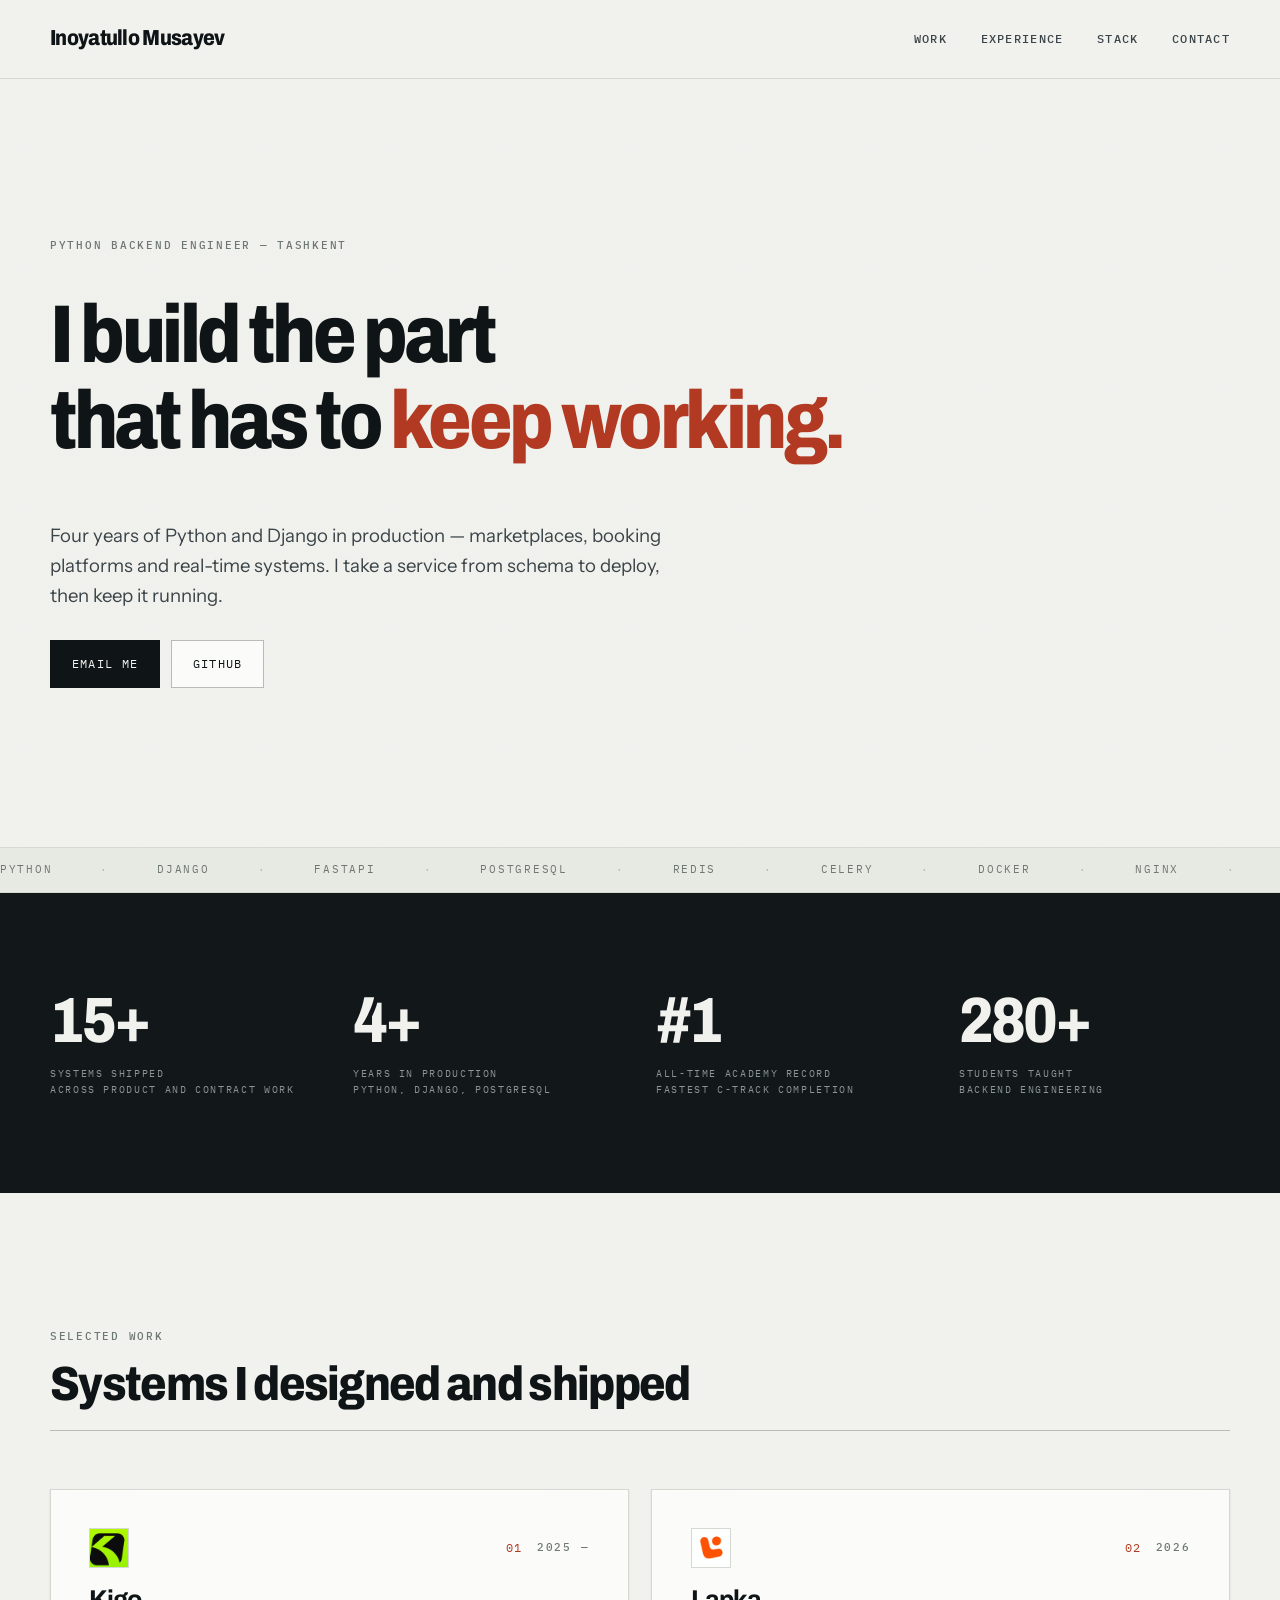
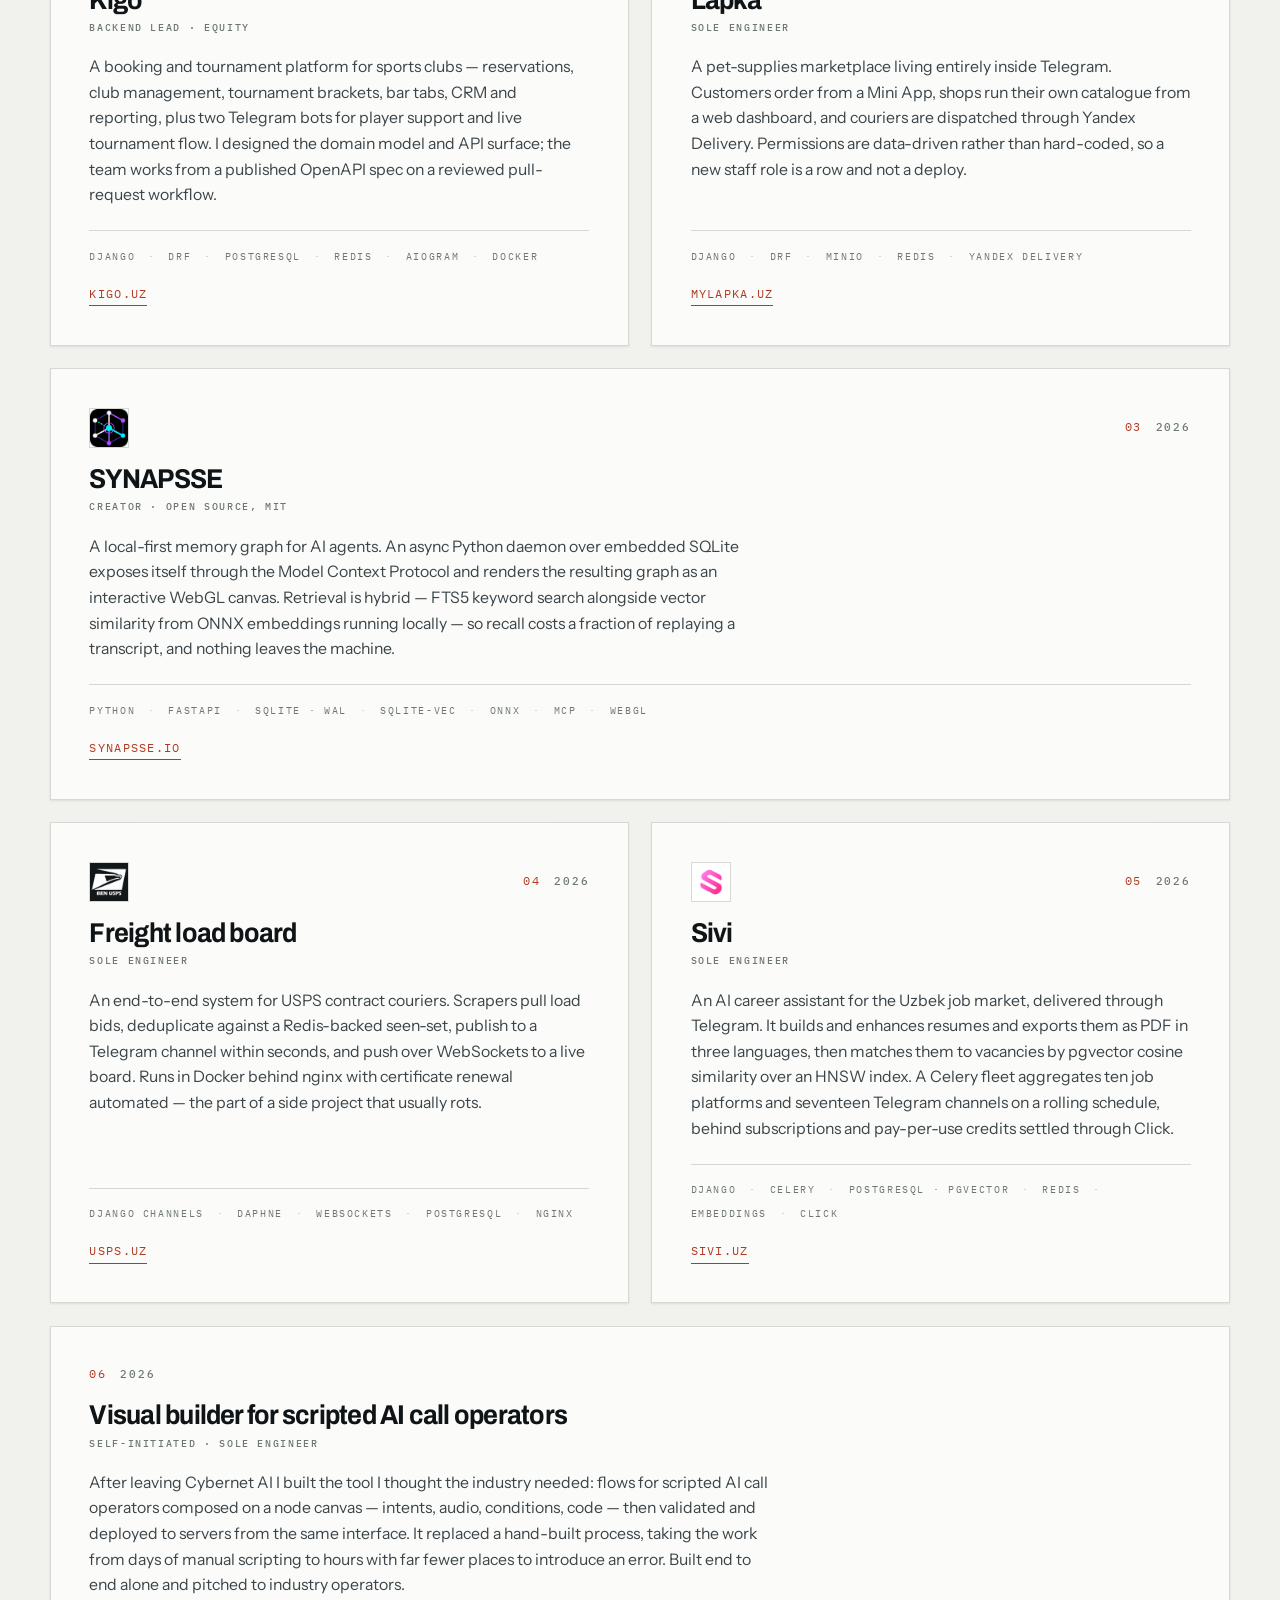
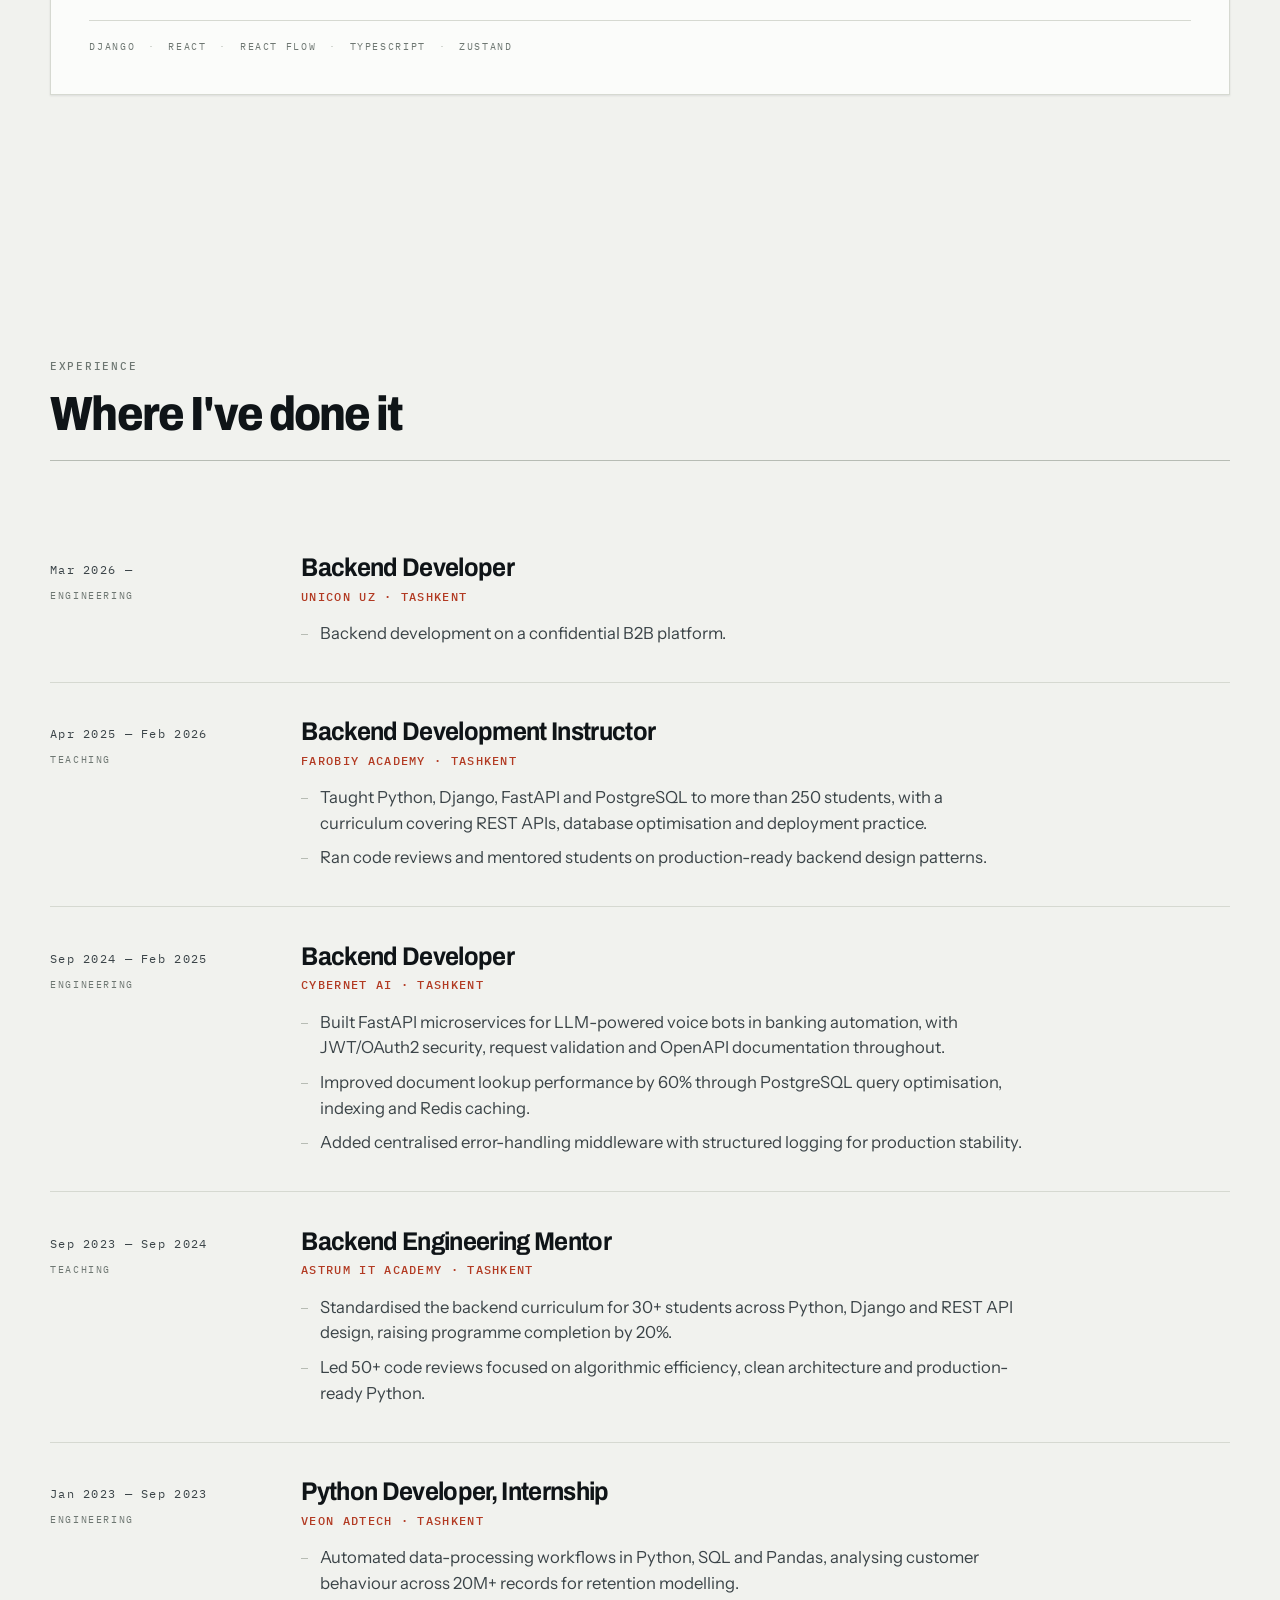
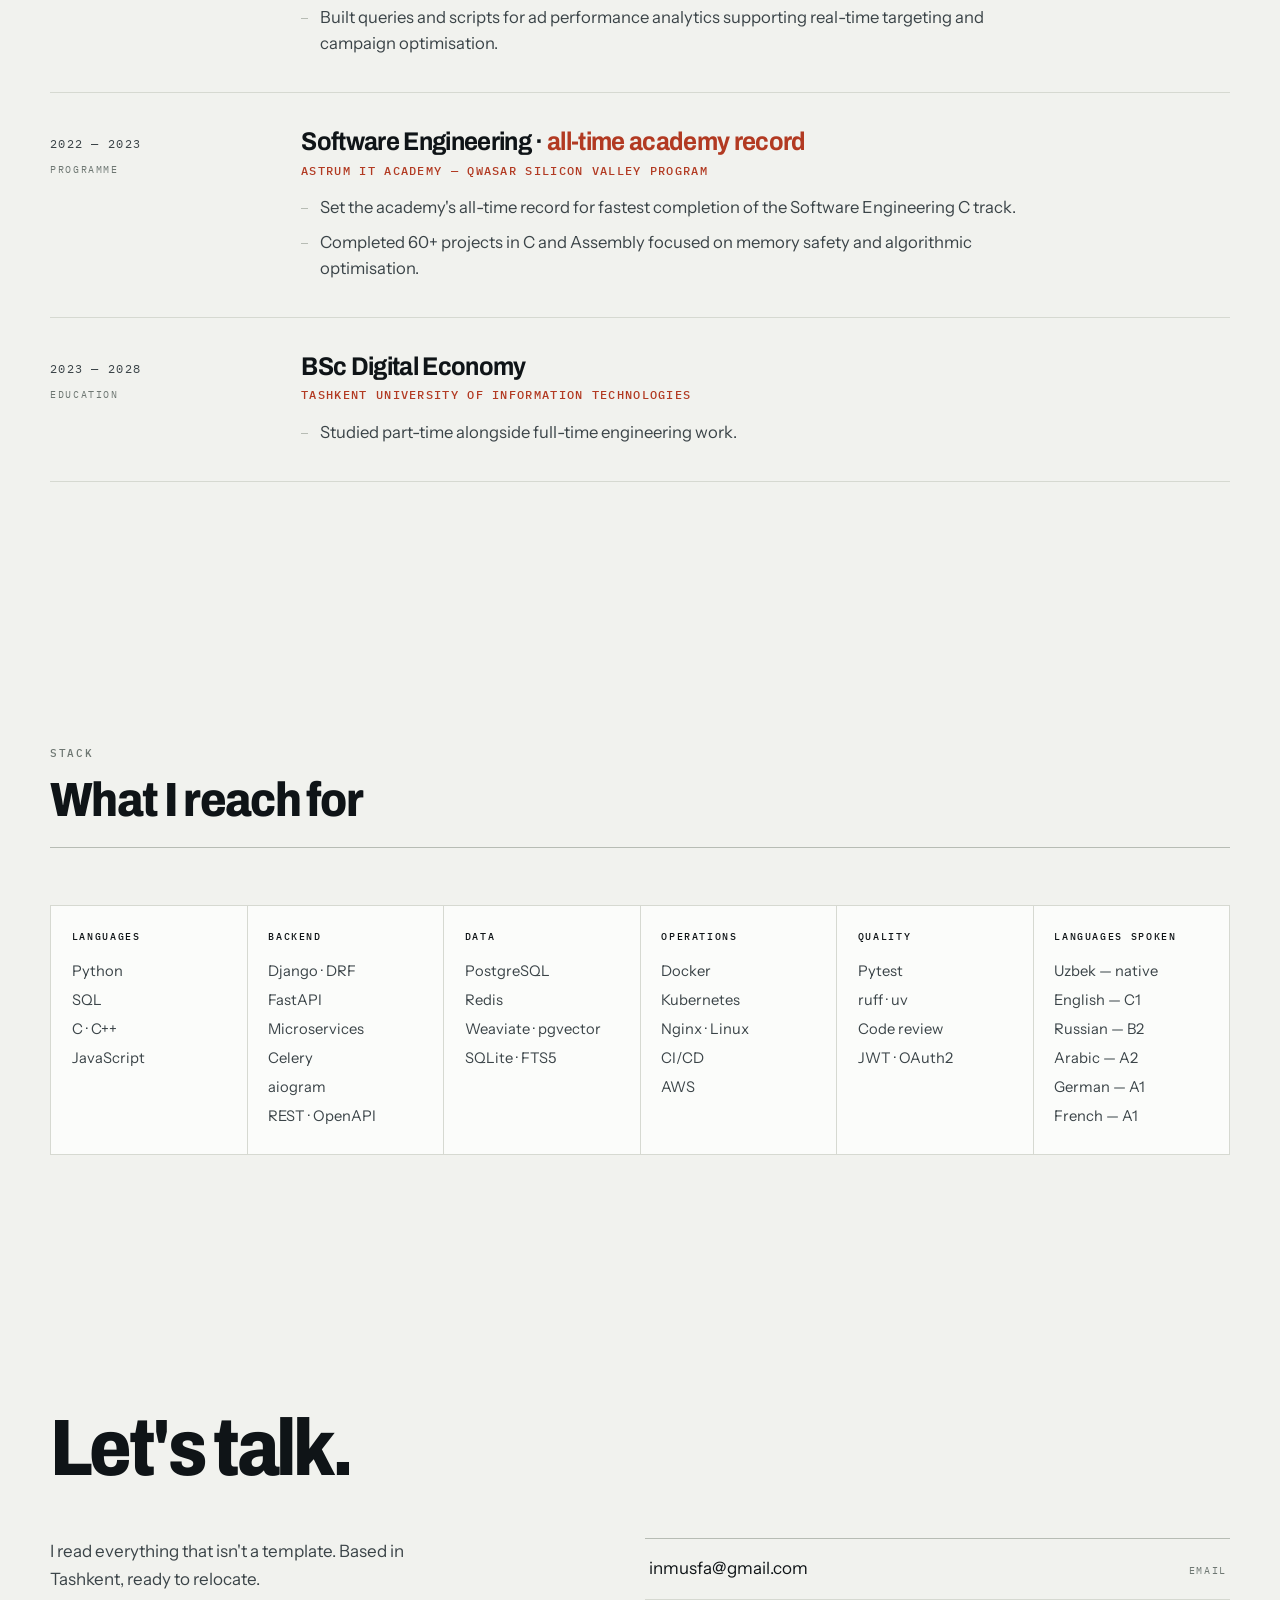
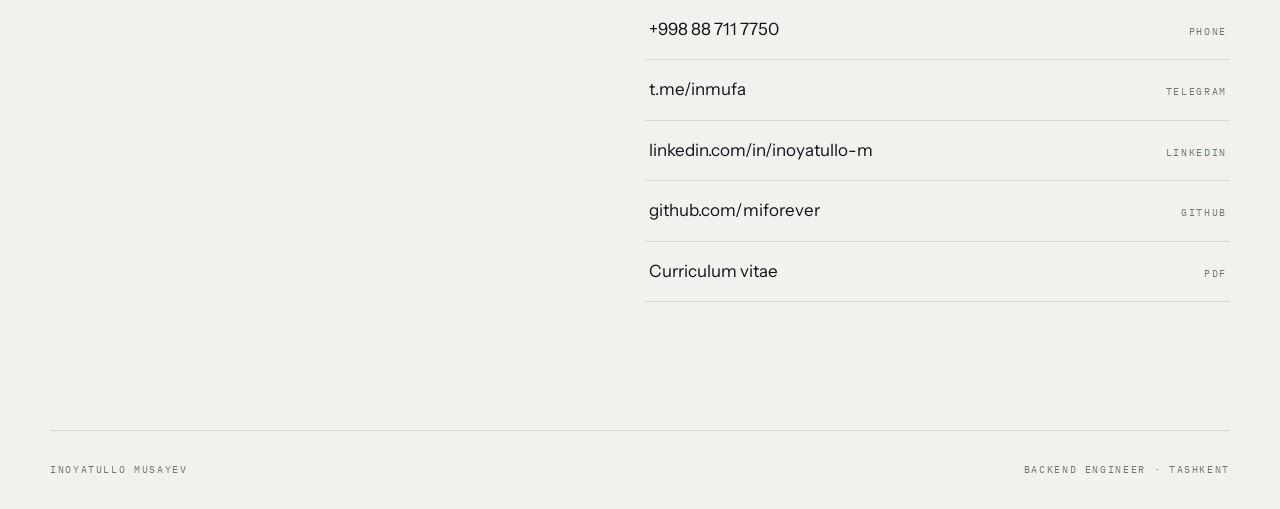
==== index.html @ 1b34de7b "feat: show each product's own logo on its card" ====
<!doctype html>
<html lang="en">
<head>
<meta charset="utf-8">
<meta name="viewport" content="width=device-width, initial-scale=1">

<title>Inoyatullo Musayev — Python backend engineer</title>
<meta name="description" content="Python backend engineer in Tashkent. Four years of Django and FastAPI in production — marketplaces, booking platforms and real-time systems, owned from schema to deploy.">
<meta name="author" content="Inoyatullo Musayev">
<link rel="canonical" href="https://inmufa.com/">

<meta property="og:type" content="profile">
<meta property="og:site_name" content="Inoyatullo Musayev">
<meta property="og:title" content="Inoyatullo Musayev — Python backend engineer">
<meta property="og:description" content="Four years of Django and FastAPI in production. Marketplaces, booking platforms and real-time systems, owned from schema to deploy.">
<meta property="og:url" content="https://inmufa.com/">
<meta property="og:image" content="https://inmufa.com/assets/og.png">
<meta property="og:image:width" content="1200">
<meta property="og:image:height" content="630">
<meta name="twitter:card" content="summary_large_image">

<link rel="icon" href="assets/favicon.svg" type="image/svg+xml">
<meta name="theme-color" content="#F1F2EE" media="(prefers-color-scheme: light)">
<meta name="theme-color" content="#0F1112" media="(prefers-color-scheme: dark)">

<link rel="preconnect" href="https://fonts.googleapis.com">
<link rel="preconnect" href="https://fonts.gstatic.com" crossorigin>
<link rel="stylesheet" href="https://fonts.googleapis.com/css2?family=Archivo:wdth,wght@75..125,400..800&family=IBM+Plex+Mono:wght@400;500&family=Instrument+Sans:wght@400;500;600&display=swap">
<link rel="stylesheet" href="styles/main.css">

<script type="application/ld+json">
{
  "@context": "https://schema.org",
  "@type": "Person",
  "name": "Inoyatullo Musayev",
  "jobTitle": "Backend Engineer",
  "email": "inmusfa@gmail.com",
  "url": "https://inmufa.com/",
  "address": { "@type": "PostalAddress", "addressLocality": "Tashkent", "addressCountry": "UZ" },
  "knowsLanguage": ["uz", "en", "ru", "ar", "de", "fr"],
  "sameAs": [
    "https://github.com/miforever",
    "https://www.linkedin.com/in/inoyatullo-m/",
    "https://t.me/inmufa"
  ]
}
</script>
</head>

<body>
<a class="skip" href="#work">Skip to work</a>
<div class="progress" aria-hidden="true"></div>

<header class="nav">
  <div class="wrap nav__bar">
    <a class="nav__name" href="#top">Inoyatullo Musayev</a>
    <nav class="nav__links" aria-label="Sections">
      <a href="#work">Work</a>
      <a href="#experience">Experience</a>
      <a href="#stack">Stack</a>
      <a href="#contact">Contact</a>
      <a class="nav__mobile" href="mailto:inmusfa@gmail.com">Email</a>
    </nav>
  </div>
</header>

<main id="top">

  <section class="hero wrap" aria-label="Introduction">
    <p class="label hero__eyebrow">Python backend engineer — Tashkent</p>
    <h1 class="hero__title">
      <span class="mask"><span>I build the part</span></span>
      <span class="mask"><span>that has to <em>keep working.</em></span></span>
    </h1>
    <div class="hero__foot">
      <p>
        Four years of Python and Django in production — marketplaces, booking platforms
        and real-time systems. I take a service from schema to deploy, then keep it running.
      </p>
      <div class="hero__cta">
        <a class="button button--primary" href="mailto:inmusfa@gmail.com"><span>Email me</span></a>
        <a class="button" href="https://github.com/miforever" rel="noopener"><span>GitHub</span></a>
      </div>
    </div>
  </section>

  <div class="marquee" aria-hidden="true">
    <div class="marquee__track">
      <span>Python</span><span>Django</span><span>FastAPI</span><span>PostgreSQL</span><span>Redis</span><span>Celery</span><span>Docker</span><span>Nginx</span><span>Pytest</span><span>OpenAPI</span>
      <span>Python</span><span>Django</span><span>FastAPI</span><span>PostgreSQL</span><span>Redis</span><span>Celery</span><span>Docker</span><span>Nginx</span><span>Pytest</span><span>OpenAPI</span>
    </div>
  </div>

  <section class="band" aria-label="At a glance">
    <div class="wrap band__grid">
      <div class="stat">
        <b class="stat__value" data-count-to="15" data-suffix="+">15+</b>
        <span class="stat__label">Systems shipped<br>across product and contract work</span>
      </div>
      <div class="stat">
        <b class="stat__value" data-count-to="4" data-suffix="+">4+</b>
        <span class="stat__label">Years in production<br>Python, Django, PostgreSQL</span>
      </div>
      <div class="stat">
        <b class="stat__value" data-count-to="1" data-prefix="#">#1</b>
        <span class="stat__label">All-time academy record<br>fastest C-track completion</span>
      </div>
      <div class="stat">
        <b class="stat__value" data-count-to="280" data-suffix="+">280+</b>
        <span class="stat__label">Students taught<br>backend engineering</span>
      </div>
    </div>
  </section>

  <section class="section wrap" id="work" aria-labelledby="work-title">
    <header class="section__head reveal">
      <span class="label">Selected work</span>
      <h2 id="work-title">Systems I designed and shipped</h2>
      <div class="section__rule"></div>
    </header>

    <div class="cards">
      <article class="card reveal">
        <div class="card__top"><img class="card__logo" src="assets/logos/kigo.png" alt="Kigo logo" width="40" height="40" loading="lazy"><span class="card__num">01</span><span class="label">2025 —</span></div>
        <h3 class="card__title">Kigo</h3>
        <p class="card__role">Backend lead · equity</p>
        <p class="card__body">
          A booking and tournament platform for sports clubs — reservations, club management,
          tournament brackets, bar tabs, CRM and reporting, plus two Telegram bots for player
          support and live tournament flow. I designed the domain model and API surface; the
          team works from a published OpenAPI spec on a reviewed pull-request workflow.
        </p>
        <ul class="tech">
          <li>Django</li><li>DRF</li><li>PostgreSQL</li><li>Redis</li><li>aiogram</li><li>Docker</li>
        </ul>
        <a class="card__link" href="https://kigo.uz" rel="noopener">kigo.uz</a>
      </article>

      <article class="card reveal">
        <div class="card__top"><img class="card__logo" src="assets/logos/lapka.png" alt="Lapka logo" width="40" height="40" loading="lazy"><span class="card__num">02</span><span class="label">2026</span></div>
        <h3 class="card__title">Lapka</h3>
        <p class="card__role">Sole engineer</p>
        <p class="card__body">
          A pet-supplies marketplace living entirely inside Telegram. Customers order from a
          Mini App, shops run their own catalogue from a web dashboard, and couriers are
          dispatched through Yandex Delivery. Permissions are data-driven rather than
          hard-coded, so a new staff role is a row and not a deploy.
        </p>
        <ul class="tech">
          <li>Django</li><li>DRF</li><li>MinIO</li><li>Redis</li><li>Yandex Delivery</li>
        </ul>
        <a class="card__link" href="https://mylapka.uz" rel="noopener">mylapka.uz</a>
      </article>

      <article class="card card--wide reveal">
        <div class="card__top"><img class="card__logo" src="assets/logos/synapsse.png" alt="SYNAPSSE logo" width="40" height="40" loading="lazy"><span class="card__num">03</span><span class="label">2026</span></div>
        <h3 class="card__title">SYNAPSSE</h3>
        <p class="card__role">Creator · open source, MIT</p>
        <p class="card__body">
          A local-first memory graph for AI agents. An async Python daemon over embedded SQLite
          exposes itself through the Model Context Protocol and renders the resulting graph as
          an interactive WebGL canvas. Retrieval is hybrid — FTS5 keyword search alongside
          vector similarity from ONNX embeddings running locally — so recall costs a fraction
          of replaying a transcript, and nothing leaves the machine.
        </p>
        <ul class="tech">
          <li>Python</li><li>FastAPI</li><li>SQLite · WAL</li><li>sqlite-vec</li><li>ONNX</li><li>MCP</li><li>WebGL</li>
        </ul>
        <a class="card__link" href="https://synapsse.io" rel="noopener">synapsse.io</a>
      </article>

      <article class="card reveal">
        <div class="card__top"><img class="card__logo" src="assets/logos/usps.png" alt="Ben USPS logo" width="40" height="40" loading="lazy"><span class="card__num">04</span><span class="label">2026</span></div>
        <h3 class="card__title">Freight load board</h3>
        <p class="card__role">Sole engineer</p>
        <p class="card__body">
          An end-to-end system for USPS contract couriers. Scrapers pull load bids, deduplicate
          against a Redis-backed seen-set, publish to a Telegram channel within seconds, and
          push over WebSockets to a live board. Runs in Docker behind nginx with certificate
          renewal automated — the part of a side project that usually rots.
        </p>
        <ul class="tech">
          <li>Django Channels</li><li>Daphne</li><li>WebSockets</li><li>PostgreSQL</li><li>nginx</li>
        </ul>
        <a class="card__link" href="https://usps.uz" rel="noopener">usps.uz</a>
      </article>

      <article class="card reveal">
        <div class="card__top"><img class="card__logo" src="assets/logos/sivi.png" alt="Sivi logo" width="40" height="40" loading="lazy"><span class="card__num">05</span><span class="label">2026</span></div>
        <h3 class="card__title">Sivi</h3>
        <p class="card__role">Sole engineer</p>
        <p class="card__body">
          An AI career assistant for the Uzbek job market, delivered through Telegram. It builds
          and enhances resumes and exports them as PDF in three languages, then matches them to
          vacancies by pgvector cosine similarity over an HNSW index. A Celery fleet aggregates
          ten job platforms and seventeen Telegram channels on a rolling schedule, behind
          subscriptions and pay-per-use credits settled through Click.
        </p>
        <ul class="tech">
          <li>Django</li><li>Celery</li><li>PostgreSQL · pgvector</li><li>Redis</li><li>Embeddings</li><li>Click</li>
        </ul>
        <a class="card__link" href="https://sivi.uz" rel="noopener">sivi.uz</a>
      </article>

      <article class="card card--wide reveal">
        <div class="card__top"><span class="card__num">06</span><span class="label">2026</span></div>
        <h3 class="card__title">Visual builder for scripted AI call operators</h3>
        <p class="card__role">Self-initiated · sole engineer</p>
        <p class="card__body">
          After leaving Cybernet AI I built the tool I thought the industry needed: flows for
          scripted AI call operators composed on a node canvas — intents, audio, conditions,
          code — then validated and deployed to servers from the same interface. It replaced a
          hand-built process, taking the work from days of manual scripting to hours with far
          fewer places to introduce an error. Built end to end alone and pitched to industry
          operators.
        </p>
        <ul class="tech">
          <li>Django</li><li>React</li><li>React Flow</li><li>TypeScript</li><li>Zustand</li>
        </ul>
      </article>
    </div>
  </section>

  <section class="section wrap" id="experience" aria-labelledby="experience-title">
    <header class="section__head reveal">
      <span class="label">Experience</span>
      <h2 id="experience-title">Where I've done it</h2>
      <div class="section__rule"></div>
    </header>

    <div class="reveal">
      <article class="role">
        <div class="role__when">Mar 2026 —<span class="role__kind">Engineering</span></div>
        <div class="role__detail">
          <h3 class="role__title">Backend Developer</h3>
          <p class="role__place">UNICON UZ · Tashkent</p>
          <ul class="role__points">
            <li>Backend development on a confidential B2B platform.</li>
          </ul>
        </div>
      </article>

      <article class="role">
        <div class="role__when">Apr 2025 — Feb 2026<span class="role__kind">Teaching</span></div>
        <div class="role__detail">
          <h3 class="role__title">Backend Development Instructor</h3>
          <p class="role__place">Farobiy Academy · Tashkent</p>
          <ul class="role__points">
            <li>Taught Python, Django, FastAPI and PostgreSQL to more than 250 students, with a curriculum covering REST APIs, database optimisation and deployment practice.</li>
            <li>Ran code reviews and mentored students on production-ready backend design patterns.</li>
          </ul>
        </div>
      </article>

      <article class="role">
        <div class="role__when">Sep 2024 — Feb 2025<span class="role__kind">Engineering</span></div>
        <div class="role__detail">
          <h3 class="role__title">Backend Developer</h3>
          <p class="role__place">Cybernet AI · Tashkent</p>
          <ul class="role__points">
            <li>Built FastAPI microservices for LLM-powered voice bots in banking automation, with JWT/OAuth2 security, request validation and OpenAPI documentation throughout.</li>
            <li>Improved document lookup performance by 60% through PostgreSQL query optimisation, indexing and Redis caching.</li>
            <li>Added centralised error-handling middleware with structured logging for production stability.</li>
          </ul>
        </div>
      </article>

      <article class="role">
        <div class="role__when">Sep 2023 — Sep 2024<span class="role__kind">Teaching</span></div>
        <div class="role__detail">
          <h3 class="role__title">Backend Engineering Mentor</h3>
          <p class="role__place">Astrum IT Academy · Tashkent</p>
          <ul class="role__points">
            <li>Standardised the backend curriculum for 30+ students across Python, Django and REST API design, raising programme completion by 20%.</li>
            <li>Led 50+ code reviews focused on algorithmic efficiency, clean architecture and production-ready Python.</li>
          </ul>
        </div>
      </article>

      <article class="role">
        <div class="role__when">Jan 2023 — Sep 2023<span class="role__kind">Engineering</span></div>
        <div class="role__detail">
          <h3 class="role__title">Python Developer, Internship</h3>
          <p class="role__place">VEON AdTech · Tashkent</p>
          <ul class="role__points">
            <li>Automated data-processing workflows in Python, SQL and Pandas, analysing customer behaviour across 20M+ records for retention modelling.</li>
            <li>Built queries and scripts for ad performance analytics supporting real-time targeting and campaign optimisation.</li>
          </ul>
        </div>
      </article>

      <article class="role">
        <div class="role__when">2022 — 2023<span class="role__kind">Programme</span></div>
        <div class="role__detail">
          <h3 class="role__title">Software Engineering · <b>all-time academy record</b></h3>
          <p class="role__place">Astrum IT Academy — Qwasar Silicon Valley Program</p>
          <ul class="role__points">
            <li>Set the academy's all-time record for fastest completion of the Software Engineering C track.</li>
            <li>Completed 60+ projects in C and Assembly focused on memory safety and algorithmic optimisation.</li>
          </ul>
        </div>
      </article>

      <article class="role">
        <div class="role__when">2023 — 2028<span class="role__kind">Education</span></div>
        <div class="role__detail">
          <h3 class="role__title">BSc Digital Economy</h3>
          <p class="role__place">Tashkent University of Information Technologies</p>
          <ul class="role__points">
            <li>Studied part-time alongside full-time engineering work.</li>
          </ul>
        </div>
      </article>
    </div>
  </section>

  <section class="section wrap" id="stack" aria-labelledby="stack-title">
    <header class="section__head reveal">
      <span class="label">Stack</span>
      <h2 id="stack-title">What I reach for</h2>
      <div class="section__rule"></div>
    </header>

    <div class="stack reveal">
      <div class="stack__cell">
        <h4>Languages</h4>
        <ul><li>Python</li><li>SQL</li><li>C · C++</li><li>JavaScript</li></ul>
      </div>
      <div class="stack__cell">
        <h4>Backend</h4>
        <ul><li>Django · DRF</li><li>FastAPI</li><li>Microservices</li><li>Celery</li><li>aiogram</li><li>REST · OpenAPI</li></ul>
      </div>
      <div class="stack__cell">
        <h4>Data</h4>
        <ul><li>PostgreSQL</li><li>Redis</li><li>Weaviate · pgvector</li><li>SQLite · FTS5</li></ul>
      </div>
      <div class="stack__cell">
        <h4>Operations</h4>
        <ul><li>Docker</li><li>Kubernetes</li><li>Nginx · Linux</li><li>CI/CD</li><li>AWS</li></ul>
      </div>
      <div class="stack__cell">
        <h4>Quality</h4>
        <ul><li>Pytest</li><li>ruff · uv</li><li>Code review</li><li>JWT · OAuth2</li></ul>
      </div>
      <div class="stack__cell">
        <h4>Languages spoken</h4>
        <ul><li>Uzbek — native</li><li>English — C1</li><li>Russian — B2</li><li>Arabic — A2</li><li>German — A1</li><li>French — A1</li></ul>
      </div>
    </div>
  </section>

  <section class="section wrap contact" id="contact" aria-labelledby="contact-title">
    <div class="reveal">
      <h2 class="contact__title" id="contact-title">Let's talk.</h2>
      <div class="contact__grid">
        <p class="contact__note">I read everything that isn't a template. Based in Tashkent, ready to relocate.</p>
        <ul class="links">
          <li><a href="mailto:inmusfa@gmail.com"><span>inmusfa@gmail.com</span><em>Email</em></a></li>
          <li><a href="tel:+998887117750"><span>+998 88 711 7750</span><em>Phone</em></a></li>
          <li><a href="https://t.me/inmufa" rel="noopener"><span>t.me/inmufa</span><em>Telegram</em></a></li>
          <li><a href="https://www.linkedin.com/in/inoyatullo-m/" rel="noopener"><span>linkedin.com/in/inoyatullo-m</span><em>LinkedIn</em></a></li>
          <li><a href="https://github.com/miforever" rel="noopener"><span>github.com/miforever</span><em>GitHub</em></a></li>
          <li><a href="assets/inoyatullo-musayev-cv.pdf"><span>Curriculum vitae</span><em>PDF</em></a></li>
        </ul>
      </div>
    </div>
  </section>
</main>

<footer class="wrap footer">
  <span>Inoyatullo Musayev</span>
  <span>Backend engineer · Tashkent</span>
</footer>

<script src="scripts/main.js" defer></script>
</body>
</html>
---- styles/main.css ----
/* ============================================================
   Inoyatullo Musayev — portfolio
   Light-first, with a dark counterpart driven entirely by tokens.
   ============================================================ */

/* --- tokens -------------------------------------------------- */
:root {
  --paper: #F1F2EE;
  --panel: #FBFCFA;
  --sunken: #E7E9E3;

  --ink: #0F1417;
  --ink-2: #3B4448;
  --muted: #6E7772;

  --line: #D6D9D1;
  --line-strong: #B7BCB4;

  --accent: #B23A22;
  --accent-wash: rgb(178 58 34 / 9%);

  --rim: rgb(255 255 255 / 95%);
  --shadow: rgb(15 20 23 / 9%);

  --band: #12171A;
  --band-ink: #F1F2EE;
  --band-muted: #8C9691;
  --specular: rgb(255 255 255 / 10%);

  --display: "Archivo", "Helvetica Neue", Arial, sans-serif;
  --body: "Instrument Sans", "Helvetica Neue", Arial, sans-serif;
  --mono: "IBM Plex Mono", ui-monospace, "SF Mono", Menlo, monospace;

  --page: 1180px;
  --gutter: clamp(1.25rem, 5vw, 3rem);
  --nav-height: 78px;

  --ease: cubic-bezier(0.22, 1, 0.36, 1);
  --ease-out: cubic-bezier(0.16, 1, 0.3, 1);
}

/* The dark palette applies on an explicit choice, or on system dark
   unless the viewer has explicitly asked for light. */
:root:not([data-theme="light"]) {
  @media (prefers-color-scheme: dark) {
    --paper: #0F1112;
    --panel: #171A1B;
    --sunken: #1C201F;

    --ink: #E9EBE7;
    --ink-2: #C0C5C0;
    --muted: #8B928D;

    --line: #282D2D;
    --line-strong: #3D4342;

    --accent: #E4704F;
    --accent-wash: rgb(228 112 79 / 13%);

    --rim: rgb(255 255 255 / 7%);
    --shadow: rgb(0 0 0 / 50%);

    --band: #E7E9E3;
    --band-ink: #0F1417;
    --band-muted: #5D6662;
    --specular: rgb(15 20 23 / 7%);
  }
}

:root[data-theme="dark"] {
  --paper: #0F1112;
  --panel: #171A1B;
  --sunken: #1C201F;

  --ink: #E9EBE7;
  --ink-2: #C0C5C0;
  --muted: #8B928D;

  --line: #282D2D;
  --line-strong: #3D4342;

  --accent: #E4704F;
  --accent-wash: rgb(228 112 79 / 13%);

  --rim: rgb(255 255 255 / 7%);
  --shadow: rgb(0 0 0 / 50%);

  --band: #E7E9E3;
  --band-ink: #0F1417;
  --band-muted: #5D6662;
  --specular: rgb(15 20 23 / 7%);
}

/* --- base ---------------------------------------------------- */
*,
*::before,
*::after { box-sizing: border-box; }

html {
  scroll-behavior: smooth;
  -webkit-text-size-adjust: 100%;
}

body {
  margin: 0;
  background: var(--paper);
  color: var(--ink);
  font-family: var(--body);
  font-size: 17px;
  line-height: 1.62;
  overflow-x: hidden;
  -webkit-font-smoothing: antialiased;
}

/* A grain plate so the flat ground reads as a surface. */
body::after {
  content: "";
  position: fixed;
  inset: 0;
  z-index: 0;
  opacity: 0.45;
  pointer-events: none;
  background-image: url("data:image/svg+xml,%3Csvg xmlns='http://www.w3.org/2000/svg' width='120' height='120'%3E%3Cfilter id='g'%3E%3CfeTurbulence type='fractalNoise' baseFrequency='.9' numOctaves='4'/%3E%3C/filter%3E%3Crect width='120' height='120' filter='url(%23g)' opacity='.045'/%3E%3C/svg%3E");
}

.nav,
main,
.footer { position: relative; z-index: 1; }

p, h1, h2, h3, h4 { margin: 0; }
ul { margin: 0; padding: 0; list-style: none; }
a { color: inherit; }

:focus-visible {
  outline: 2px solid var(--accent);
  outline-offset: 3px;
}

/* --- utilities ----------------------------------------------- */
.wrap {
  width: min(var(--page), 100% - var(--gutter) * 2);
  margin-inline: auto;
}

.label {
  font-family: var(--mono);
  font-size: 0.68rem;
  font-weight: 500;
  letter-spacing: 0.16em;
  text-transform: uppercase;
  color: var(--muted);
}

.skip {
  position: absolute;
  top: 0;
  left: -9999px;
  z-index: 100;
  padding: 0.7rem 1.1rem;
  background: var(--ink);
  color: var(--paper);
  font-family: var(--mono);
  font-size: 0.73rem;
  letter-spacing: 0.11em;
  text-transform: uppercase;
}
.skip:focus { left: 0.75rem; top: 0.75rem; }

.progress {
  position: fixed;
  inset: 0 auto auto 0;
  z-index: 99;
  width: 0;
  height: 2px;
  background: var(--accent);
  transition: width 0.1s linear;
}

/* --- navigation ---------------------------------------------- */
.nav {
  position: sticky;
  top: 0;
  z-index: 60;
  background: color-mix(in srgb, var(--paper) 84%, transparent);
  backdrop-filter: blur(14px) saturate(1.3);
  border-bottom: 1px solid var(--line);
}

.nav__bar {
  display: flex;
  align-items: center;
  justify-content: space-between;
  gap: 2rem;
  height: var(--nav-height);
}

.nav__name {
  font-family: var(--display);
  font-size: clamp(1.15rem, 1.7vw, 1.46rem);
  font-weight: 800;
  font-stretch: 86%;
  letter-spacing: -0.032em;
  text-decoration: none;
  white-space: nowrap;
}

.nav__links { display: flex; gap: 2.1rem; }

.nav__links a {
  position: relative;
  padding-block: 0.5rem;
  font-family: var(--mono);
  font-size: 0.73rem;
  font-weight: 500;
  letter-spacing: 0.11em;
  text-transform: uppercase;
  text-decoration: none;
  color: var(--ink-2);
  transition: color 0.3s var(--ease);
}

.nav__links a::after {
  content: "";
  position: absolute;
  inset: auto 0 0.2rem 0;
  height: 1px;
  background: var(--accent);
  transform: scaleX(0);
  transform-origin: right;
  transition: transform 0.45s var(--ease);
}

.nav__links a:hover { color: var(--ink); }
.nav__links a:hover::after,
.nav__links a.is-current::after {
  transform: scaleX(1);
  transform-origin: left;
}
.nav__links a.is-current { color: var(--accent); }

.nav__mobile { display: none; }

/* --- hero ----------------------------------------------------- */
/* Sized so the marquee below always peeks into the first screen. */
.hero {
  position: relative;
  display: flex;
  flex-direction: column;
  justify-content: center;
  min-height: calc(100svh - var(--nav-height) - 3.4rem);
  padding-block: clamp(3rem, 7vh, 5rem);
}

.hero__eyebrow {
  margin-bottom: clamp(1.6rem, 4vw, 2.6rem);
  opacity: 0;
  animation: fade-in 0.8s var(--ease) 0.1s forwards;
}

.hero__title {
  max-width: 24ch;
  font-family: var(--display);
  font-size: clamp(2.3rem, 6.4vw, 5.4rem);
  font-weight: 800;
  font-stretch: 84%;
  line-height: 0.96;
  letter-spacing: -0.042em;
}

.hero__title em {
  font-style: normal;
  color: var(--accent);
}

.mask {
  display: block;
  overflow: hidden;
  padding-bottom: 0.08em;
}

.mask > span {
  display: block;
  transform: translateY(110%);
  animation: rise 1.1s var(--ease-out) forwards;
}
.mask:nth-child(2) > span { animation-delay: 0.1s; }

.hero__foot {
  display: flex;
  flex-direction: column;
  align-items: flex-start;
  gap: 1.8rem;
  max-width: 56ch;
  margin-top: clamp(2.2rem, 5vw, 3.4rem);
  opacity: 0;
  animation: fade-up 1s var(--ease-out) 0.5s forwards;
}

.hero__foot p {
  max-width: 52ch;
  color: var(--ink-2);
  font-size: clamp(1rem, 1.5vw, 1.16rem);
  text-wrap: pretty;
}

.hero__cta { display: flex; flex-wrap: wrap; gap: 0.7rem; }

/* --- buttons --------------------------------------------------- */
.button {
  position: relative;
  display: inline-flex;
  align-items: center;
  gap: 0.5rem;
  padding: 0.85rem 1.3rem;
  overflow: hidden;
  border: 1px solid var(--line-strong);
  background: var(--panel);
  font-family: var(--mono);
  font-size: 0.73rem;
  letter-spacing: 0.11em;
  text-transform: uppercase;
  text-decoration: none;
  transition: color 0.4s var(--ease), border-color 0.4s var(--ease);
}

.button span { position: relative; z-index: 1; }

.button::before {
  content: "";
  position: absolute;
  inset: 0;
  background: var(--ink);
  transform: translateY(101%);
  transition: transform 0.45s var(--ease-out);
}

.button:hover {
  color: var(--paper);
  border-color: var(--ink);
}
.button:hover::before { transform: none; }

.button--primary {
  background: var(--ink);
  color: var(--paper);
  border-color: var(--ink);
}
.button--primary::before { background: var(--accent); }
.button--primary:hover { border-color: var(--accent); }

/* --- marquee --------------------------------------------------- */
.marquee {
  overflow: hidden;
  padding-block: 0.85rem;
  background: var(--sunken);
  border-block: 1px solid var(--line);
}

.marquee__track {
  display: flex;
  gap: 3rem;
  width: max-content;
  animation: slide 42s linear infinite;
}

.marquee:hover .marquee__track { animation-play-state: paused; }

.marquee__track span {
  font-family: var(--mono);
  font-size: 0.68rem;
  letter-spacing: 0.16em;
  text-transform: uppercase;
  color: var(--muted);
  white-space: nowrap;
}

.marquee__track span::after {
  content: "·";
  margin-left: 3rem;
  color: var(--line-strong);
}

/* --- numbers band ---------------------------------------------- */
.band {
  position: relative;
  overflow: hidden;
  background: var(--band);
  color: var(--band-ink);
  padding: 0;
}

/* A light source that follows the pointer, positioned from JS. */
.band::before {
  content: "";
  position: absolute;
  top: var(--pointer-y, 50%);
  left: var(--pointer-x, 50%);
  width: 600px;
  height: 600px;
  border-radius: 50%;
  transform: translate(-50%, -50%);
  background: radial-gradient(circle, var(--specular), transparent 62%);
  opacity: 0;
  pointer-events: none;
  transition: opacity 0.6s var(--ease);
}
.band:hover::before { opacity: 1; }

.band__grid {
  position: relative;
  display: grid;
  grid-template-columns: repeat(2, 1fr);
  gap: 2.5rem 1.5rem;
  padding-block: clamp(3.5rem, 8vw, 6rem);
}

.stat__value {
  display: block;
  font-family: var(--display);
  font-size: clamp(2.4rem, 5.5vw, 4rem);
  font-weight: 800;
  font-stretch: 84%;
  line-height: 1;
  letter-spacing: -0.045em;
  font-variant-numeric: tabular-nums;
}

.stat__label {
  display: block;
  margin-top: 0.8rem;
  font-family: var(--mono);
  font-size: 0.64rem;
  letter-spacing: 0.16em;
  text-transform: uppercase;
  line-height: 1.5;
  color: var(--band-muted);
}

/* --- section furniture ------------------------------------------ */
.section { padding-block: clamp(4.5rem, 10vw, 8rem); }

.section__head { margin-bottom: clamp(2.2rem, 5vw, 3.6rem); }

.section__head h2 {
  margin-top: 0.7rem;
  font-family: var(--display);
  font-size: clamp(1.8rem, 4vw, 3rem);
  font-weight: 800;
  font-stretch: 88%;
  line-height: 1;
  letter-spacing: -0.035em;
}

.section__rule {
  height: 1px;
  margin-top: 1.4rem;
  background: var(--line-strong);
  transform: scaleX(0);
  transform-origin: left;
  transition: transform 1.1s var(--ease-out);
}
.section__head.is-visible .section__rule { transform: none; }

/* --- work cards -------------------------------------------------- */
.cards {
  display: grid;
  grid-template-columns: 1fr;
  gap: clamp(1rem, 2vw, 1.4rem);
}

.card {
  position: relative;
  isolation: isolate;
  display: flex;
  flex-direction: column;
  padding: clamp(1.6rem, 3.2vw, 2.4rem);
  background: var(--panel);
  border: 1px solid var(--line);
  box-shadow: 0 1px 2px var(--shadow);
  transition:
    transform 0.55s var(--ease-out),
    box-shadow 0.55s var(--ease-out),
    border-color 0.55s var(--ease);
}

/* Rim light along the top edge. */
.card::before {
  content: "";
  position: absolute;
  inset: 0 0 auto 0;
  height: 1px;
  background: linear-gradient(90deg, transparent, var(--rim) 20%, var(--rim) 80%, transparent);
  opacity: 0.5;
  transition: opacity 0.55s var(--ease);
}
.card:hover::before { opacity: 1; }

/* Only cards that link anywhere behave like something you can click. */
.card:has(.card__link) { cursor: pointer; }
.card:has(.card__link):hover {
  transform: translateY(-4px);
  box-shadow: 0 18px 44px -18px var(--shadow);
  border-color: var(--line-strong);
}
.card:has(.card__link):hover .card__link { color: var(--accent); }

.card__top {
  display: flex;
  align-items: center;
  gap: 0.9rem;
  margin-bottom: 1.1rem;
}

.card__logo {
  width: 40px;
  height: 40px;
  margin-right: auto;
  border: 1px solid var(--line);
  object-fit: cover;
}

.card__num {
  font-family: var(--mono);
  font-size: 0.73rem;
  letter-spacing: 0.11em;
  color: var(--accent);
}

.card__title {
  margin-bottom: 0.3rem;
  font-family: var(--display);
  font-size: clamp(1.3rem, 2.2vw, 1.7rem);
  font-weight: 700;
  font-stretch: 92%;
  line-height: 1.08;
  letter-spacing: -0.028em;
}

.card__role {
  margin-bottom: 1.1rem;
  font-family: var(--mono);
  font-size: 0.64rem;
  font-weight: 500;
  letter-spacing: 0.16em;
  text-transform: uppercase;
  color: var(--muted);
}

.card__body {
  flex: 1;
  max-width: 62ch;
  font-size: 0.99rem;
  color: var(--ink-2);
}

.tech {
  display: flex;
  flex-wrap: wrap;
  gap: 0.45rem 0.8rem;
  margin-top: 1.4rem;
  padding-top: 1.1rem;
  border-top: 1px solid var(--line);
  font-family: var(--mono);
  font-size: 0.64rem;
  letter-spacing: 0.16em;
  text-transform: uppercase;
  color: var(--muted);
}

.tech li:not(:last-child)::after {
  content: "·";
  margin-left: 0.8rem;
  color: var(--line-strong);
}

.card__link {
  align-self: flex-start;
  margin-top: 1.2rem;
  padding-bottom: 0.12rem;
  border-bottom: 1px solid currentColor;
  font-family: var(--mono);
  font-size: 0.73rem;
  letter-spacing: 0.11em;
  text-transform: uppercase;
  text-decoration: none;
  color: var(--accent);
}

/* Stretches the link's hit area over the whole card. */
.card__link::after {
  content: "";
  position: absolute;
  inset: 0;
  z-index: 2;
}

/* --- experience --------------------------------------------------- */
.role {
  display: grid;
  grid-template-columns: 1fr;
  gap: 0.5rem;
  padding-block: 2.2rem;
  border-bottom: 1px solid var(--line);
}

.role__when {
  padding-top: 0.45rem;
  font-family: var(--mono);
  font-size: 0.73rem;
  letter-spacing: 0.11em;
  color: var(--ink-2);
  white-space: nowrap;
  font-variant-numeric: tabular-nums;
}

.role__kind {
  display: block;
  margin-top: 0.5rem;
  font-size: 0.64rem;
  letter-spacing: 0.16em;
  text-transform: uppercase;
  color: var(--muted);
}

.role__title {
  margin-bottom: 0.25rem;
  font-family: var(--display);
  font-size: clamp(1.3rem, 2vw, 1.6rem);
  font-weight: 700;
  font-stretch: 92%;
  line-height: 1.12;
  letter-spacing: -0.026em;
}
.role__title b { color: var(--accent); }

.role__place {
  display: block;
  margin-bottom: 0.95rem;
  font-family: var(--mono);
  font-size: 0.74rem;
  font-weight: 500;
  letter-spacing: 0.11em;
  text-transform: uppercase;
  color: var(--accent);
}

.role__points { display: flex; flex-direction: column; gap: 0.55rem; }

.role__points li {
  position: relative;
  max-width: 66ch;
  padding-left: 1.15rem;
  font-size: 1.04rem;
  line-height: 1.55;
  color: var(--ink-2);
}

.role__points li::before {
  content: "";
  position: absolute;
  top: 0.78em;
  left: 0;
  width: 7px;
  height: 1px;
  background: var(--line-strong);
}

/* --- stack -------------------------------------------------------- */
.stack {
  display: grid;
  grid-template-columns: repeat(auto-fit, minmax(190px, 1fr));
  gap: 1px;
  background: var(--line);
  border: 1px solid var(--line);
}

.stack__cell {
  padding: 1.4rem 1.3rem 1.6rem;
  background: var(--panel);
}

.stack__cell h4 {
  margin-bottom: 0.9rem;
  font-family: var(--mono);
  font-size: 0.64rem;
  font-weight: 500;
  letter-spacing: 0.16em;
  text-transform: uppercase;
  color: var(--ink);
}

.stack__cell ul { display: flex; flex-direction: column; gap: 0.32rem; }
.stack__cell li { font-size: 0.92rem; color: var(--ink-2); }

/* --- contact ------------------------------------------------------ */
.contact__title {
  font-family: var(--display);
  font-size: clamp(2.2rem, 7vw, 5rem);
  font-weight: 800;
  font-stretch: 84%;
  line-height: 0.95;
  letter-spacing: -0.045em;
}

.contact__grid {
  display: grid;
  grid-template-columns: 1fr;
  gap: 2.5rem;
  margin-top: clamp(2rem, 5vw, 3.2rem);
}

.contact__note {
  max-width: 38ch;
  color: var(--ink-2);
}

.links { border-top: 1px solid var(--line-strong); }

.links a {
  display: flex;
  align-items: baseline;
  justify-content: space-between;
  gap: 1.5rem;
  padding: 1rem 0.2rem;
  border-bottom: 1px solid var(--line);
  text-decoration: none;
  transition:
    padding-left 0.4s var(--ease),
    color 0.4s var(--ease),
    background 0.4s var(--ease);
}

.links em {
  font-style: normal;
  font-family: var(--mono);
  font-size: 0.64rem;
  letter-spacing: 0.16em;
  text-transform: uppercase;
  color: var(--muted);
}

.links a:hover {
  padding-left: 0.85rem;
  color: var(--accent);
  background: var(--accent-wash);
}
.links a:hover em { color: var(--accent); }

/* --- footer -------------------------------------------------------- */
.footer {
  display: flex;
  flex-wrap: wrap;
  justify-content: space-between;
  gap: 1rem;
  padding-block: 1.9rem;
  border-top: 1px solid var(--line);
  font-family: var(--mono);
  font-size: 0.64rem;
  letter-spacing: 0.16em;
  text-transform: uppercase;
  color: var(--muted);
}

/* --- motion --------------------------------------------------------- */
@keyframes rise { to { transform: none; } }
@keyframes fade-in { to { opacity: 1; } }
@keyframes fade-up {
  from { opacity: 0; transform: translateY(18px); }
  to { opacity: 1; transform: none; }
}
@keyframes slide { to { transform: translateX(-50%); } }

.reveal {
  opacity: 0;
  transform: translateY(22px);
  transition:
    opacity 0.85s var(--ease-out),
    transform 0.85s var(--ease-out);
}
.reveal.is-visible { opacity: 1; transform: none; }

/* --- layout breakpoints ---------------------------------------------- */
@media (min-width: 800px) {
  .role {
    grid-template-columns: 12.5rem 1fr;
    gap: clamp(1.5rem, 4vw, 3.5rem);
  }
}

@media (min-width: 860px) {
  .band__grid { grid-template-columns: repeat(4, 1fr); gap: 2rem; }
  .contact__grid {
    grid-template-columns: 1fr 1.1fr;
    gap: 4rem;
    align-items: start;
  }
}

@media (min-width: 900px) {
  .cards { grid-template-columns: repeat(2, 1fr); }
  .card--wide { grid-column: 1 / -1; }
}

@media (max-width: 820px) {
  .nav__links a { display: none; }
  .nav__links a.nav__mobile { display: block; color: var(--ink); }
  .hero { min-height: auto; padding-block: 4rem 3.5rem; }
}

/* Body copy steps down on phones; headings keep their clamps. */
@media (max-width: 640px) {
  body { font-size: 15.5px; }
  .hero__foot p { font-size: 1rem; line-height: 1.55; }
  .card__body { font-size: 0.93rem; }
  .card__title { font-size: 1.24rem; }
  .role__points li { font-size: 0.94rem; line-height: 1.5; }
  .role__title { font-size: 1.18rem; }
  .stack__cell li { font-size: 0.88rem; }
  .links a { font-size: 0.92rem; }
  .contact__note { font-size: 1rem; }
  .stat__label { font-size: 0.6rem; letter-spacing: 0.14em; }
  .tech { font-size: 0.6rem; }
}

@media (prefers-reduced-motion: reduce) {
  html { scroll-behavior: auto; }
  .reveal,
  .section__rule { opacity: 1; transform: none; transition: none; }
  .mask > span,
  .hero__eyebrow,
  .hero__foot { animation: none; opacity: 1; transform: none; }
  .marquee__track { animation: none; }
}
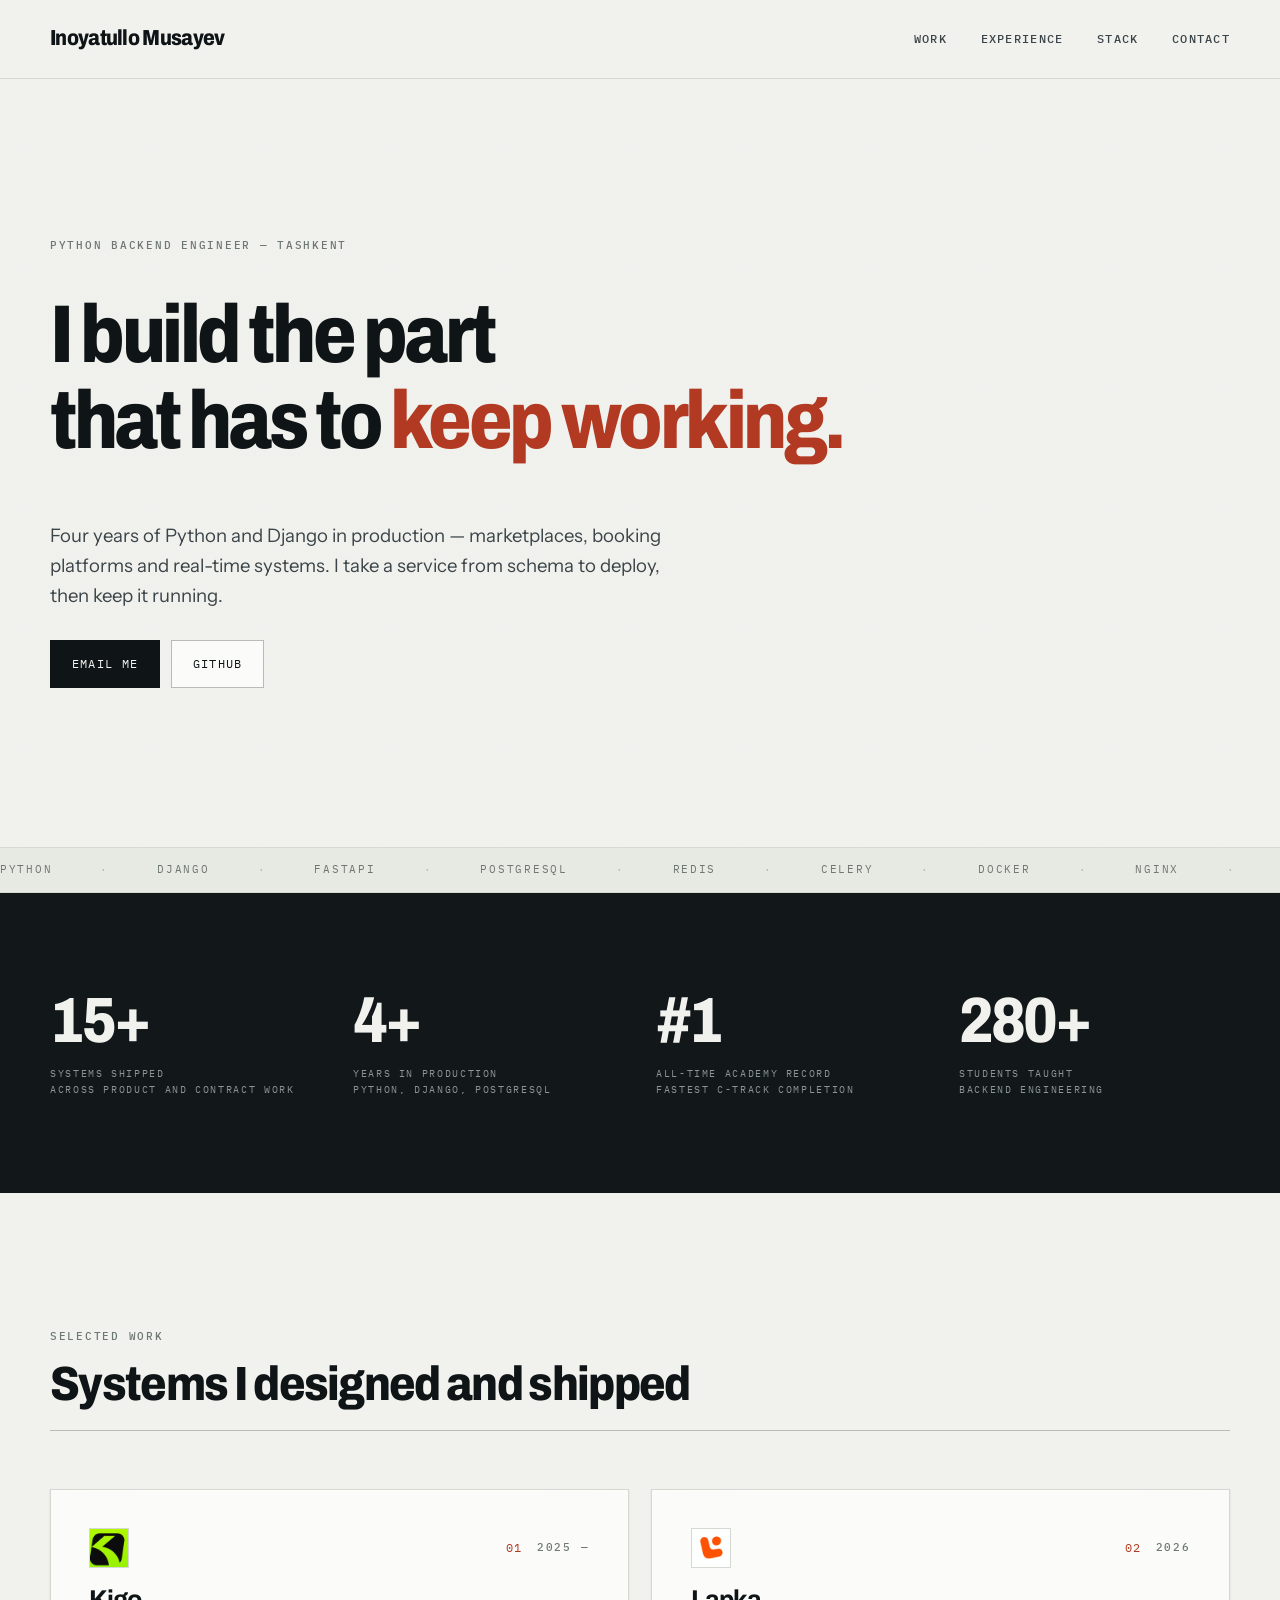
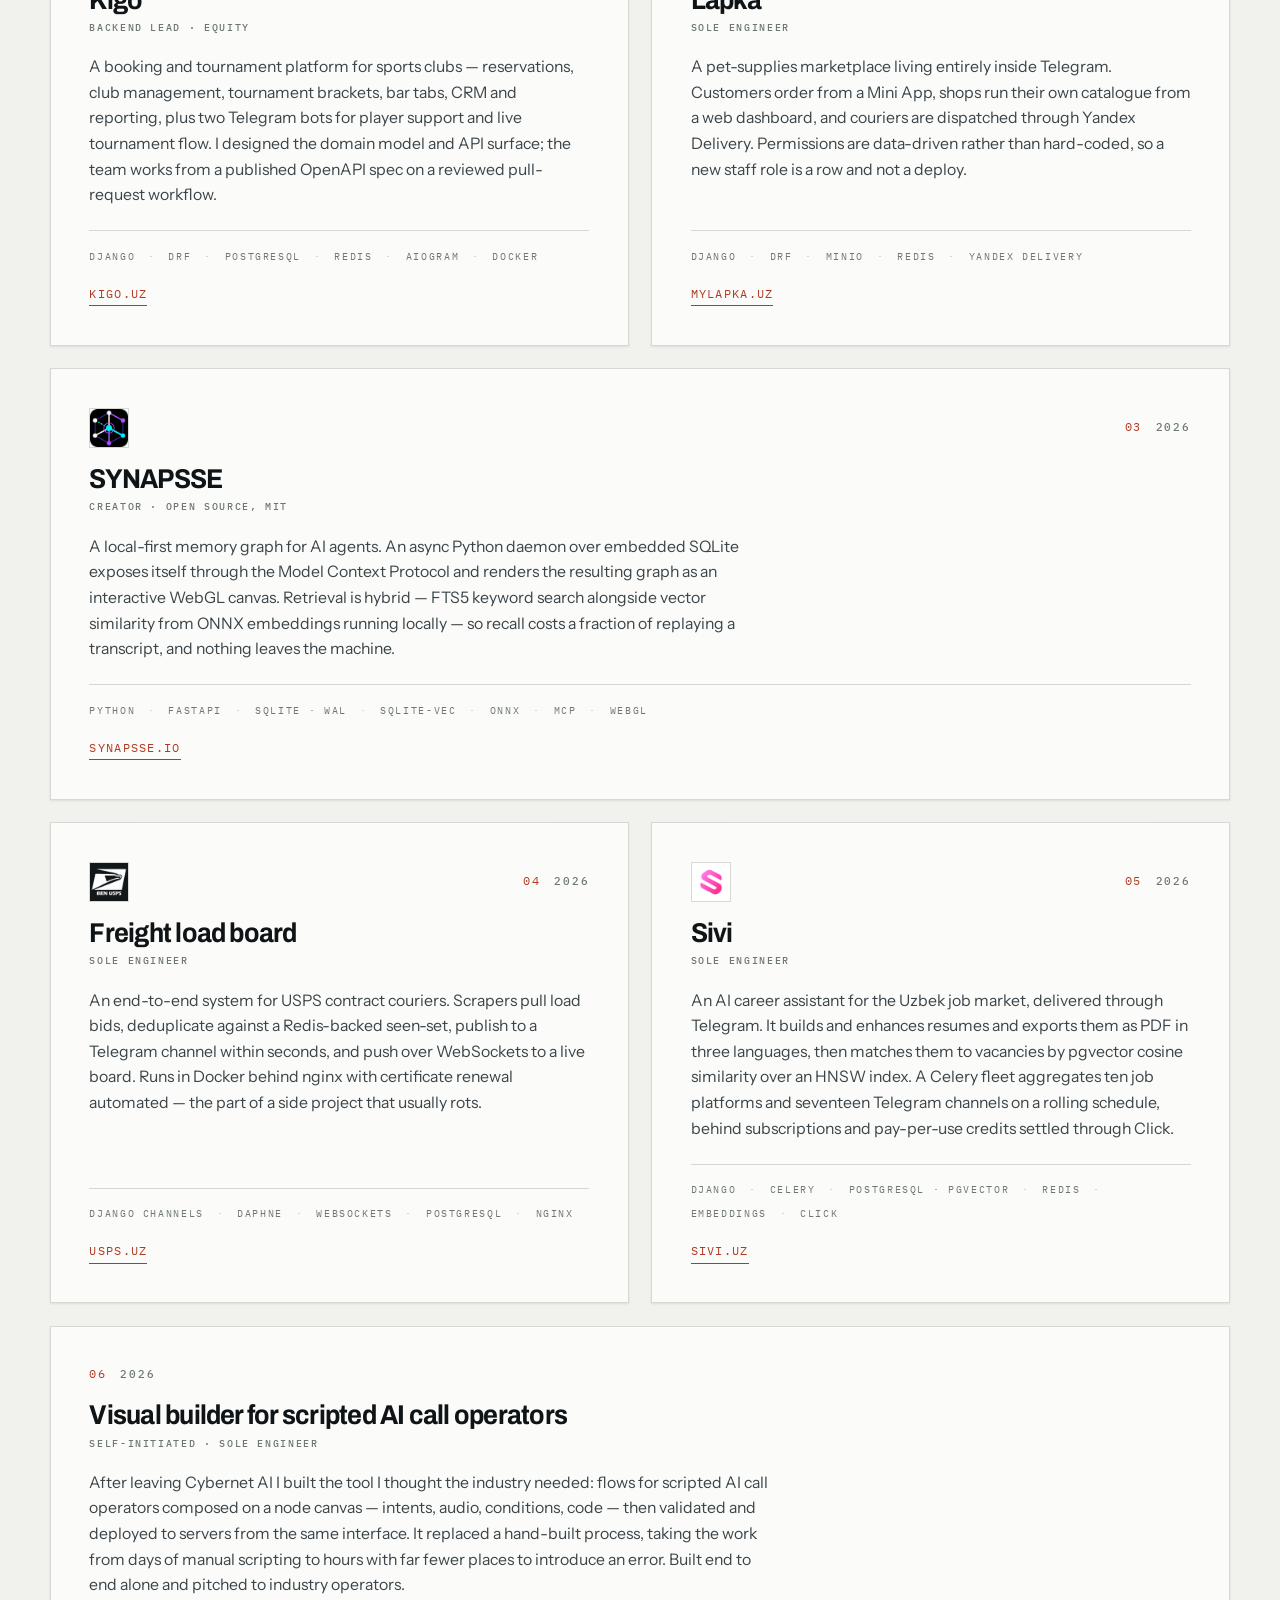
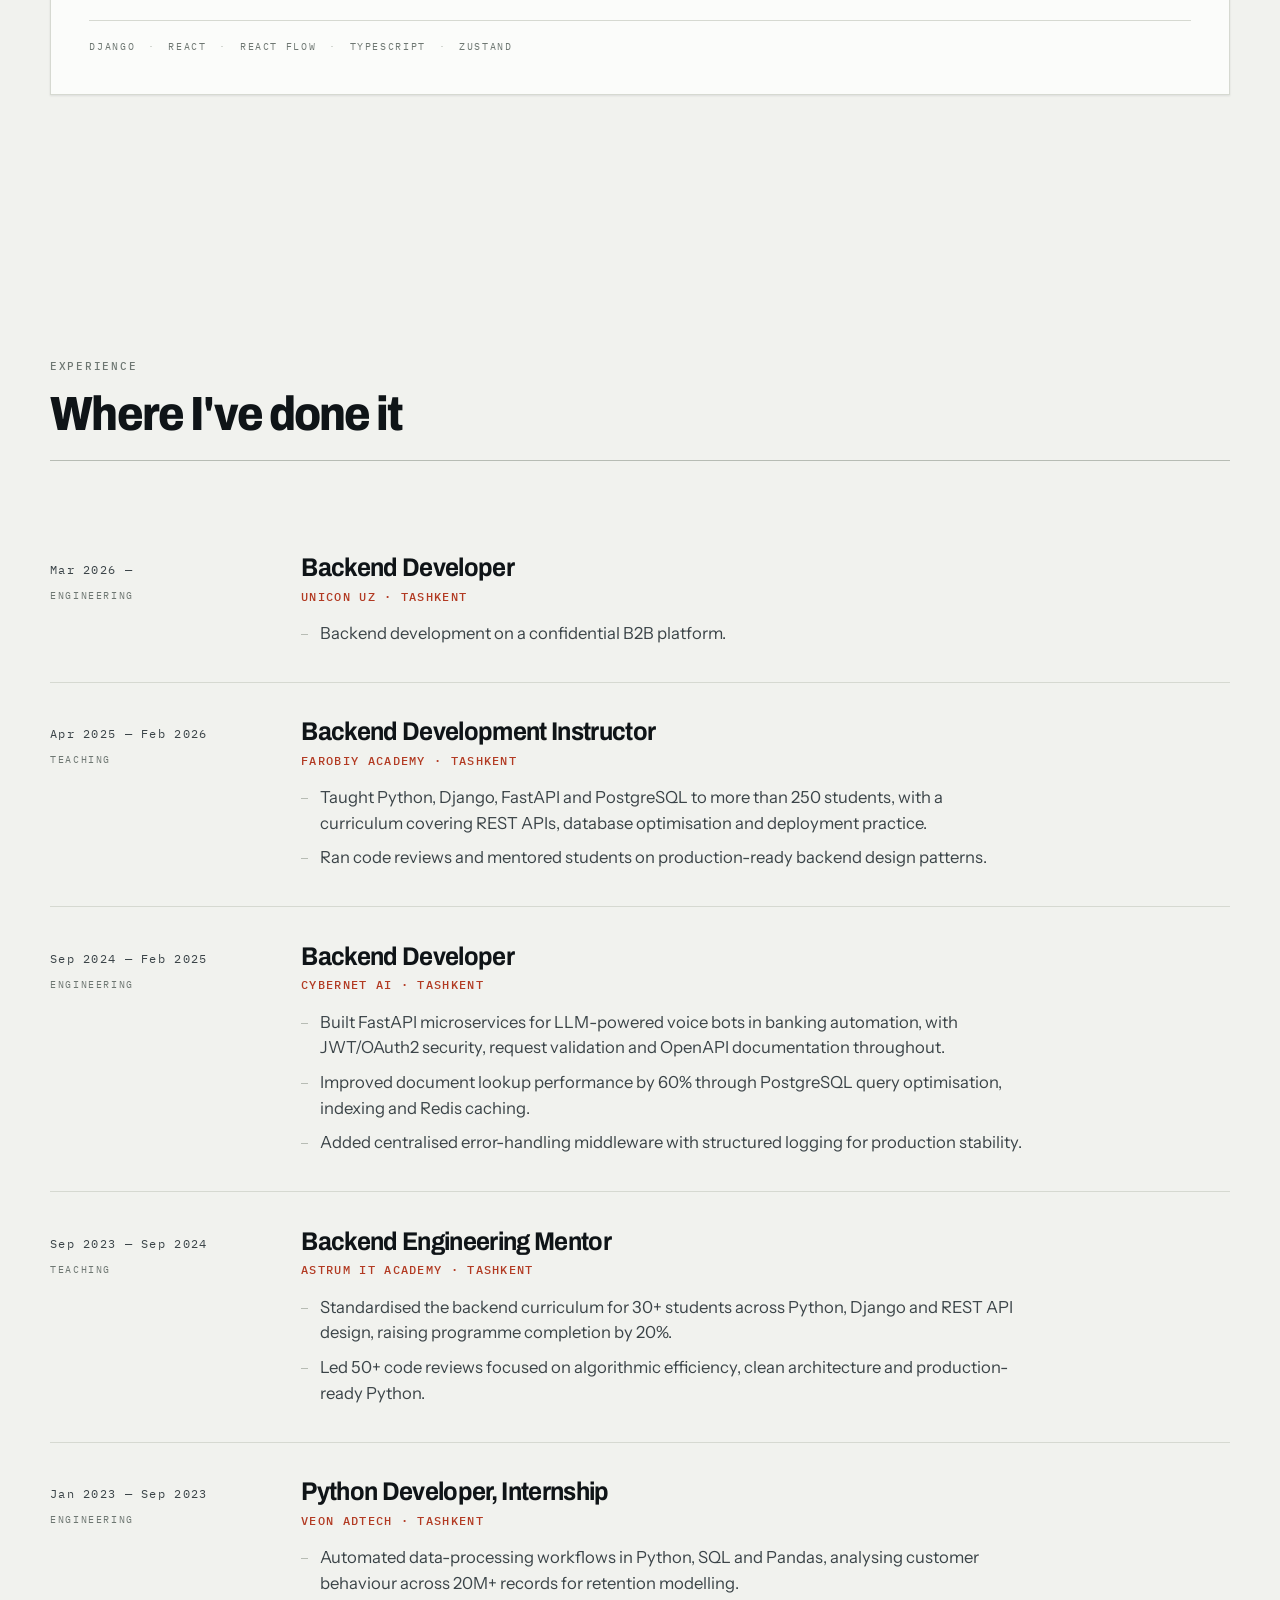
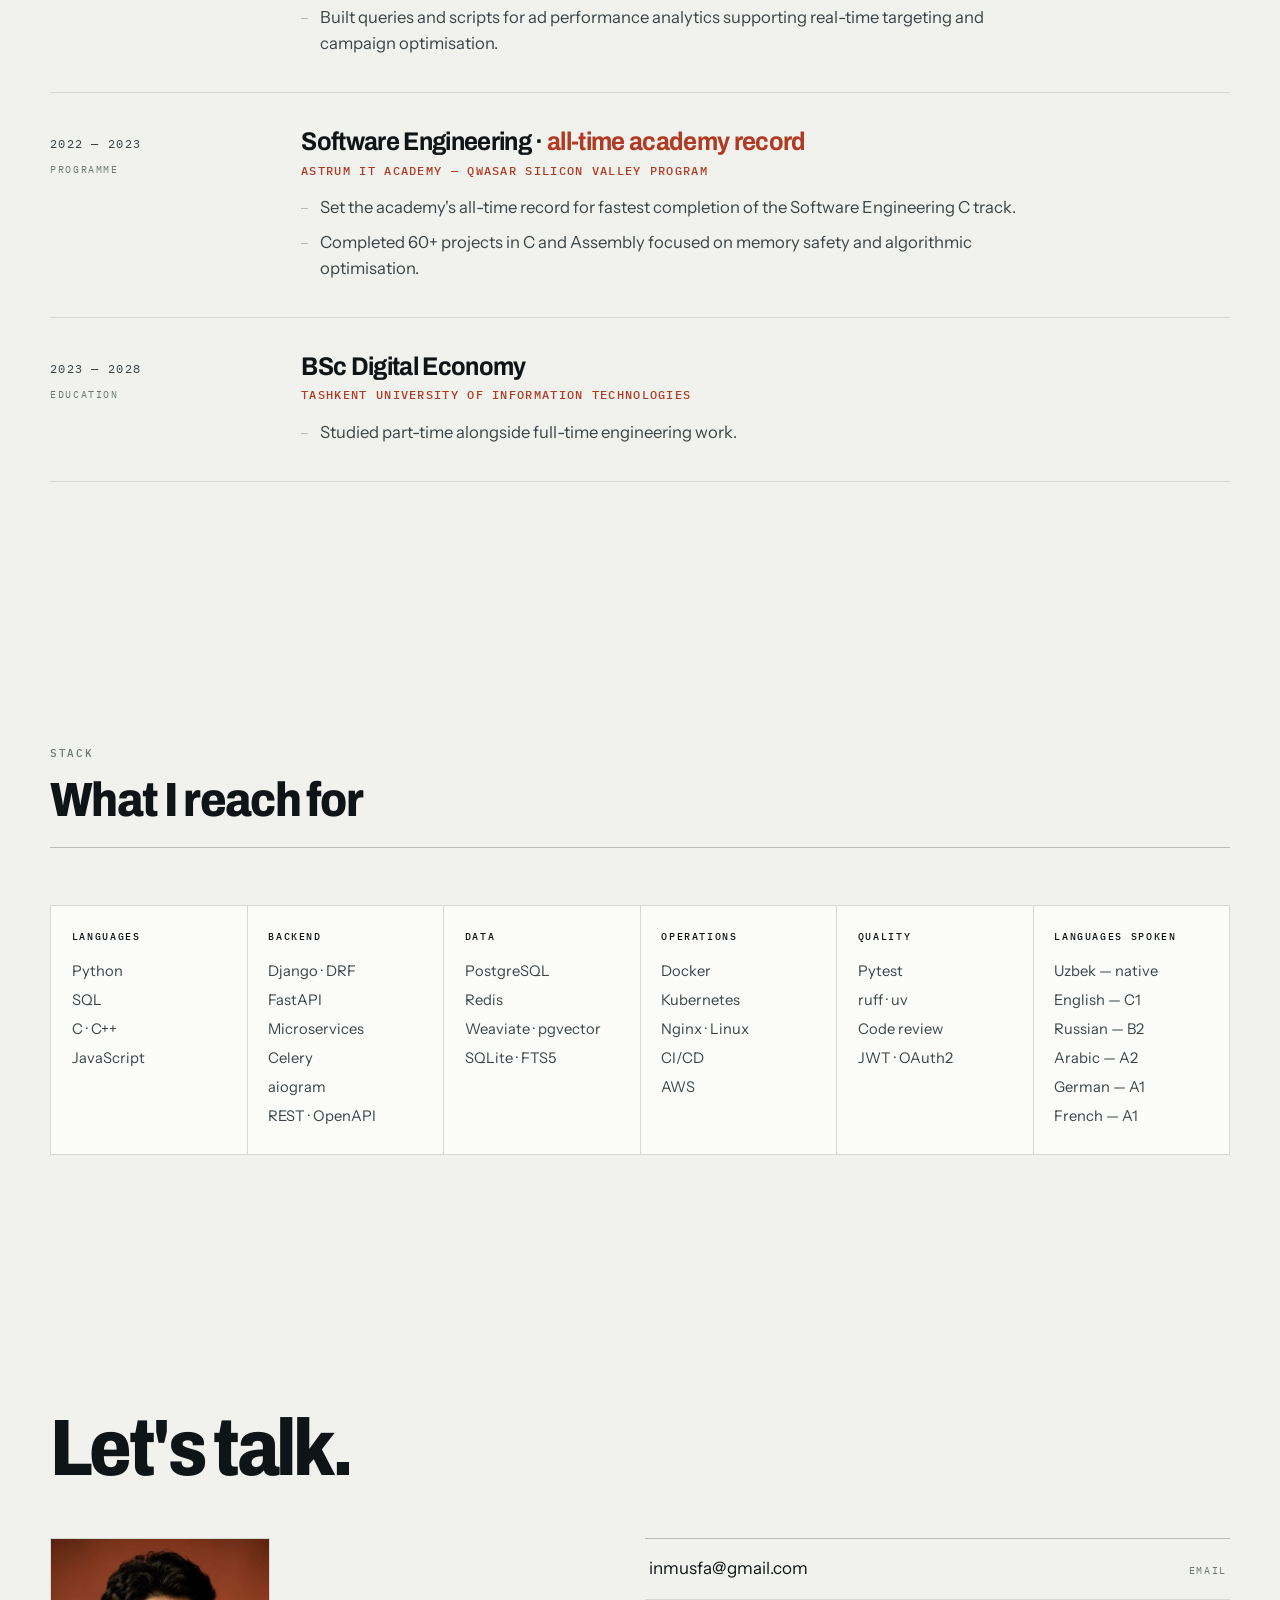
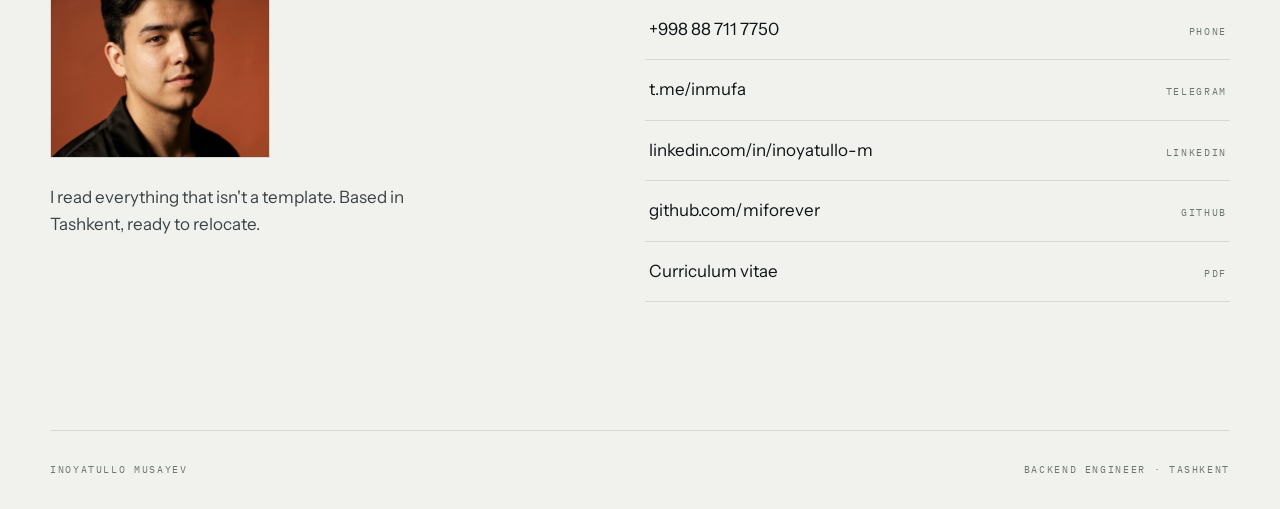
==== commit 31630130: "feat: add portrait to contact and a share card for link previews" ====
--- a/index.html
+++ b/index.html
@@ -353,7 +353,11 @@
     <div class="reveal">
       <h2 class="contact__title" id="contact-title">Let's talk.</h2>
       <div class="contact__grid">
-        <p class="contact__note">I read everything that isn't a template. Based in Tashkent, ready to relocate.</p>
+        <div class="contact__intro">
+          <img class="contact__portrait" src="assets/portrait.jpg"
+               alt="Inoyatullo Musayev" width="220" height="220" loading="lazy">
+          <p class="contact__note">I read everything that isn't a template. Based in Tashkent, ready to relocate.</p>
+        </div>
         <ul class="links">
           <li><a href="mailto:inmusfa@gmail.com"><span>inmusfa@gmail.com</span><em>Email</em></a></li>
           <li><a href="tel:+998887117750"><span>+998 88 711 7750</span><em>Phone</em></a></li>
--- a/styles/main.css
+++ b/styles/main.css
@@ -709,6 +709,20 @@
   margin-top: clamp(2rem, 5vw, 3.2rem);
 }
 
+.contact__intro {
+  display: flex;
+  flex-direction: column;
+  align-items: flex-start;
+  gap: 1.6rem;
+}
+
+.contact__portrait {
+  width: 220px;
+  height: 220px;
+  object-fit: cover;
+  border: 1px solid var(--line);
+}
+
 .contact__note {
   max-width: 38ch;
   color: var(--ink-2);
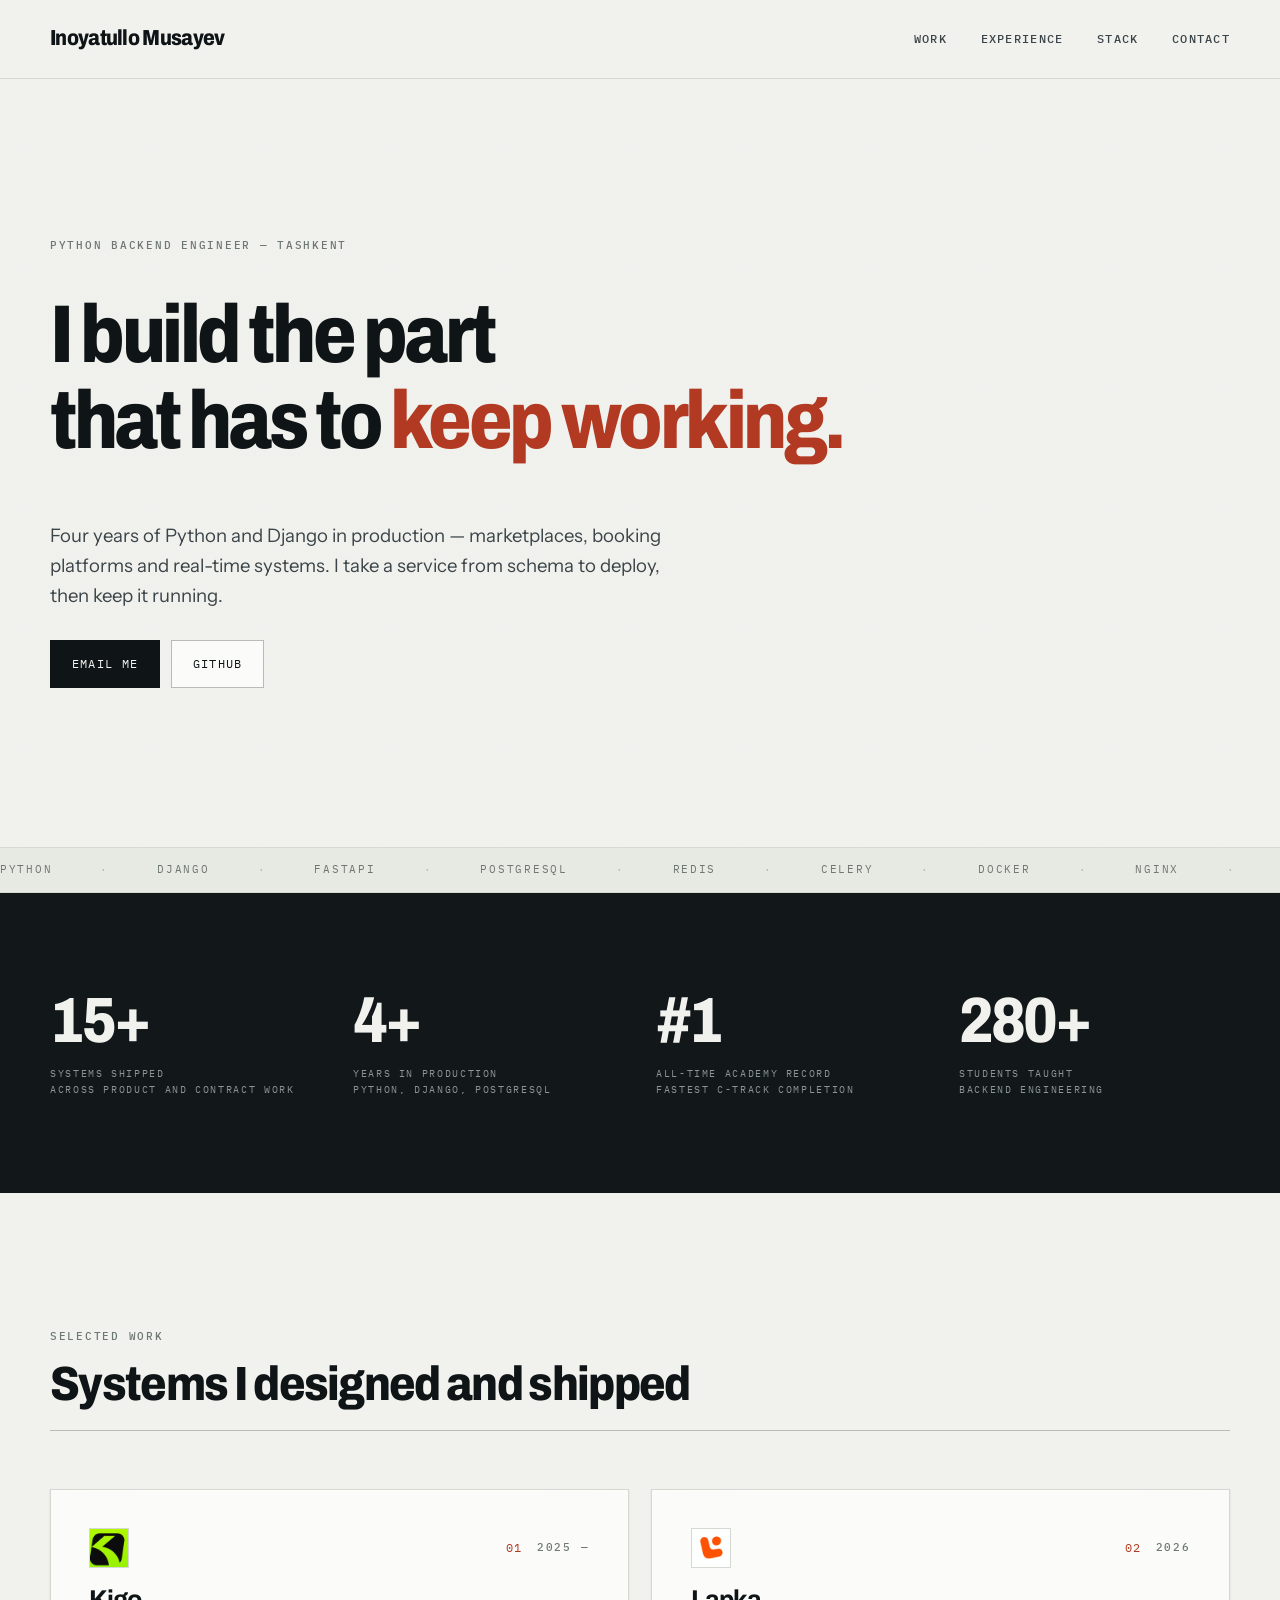
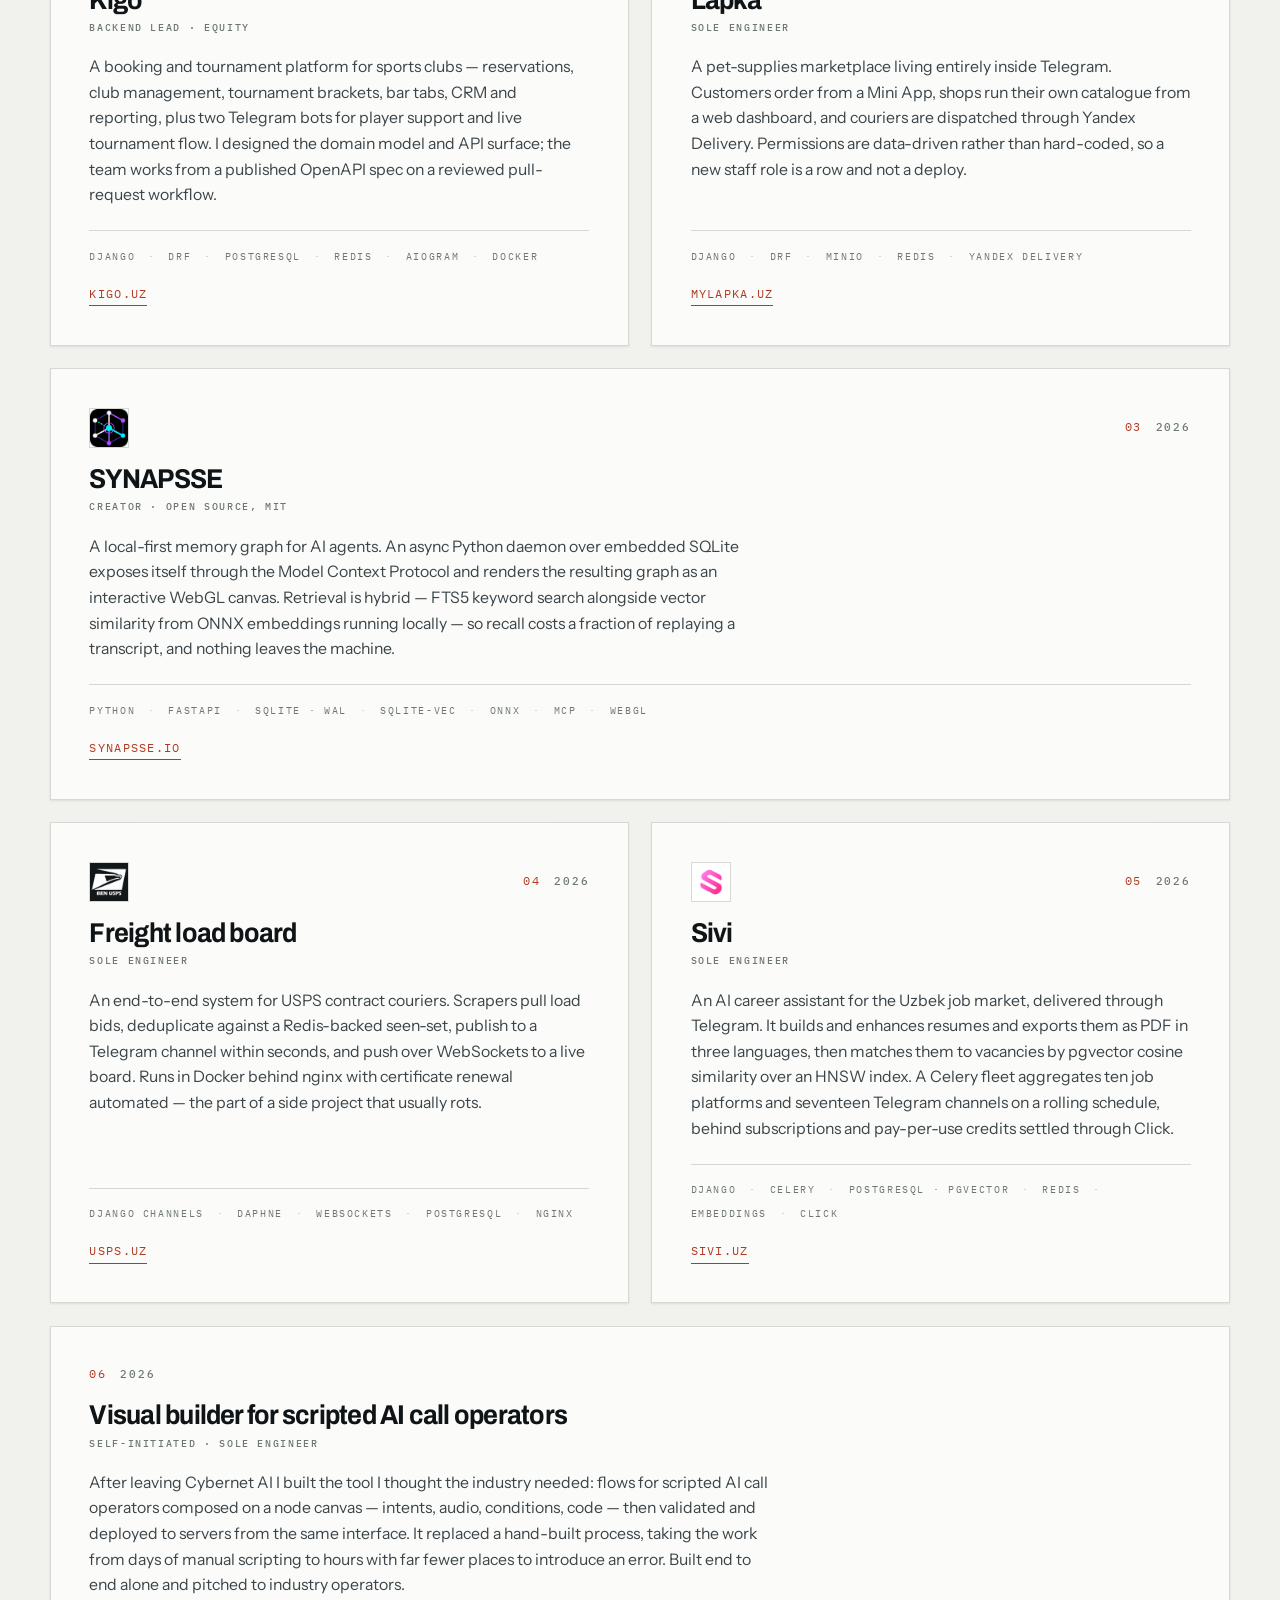
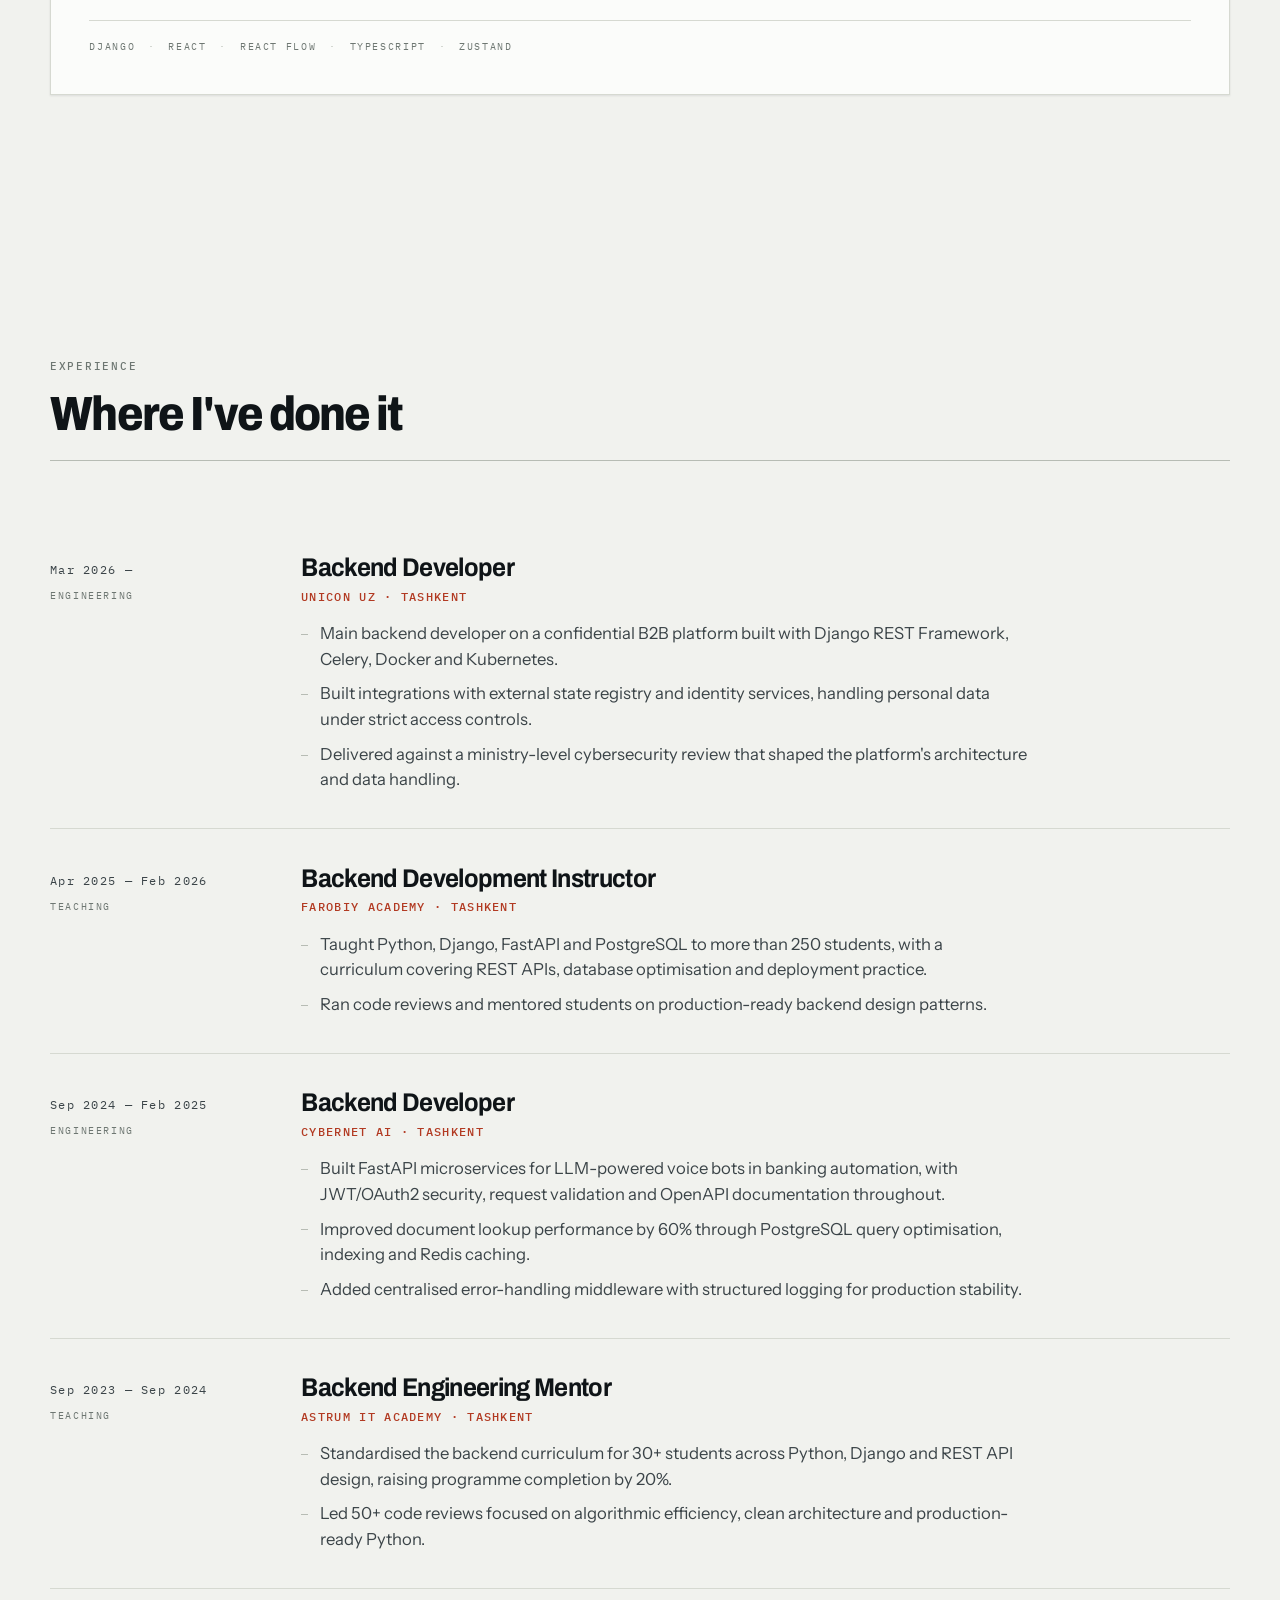
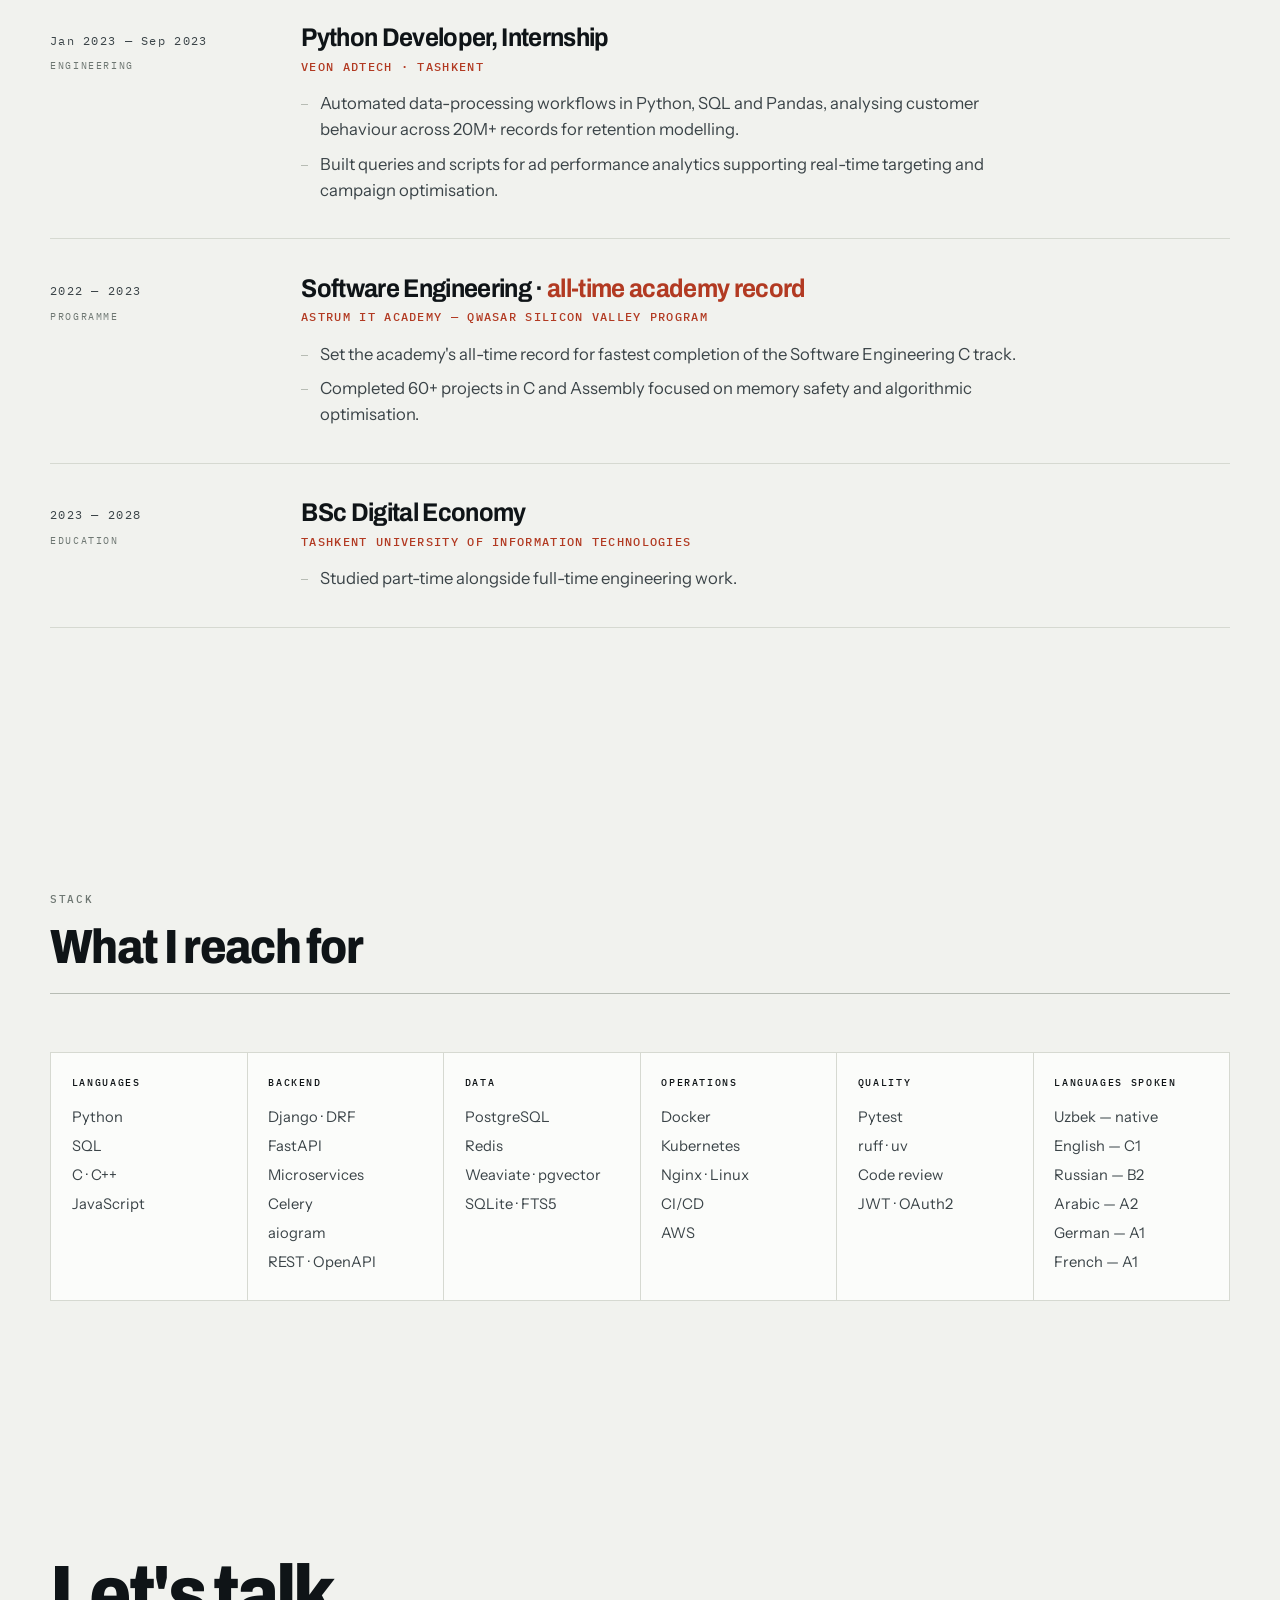
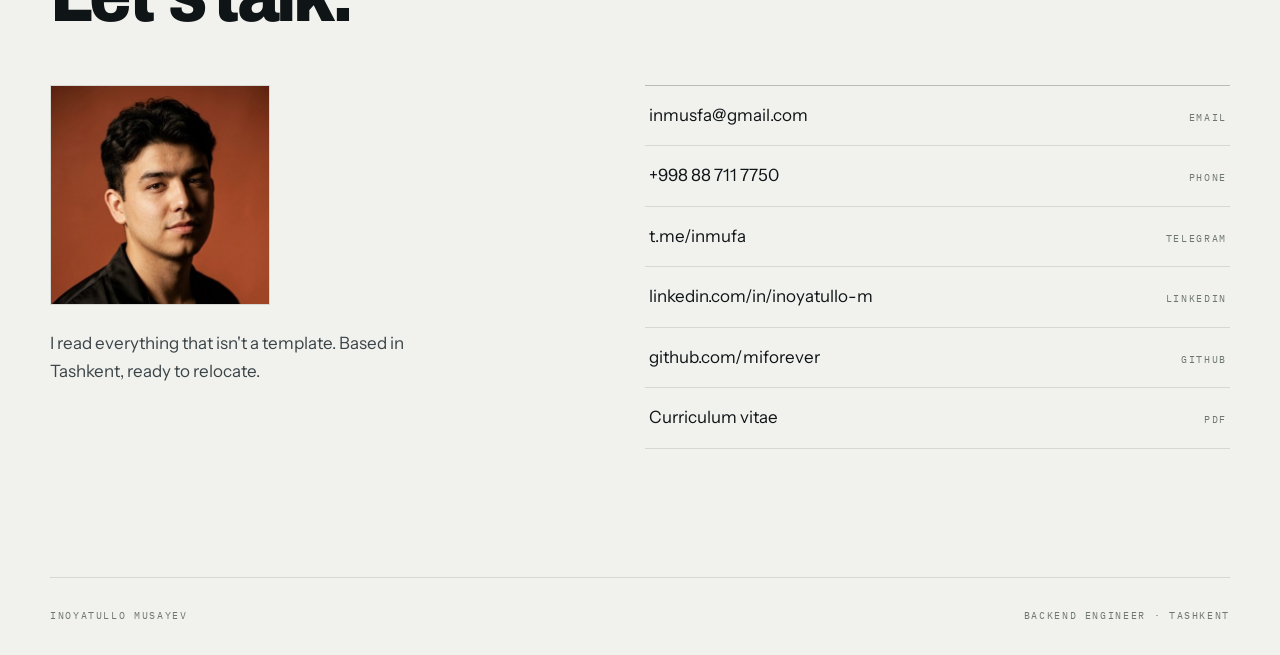
==== commit e1e035c6: "feat: expand the UNICON role; point cv back at the original doc" ====
--- a/index.html
+++ b/index.html
@@ -235,7 +235,9 @@
           <h3 class="role__title">Backend Developer</h3>
           <p class="role__place">UNICON UZ · Tashkent</p>
           <ul class="role__points">
-            <li>Backend development on a confidential B2B platform.</li>
+            <li>Main backend developer on a confidential B2B platform built with Django REST Framework, Celery, Docker and Kubernetes.</li>
+            <li>Built integrations with external state registry and identity services, handling personal data under strict access controls.</li>
+            <li>Delivered against a ministry-level cybersecurity review that shaped the platform's architecture and data handling.</li>
           </ul>
         </div>
       </article>
@@ -364,7 +366,7 @@
           <li><a href="https://t.me/inmufa" rel="noopener"><span>t.me/inmufa</span><em>Telegram</em></a></li>
           <li><a href="https://www.linkedin.com/in/inoyatullo-m/" rel="noopener"><span>linkedin.com/in/inoyatullo-m</span><em>LinkedIn</em></a></li>
           <li><a href="https://github.com/miforever" rel="noopener"><span>github.com/miforever</span><em>GitHub</em></a></li>
-          <li><a href="assets/inoyatullo-musayev-cv.pdf"><span>Curriculum vitae</span><em>PDF</em></a></li>
+          <li><a href="cv/"><span>Curriculum vitae</span><em>PDF</em></a></li>
         </ul>
       </div>
     </div>
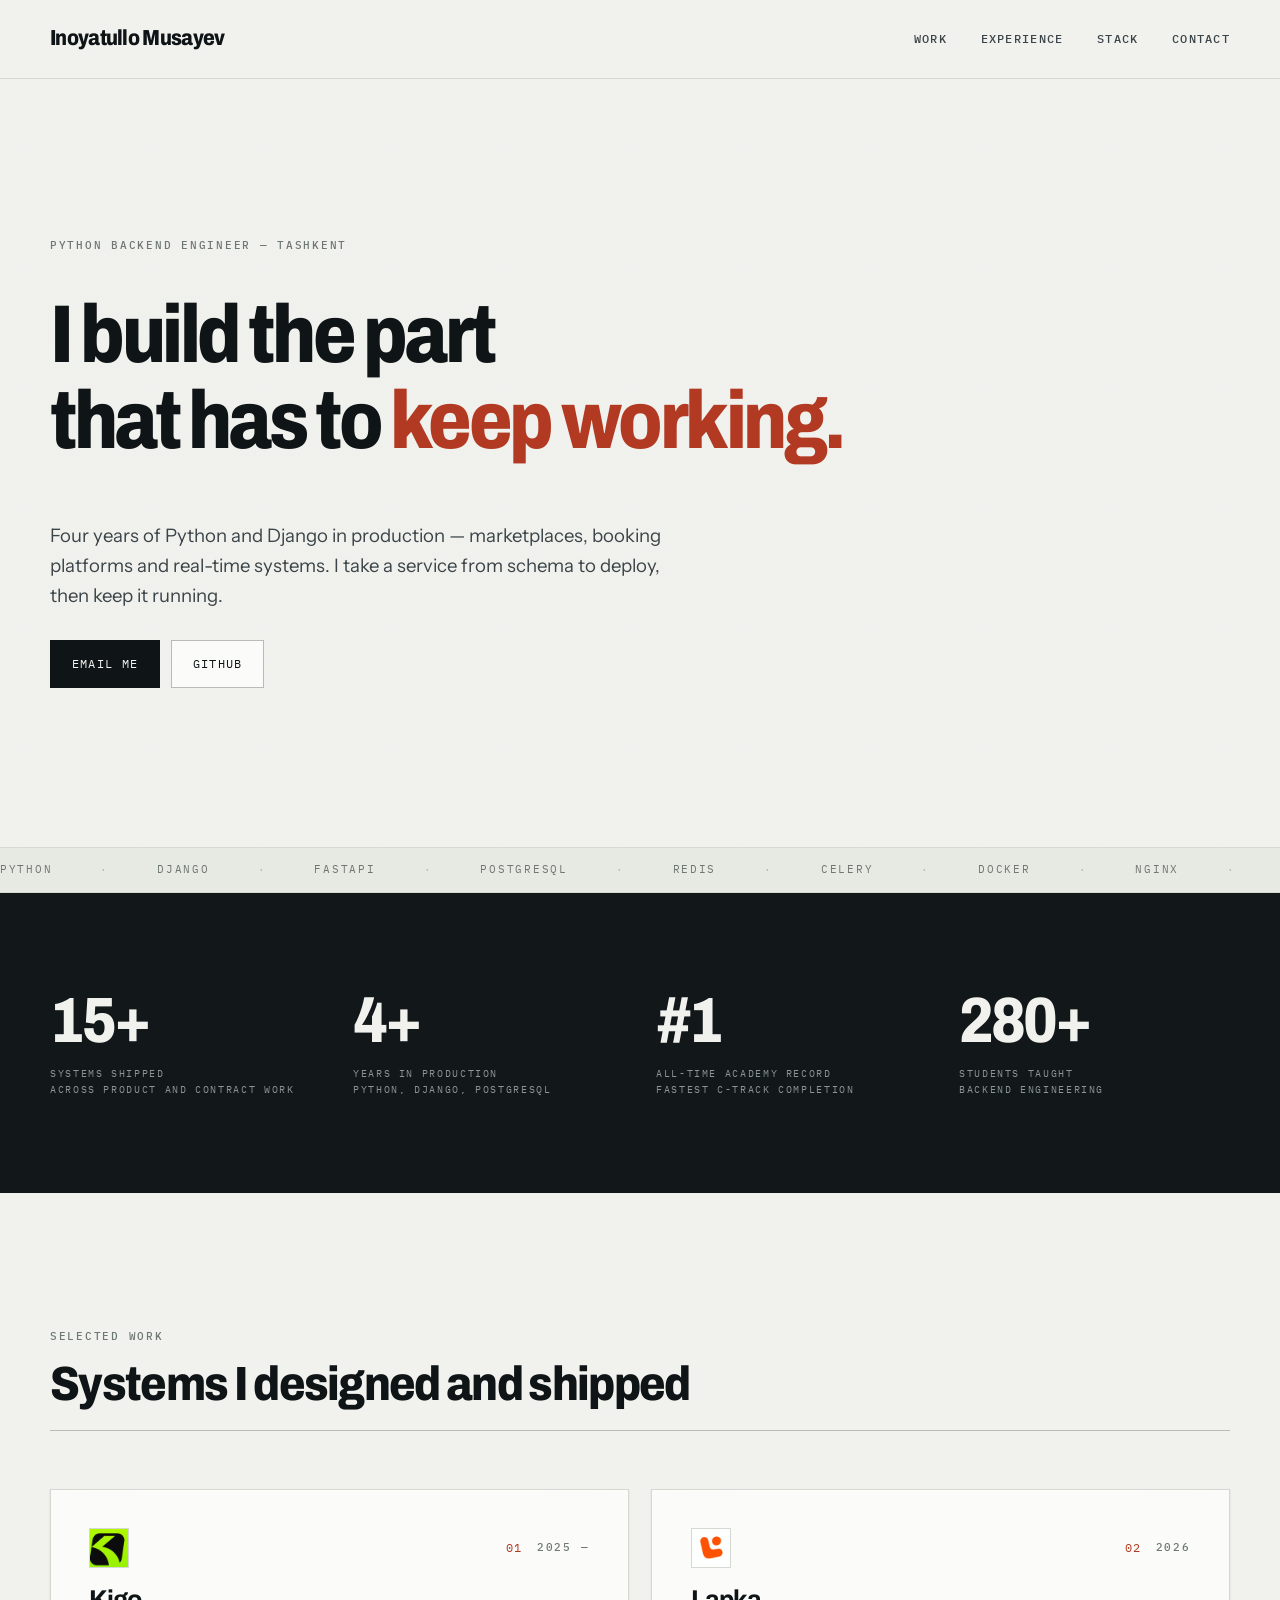
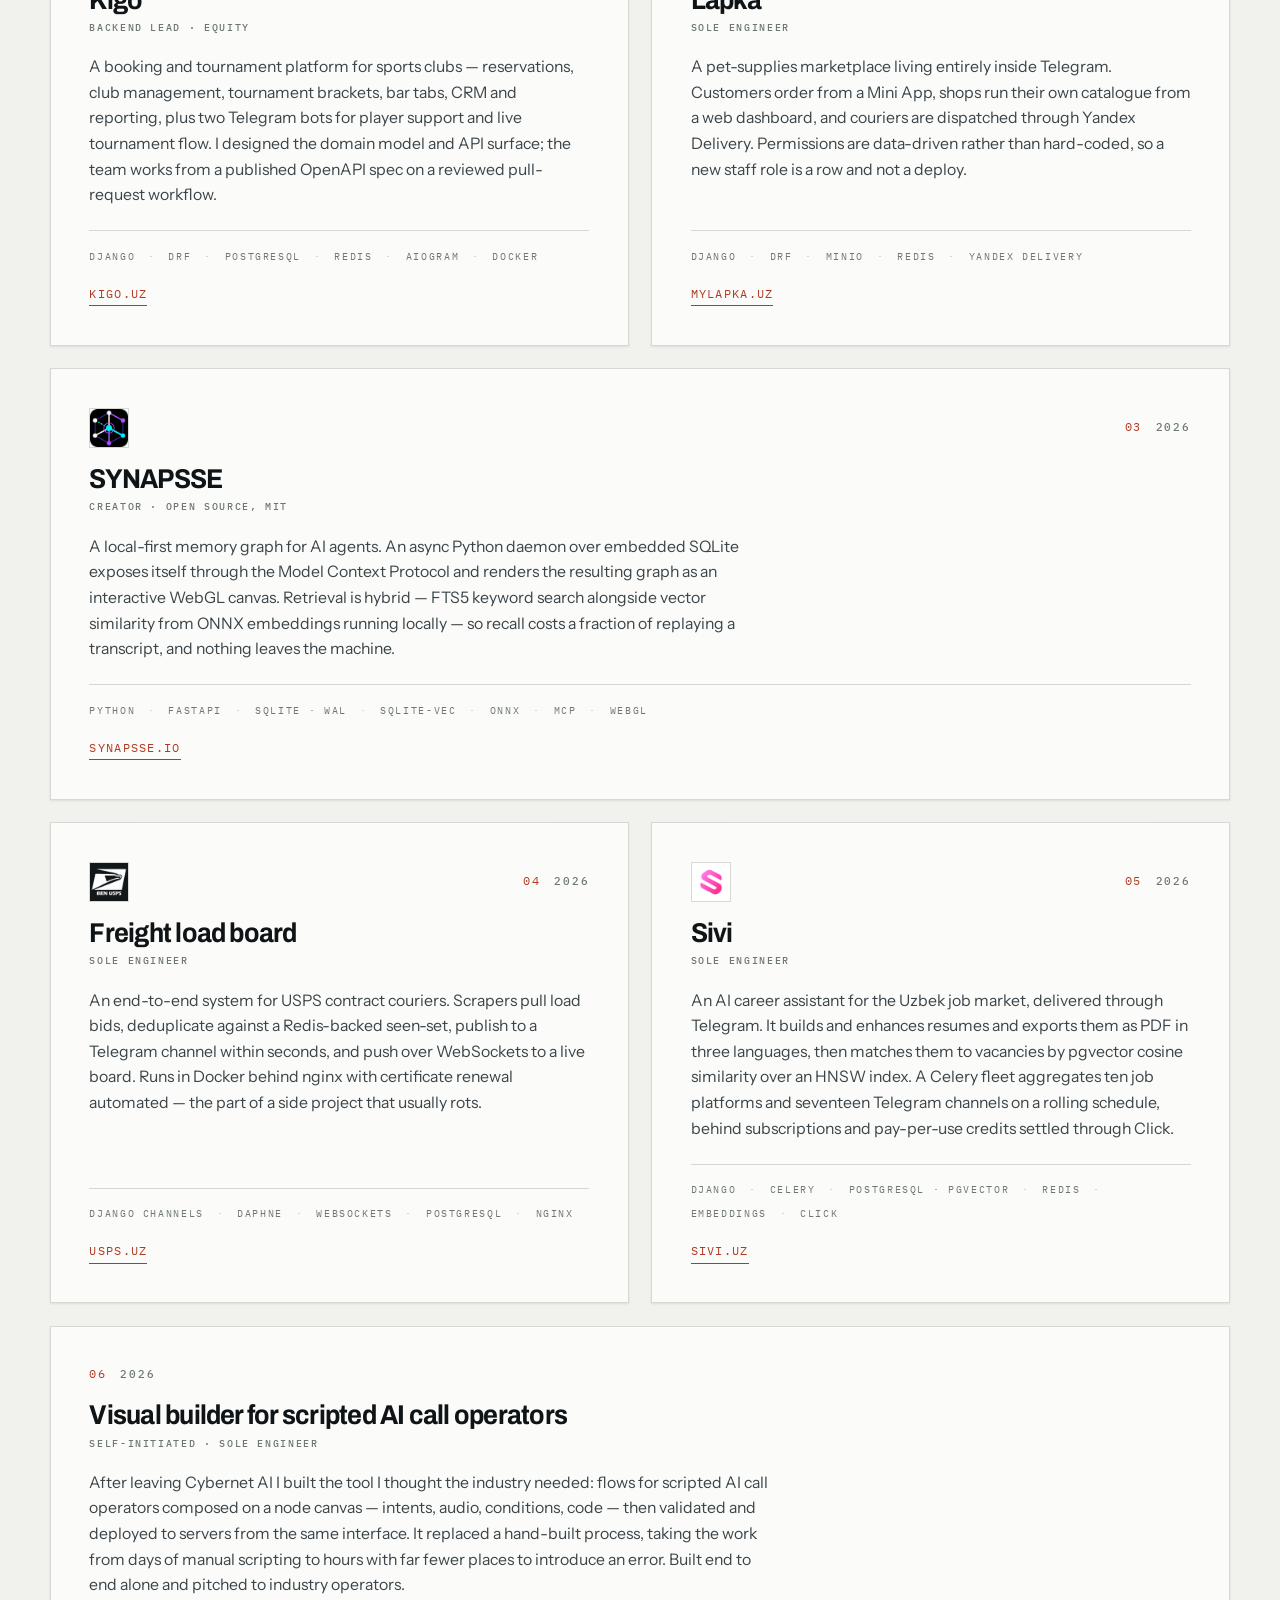
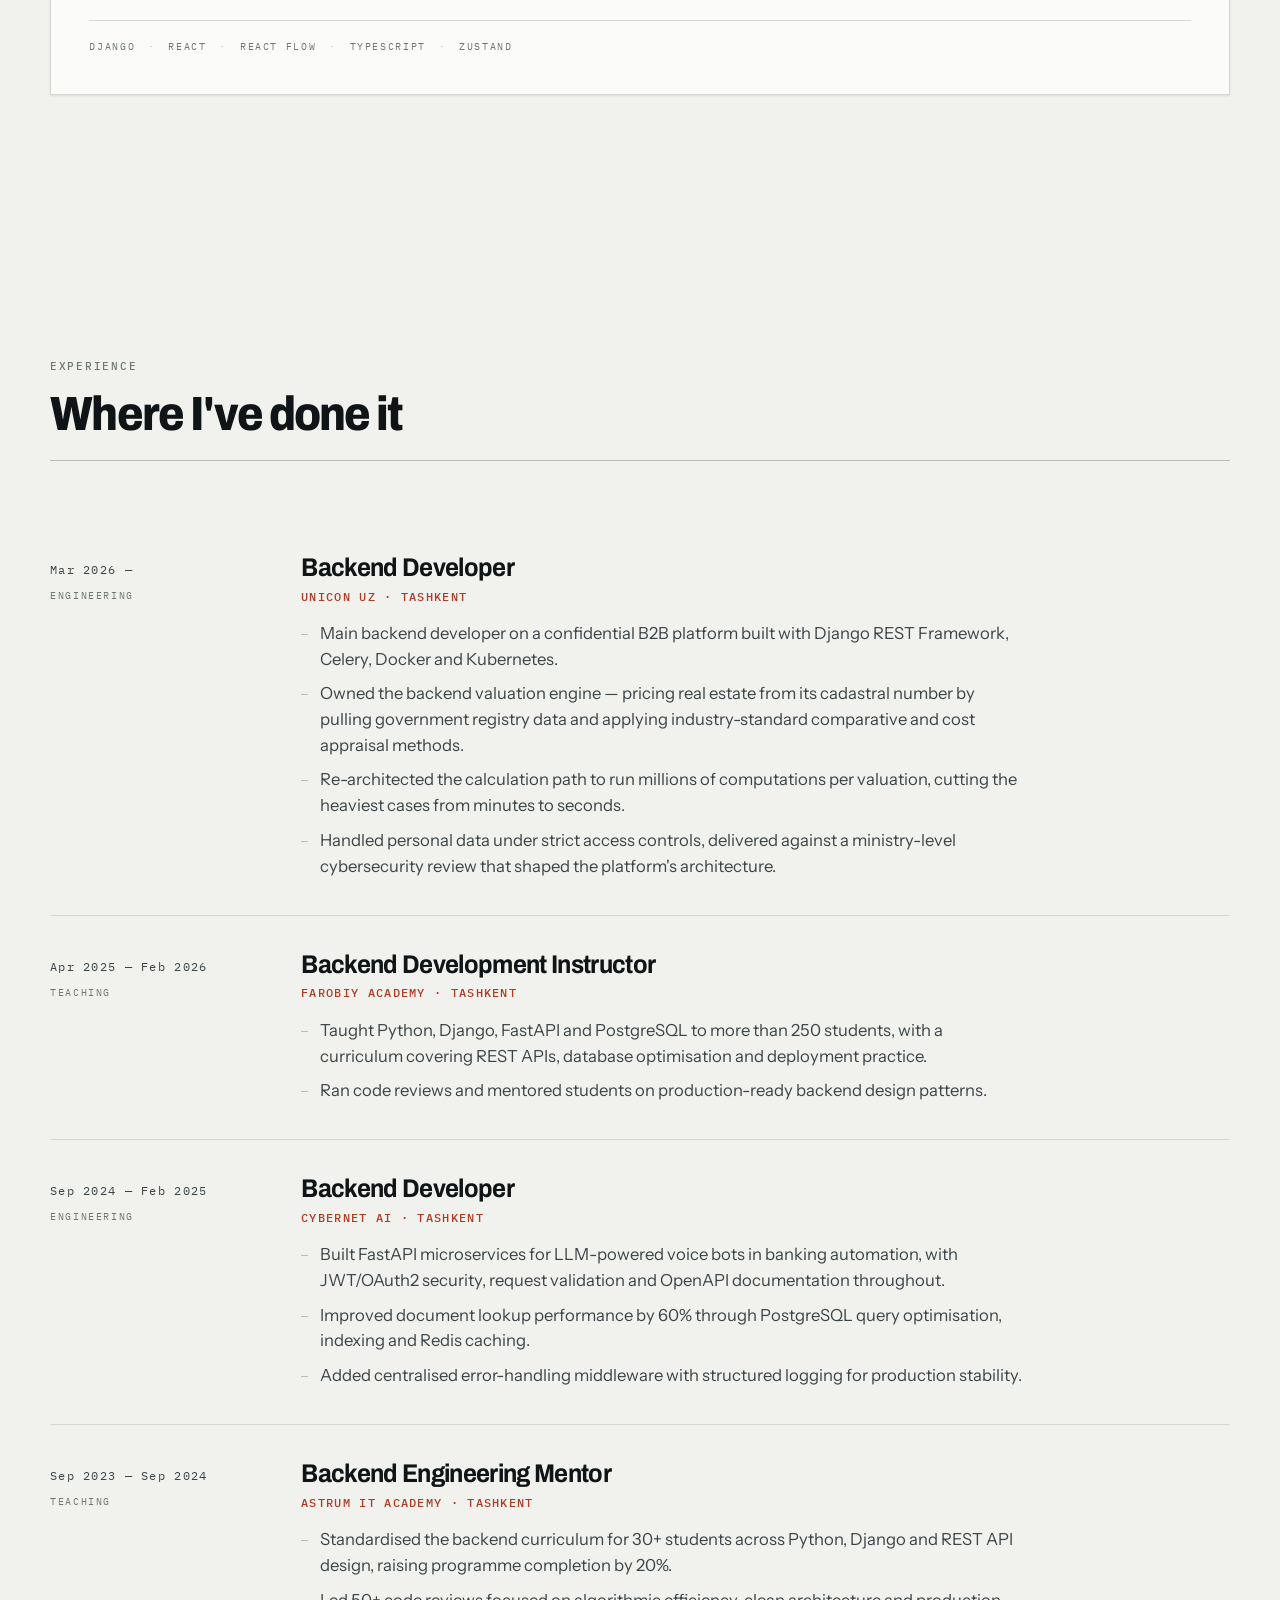
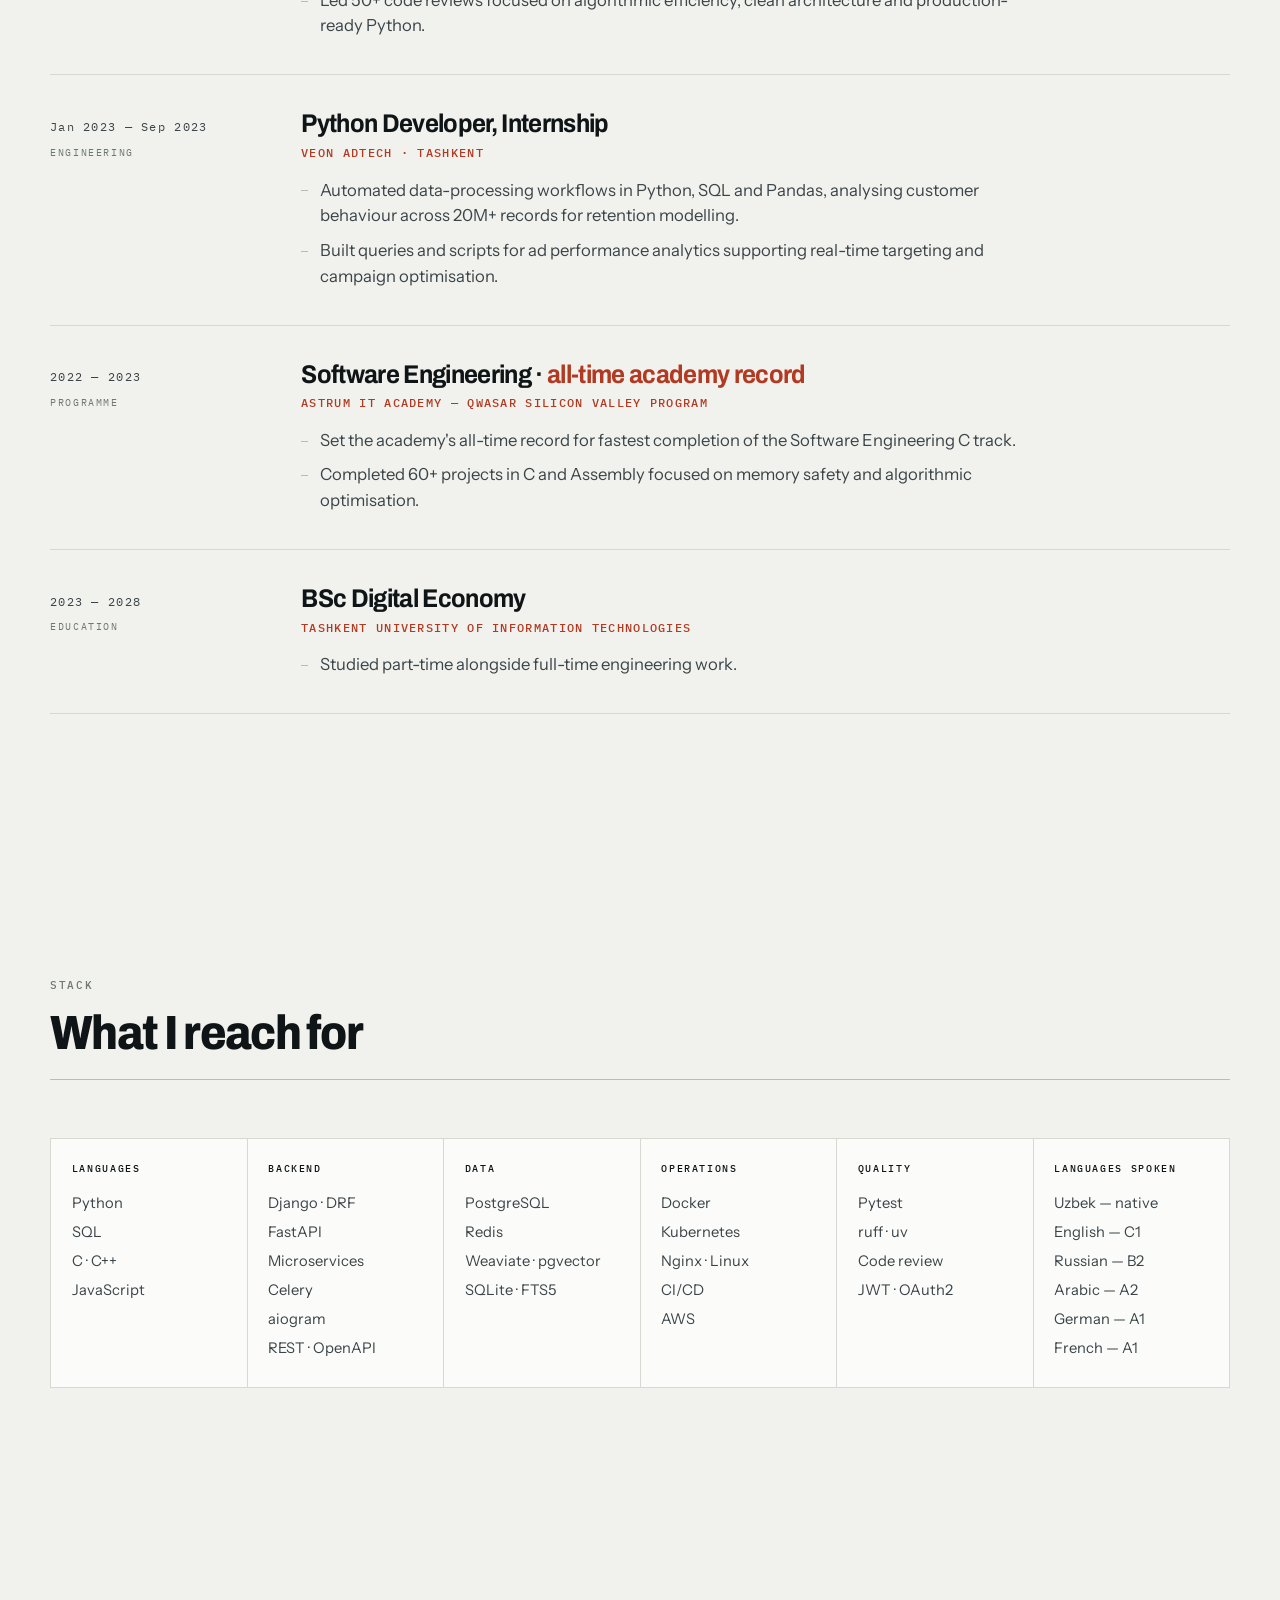
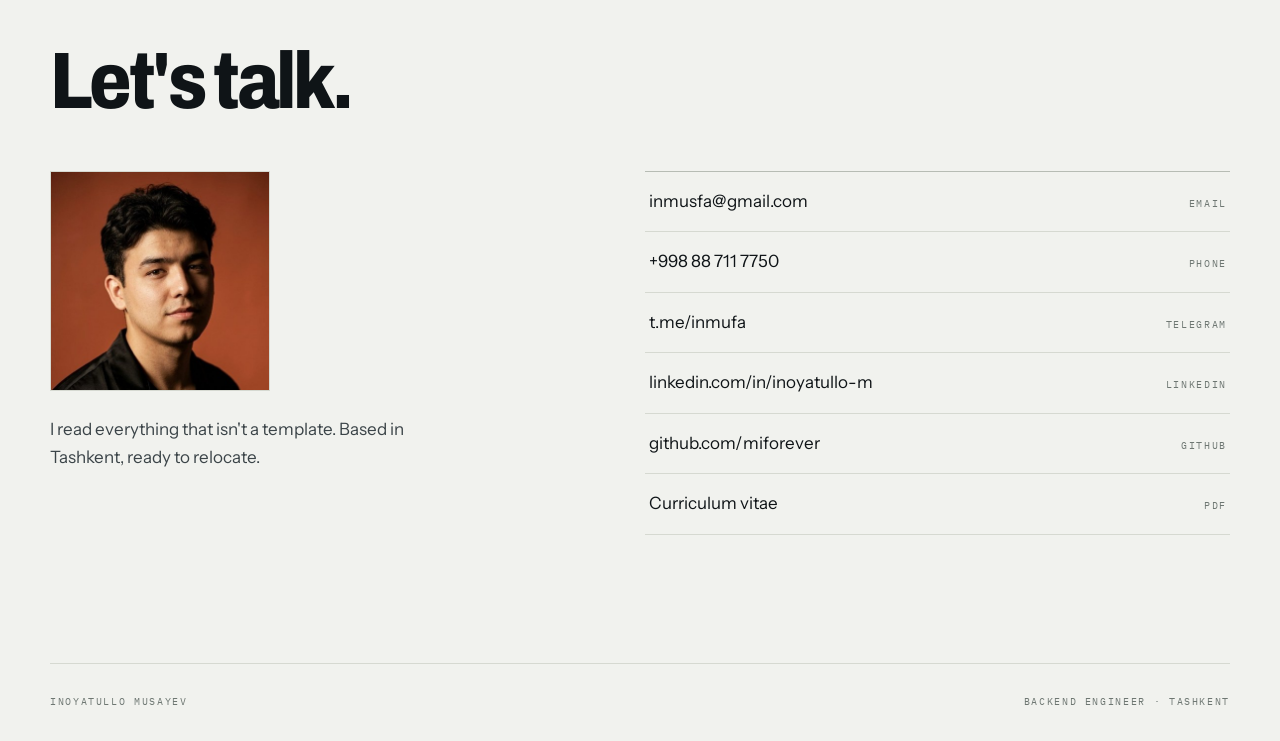
==== commit 6eca85f7: "feat: strengthen UNICON valuation-engine bullets" ====
--- a/index.html
+++ b/index.html
@@ -79,7 +79,7 @@
       </p>
       <div class="hero__cta">
         <a class="button button--primary" href="mailto:inmusfa@gmail.com"><span>Email me</span></a>
-        <a class="button" href="https://github.com/miforever" rel="noopener"><span>GitHub</span></a>
+        <a class="button" href="https://github.com/miforever" target="_blank" rel="noopener noreferrer"><span>GitHub</span></a>
       </div>
     </div>
   </section>
@@ -133,7 +133,7 @@
         <ul class="tech">
           <li>Django</li><li>DRF</li><li>PostgreSQL</li><li>Redis</li><li>aiogram</li><li>Docker</li>
         </ul>
-        <a class="card__link" href="https://kigo.uz" rel="noopener">kigo.uz</a>
+        <a class="card__link" href="https://kigo.uz" target="_blank" rel="noopener noreferrer">kigo.uz</a>
       </article>
 
       <article class="card reveal">
@@ -149,7 +149,7 @@
         <ul class="tech">
           <li>Django</li><li>DRF</li><li>MinIO</li><li>Redis</li><li>Yandex Delivery</li>
         </ul>
-        <a class="card__link" href="https://mylapka.uz" rel="noopener">mylapka.uz</a>
+        <a class="card__link" href="https://mylapka.uz" target="_blank" rel="noopener noreferrer">mylapka.uz</a>
       </article>
 
       <article class="card card--wide reveal">
@@ -166,7 +166,7 @@
         <ul class="tech">
           <li>Python</li><li>FastAPI</li><li>SQLite · WAL</li><li>sqlite-vec</li><li>ONNX</li><li>MCP</li><li>WebGL</li>
         </ul>
-        <a class="card__link" href="https://synapsse.io" rel="noopener">synapsse.io</a>
+        <a class="card__link" href="https://synapsse.io" target="_blank" rel="noopener noreferrer">synapsse.io</a>
       </article>
 
       <article class="card reveal">
@@ -182,7 +182,7 @@
         <ul class="tech">
           <li>Django Channels</li><li>Daphne</li><li>WebSockets</li><li>PostgreSQL</li><li>nginx</li>
         </ul>
-        <a class="card__link" href="https://usps.uz" rel="noopener">usps.uz</a>
+        <a class="card__link" href="https://usps.uz" target="_blank" rel="noopener noreferrer">usps.uz</a>
       </article>
 
       <article class="card reveal">
@@ -199,7 +199,7 @@
         <ul class="tech">
           <li>Django</li><li>Celery</li><li>PostgreSQL · pgvector</li><li>Redis</li><li>Embeddings</li><li>Click</li>
         </ul>
-        <a class="card__link" href="https://sivi.uz" rel="noopener">sivi.uz</a>
+        <a class="card__link" href="https://sivi.uz" target="_blank" rel="noopener noreferrer">sivi.uz</a>
       </article>
 
       <article class="card card--wide reveal">
@@ -236,8 +236,9 @@
           <p class="role__place">UNICON UZ · Tashkent</p>
           <ul class="role__points">
             <li>Main backend developer on a confidential B2B platform built with Django REST Framework, Celery, Docker and Kubernetes.</li>
-            <li>Built integrations with external state registry and identity services, handling personal data under strict access controls.</li>
-            <li>Delivered against a ministry-level cybersecurity review that shaped the platform's architecture and data handling.</li>
+            <li>Owned the backend valuation engine — pricing real estate from its cadastral number by pulling government registry data and applying industry-standard comparative and cost appraisal methods.</li>
+            <li>Re-architected the calculation path to run millions of computations per valuation, cutting the heaviest cases from minutes to seconds.</li>
+            <li>Handled personal data under strict access controls, delivered against a ministry-level cybersecurity review that shaped the platform's architecture.</li>
           </ul>
         </div>
       </article>
@@ -363,10 +364,10 @@
         <ul class="links">
           <li><a href="mailto:inmusfa@gmail.com"><span>inmusfa@gmail.com</span><em>Email</em></a></li>
           <li><a href="tel:+998887117750"><span>+998 88 711 7750</span><em>Phone</em></a></li>
-          <li><a href="https://t.me/inmufa" rel="noopener"><span>t.me/inmufa</span><em>Telegram</em></a></li>
-          <li><a href="https://www.linkedin.com/in/inoyatullo-m/" rel="noopener"><span>linkedin.com/in/inoyatullo-m</span><em>LinkedIn</em></a></li>
-          <li><a href="https://github.com/miforever" rel="noopener"><span>github.com/miforever</span><em>GitHub</em></a></li>
-          <li><a href="cv/"><span>Curriculum vitae</span><em>PDF</em></a></li>
+          <li><a href="https://t.me/inmufa" target="_blank" rel="noopener noreferrer"><span>t.me/inmufa</span><em>Telegram</em></a></li>
+          <li><a href="https://www.linkedin.com/in/inoyatullo-m/" target="_blank" rel="noopener noreferrer"><span>linkedin.com/in/inoyatullo-m</span><em>LinkedIn</em></a></li>
+          <li><a href="https://github.com/miforever" target="_blank" rel="noopener noreferrer"><span>github.com/miforever</span><em>GitHub</em></a></li>
+          <li><a href="cv/" target="_blank" rel="noopener"><span>Curriculum vitae</span><em>PDF</em></a></li>
         </ul>
       </div>
     </div>
--- a/styles/main.css
+++ b/styles/main.css
@@ -817,8 +817,25 @@
 
 @media (max-width: 820px) {
   .nav__links a { display: none; }
-  .nav__links a.nav__mobile { display: block; color: var(--ink); }
-  .hero { min-height: auto; padding-block: 4rem 3.5rem; }
+  .nav__links a[href="#contact"],
+  .nav__links a.nav__mobile { display: block; }
+  .nav__links a.nav__mobile { color: var(--ink); }
+  .nav__links { gap: 1.3rem; }
+  .nav__bar { height: 64px; }
+  .hero { min-height: auto; padding-block: 3.5rem 3rem; }
+}
+
+/* Phones scroll the whole page in one column, so tighten the rhythm. */
+@media (max-width: 640px) {
+  .section { padding-block: 3.2rem; }
+  .section__head { margin-bottom: 1.8rem; }
+  .band__grid { padding-block: 2.6rem; gap: 1.8rem 1.2rem; }
+  .cards { gap: 0.8rem; }
+  .card { padding: 1.35rem; }
+  .role { padding-block: 1.5rem; }
+  .contact__grid { gap: 1.8rem; margin-top: 1.8rem; }
+  .contact__portrait { width: 150px; height: 150px; }
+  .marquee { padding-block: 0.7rem; }
 }
 
 /* Body copy steps down on phones; headings keep their clamps. */
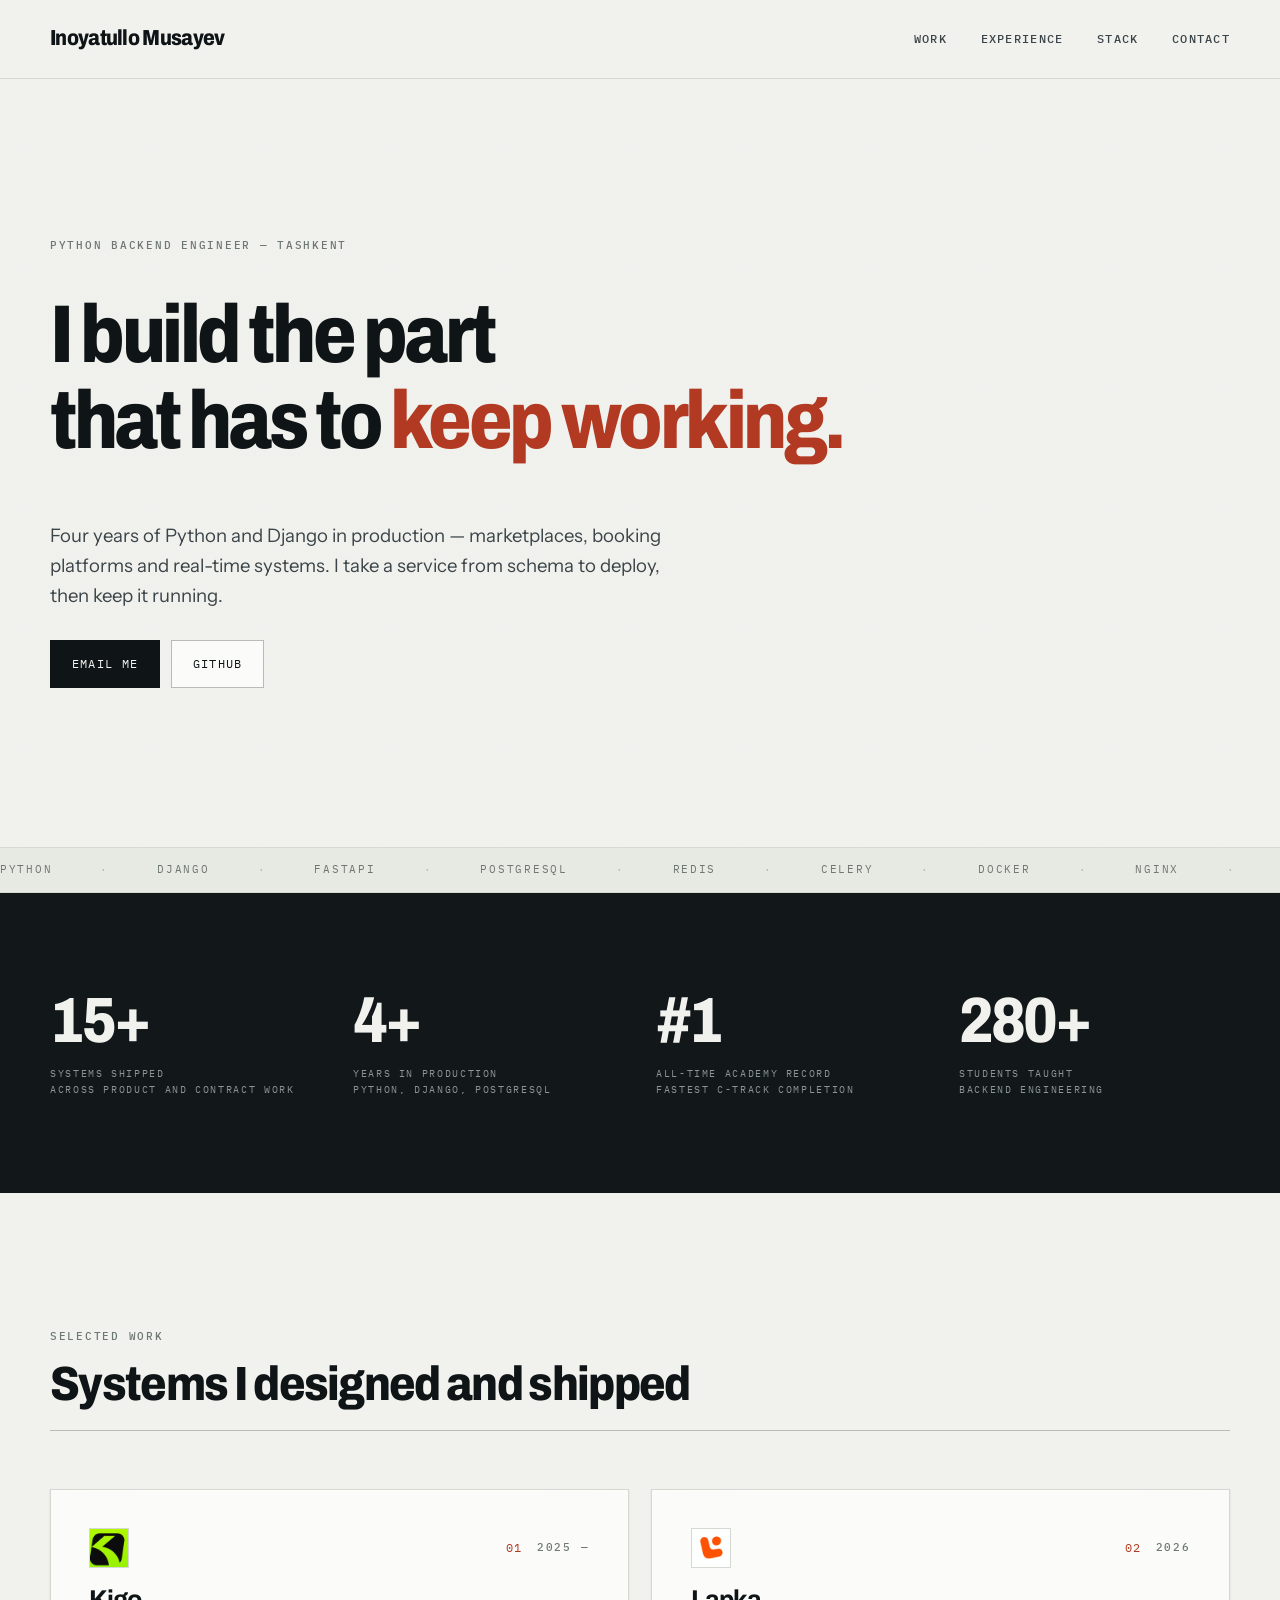
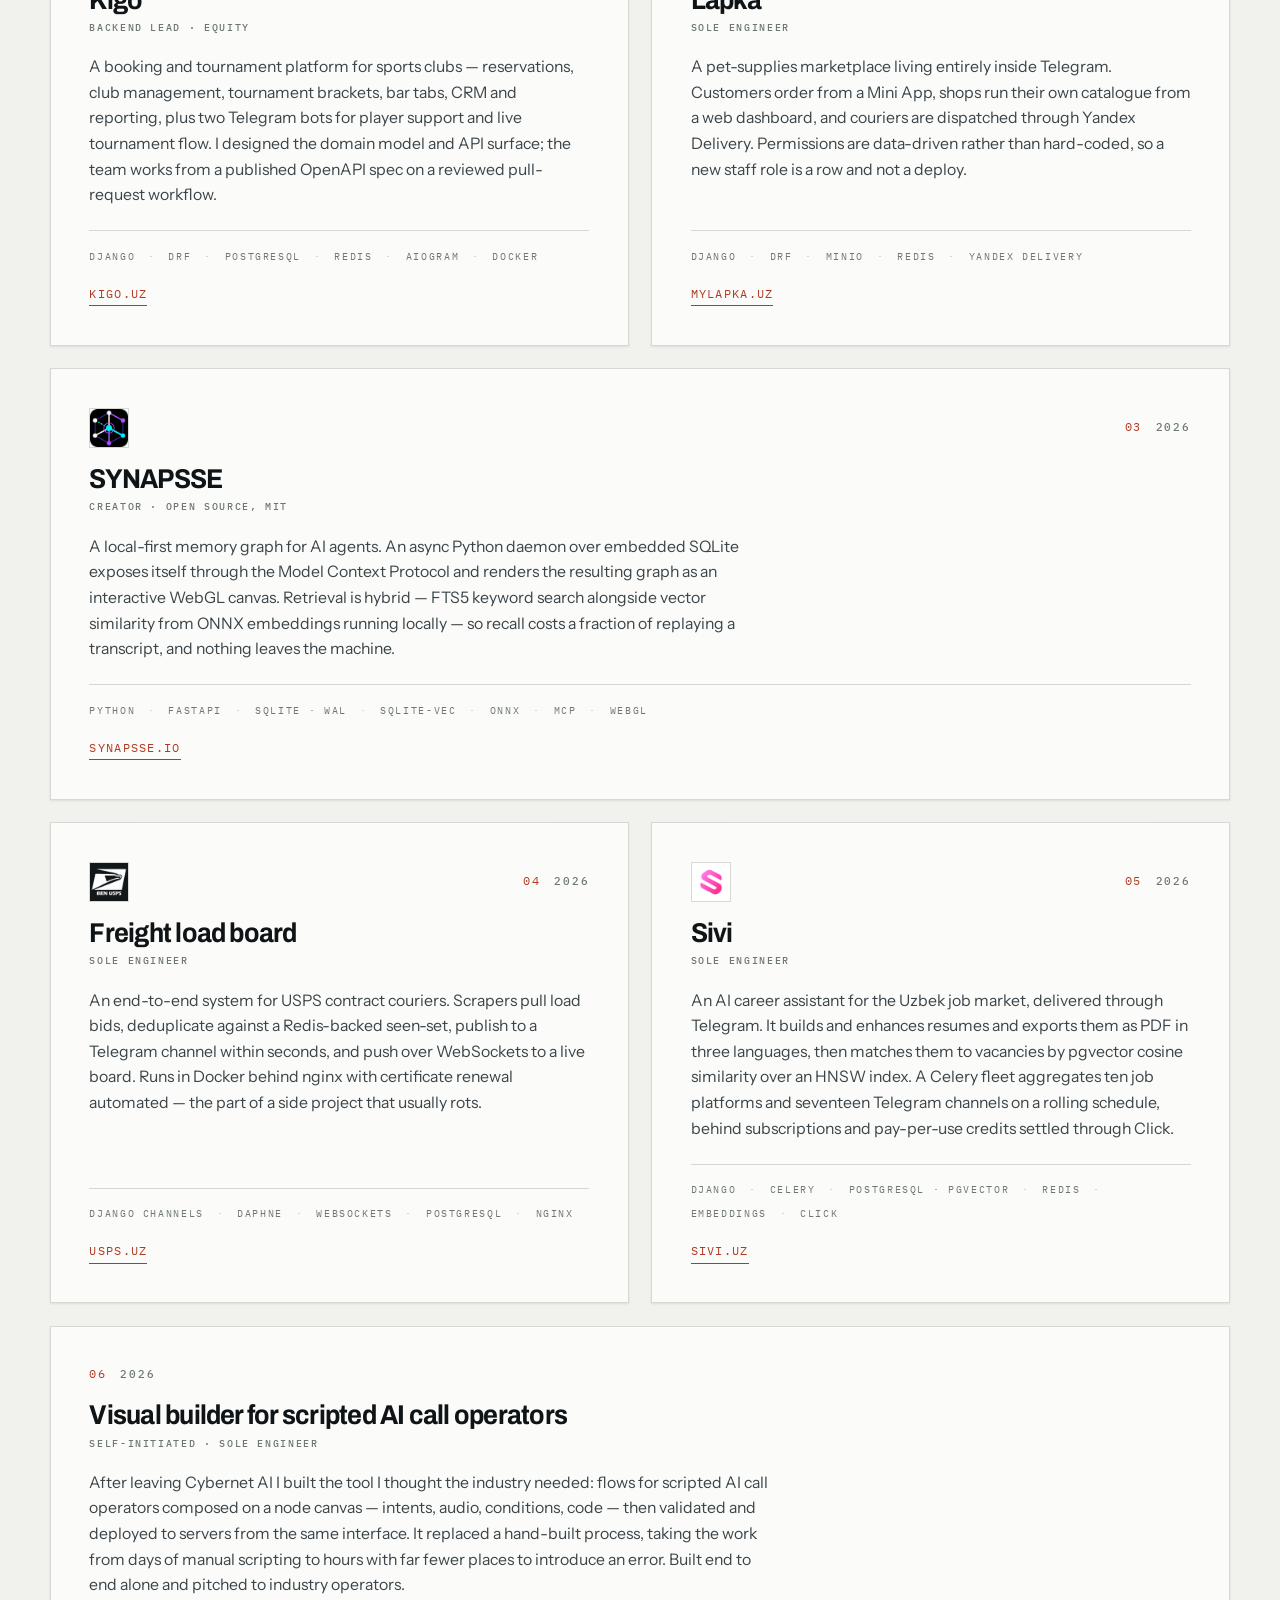
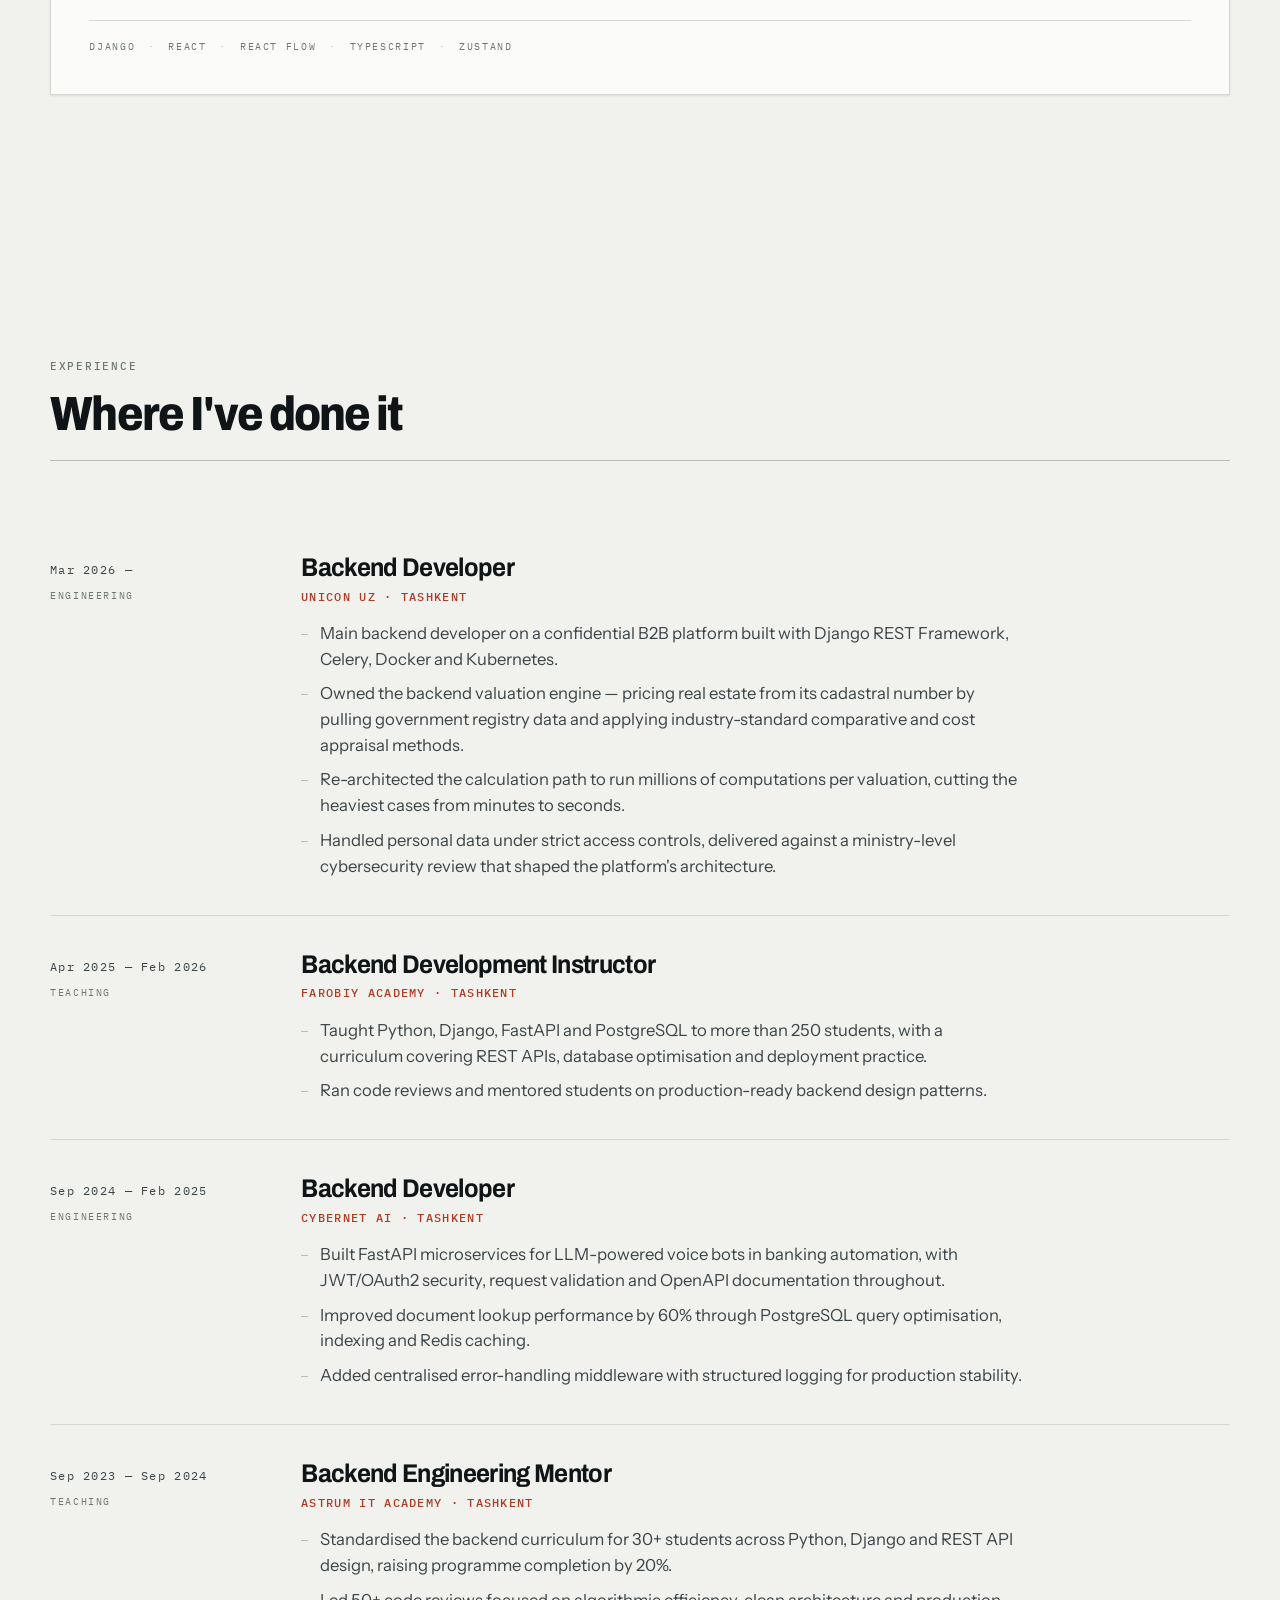
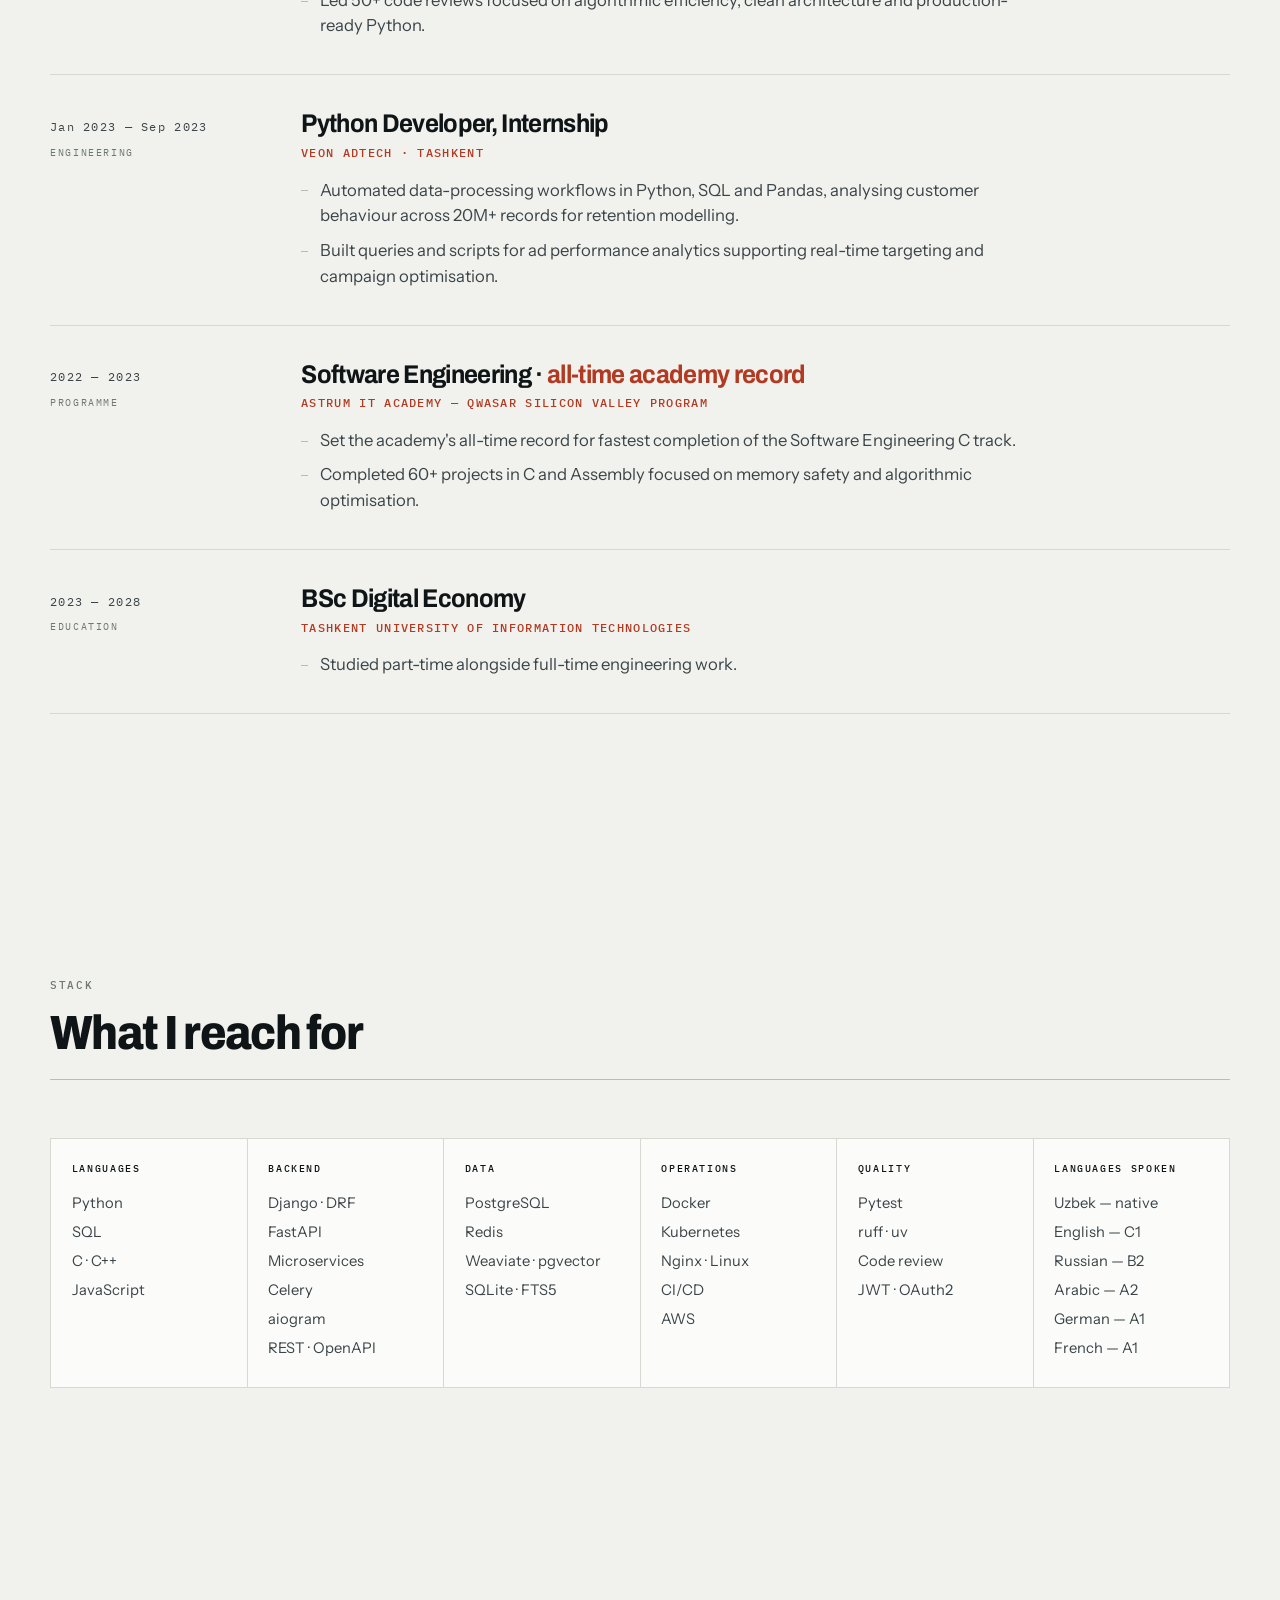
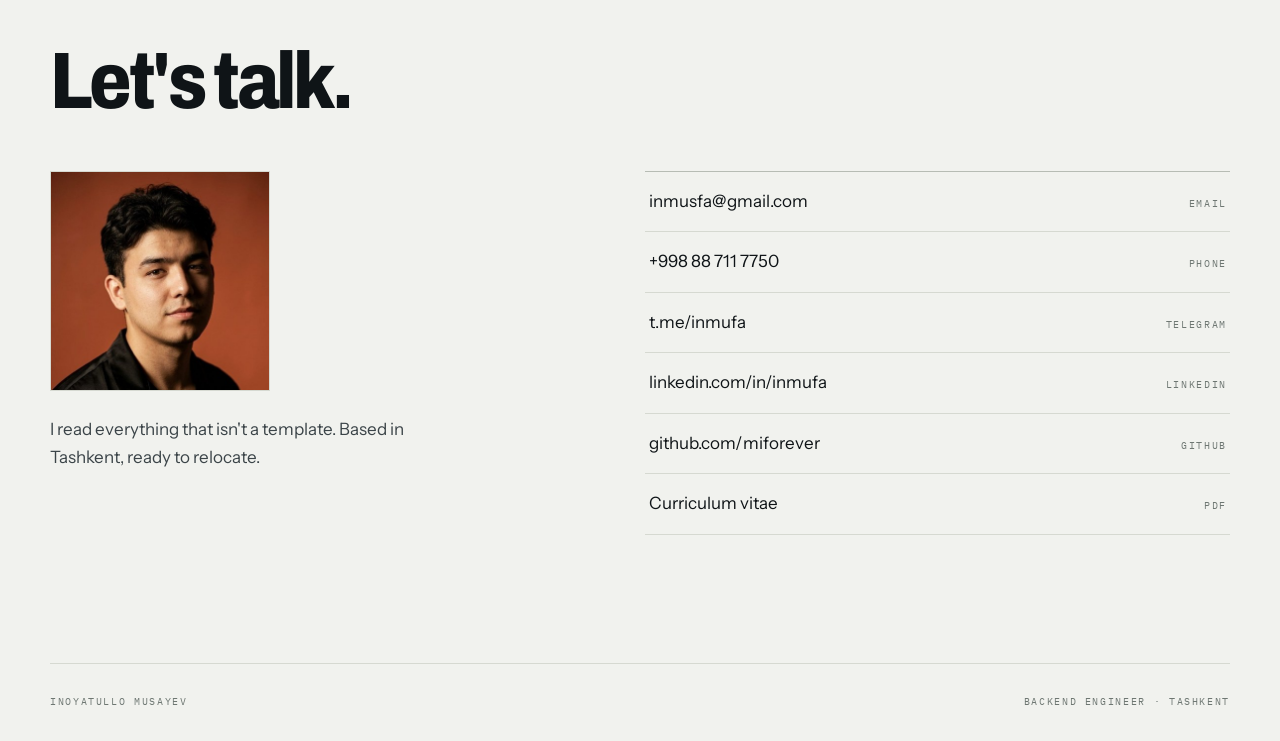
==== commit 3142d733: "fix: point LinkedIn links to inmufa vanity url" ====
--- a/index.html
+++ b/index.html
@@ -40,7 +40,7 @@
   "knowsLanguage": ["uz", "en", "ru", "ar", "de", "fr"],
   "sameAs": [
     "https://github.com/miforever",
-    "https://www.linkedin.com/in/inoyatullo-m/",
+    "https://www.linkedin.com/in/inmufa/",
     "https://t.me/inmufa"
   ]
 }
@@ -365,7 +365,7 @@
           <li><a href="mailto:inmusfa@gmail.com"><span>inmusfa@gmail.com</span><em>Email</em></a></li>
           <li><a href="tel:+998887117750"><span>+998 88 711 7750</span><em>Phone</em></a></li>
           <li><a href="https://t.me/inmufa" target="_blank" rel="noopener noreferrer"><span>t.me/inmufa</span><em>Telegram</em></a></li>
-          <li><a href="https://www.linkedin.com/in/inoyatullo-m/" target="_blank" rel="noopener noreferrer"><span>linkedin.com/in/inoyatullo-m</span><em>LinkedIn</em></a></li>
+          <li><a href="https://www.linkedin.com/in/inmufa/" target="_blank" rel="noopener noreferrer"><span>linkedin.com/in/inmufa</span><em>LinkedIn</em></a></li>
           <li><a href="https://github.com/miforever" target="_blank" rel="noopener noreferrer"><span>github.com/miforever</span><em>GitHub</em></a></li>
           <li><a href="cv/" target="_blank" rel="noopener"><span>Curriculum vitae</span><em>PDF</em></a></li>
         </ul>
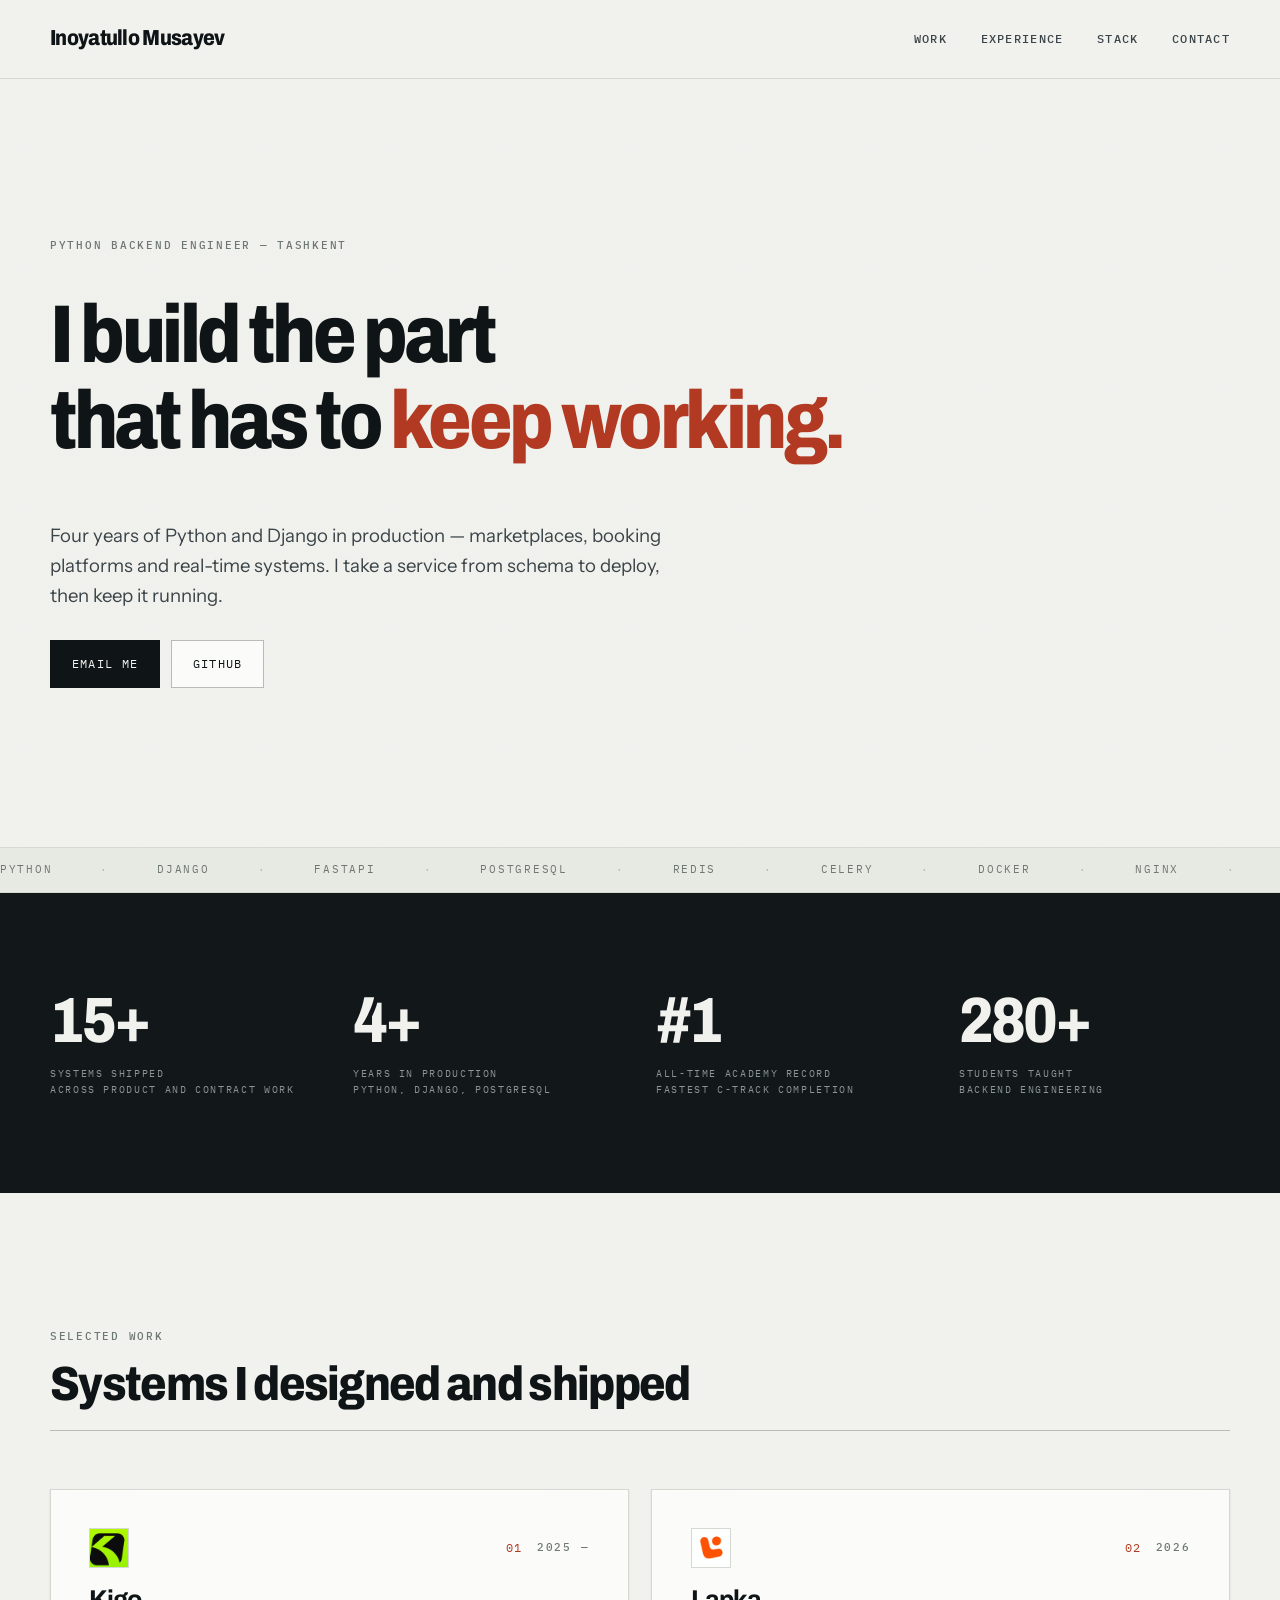
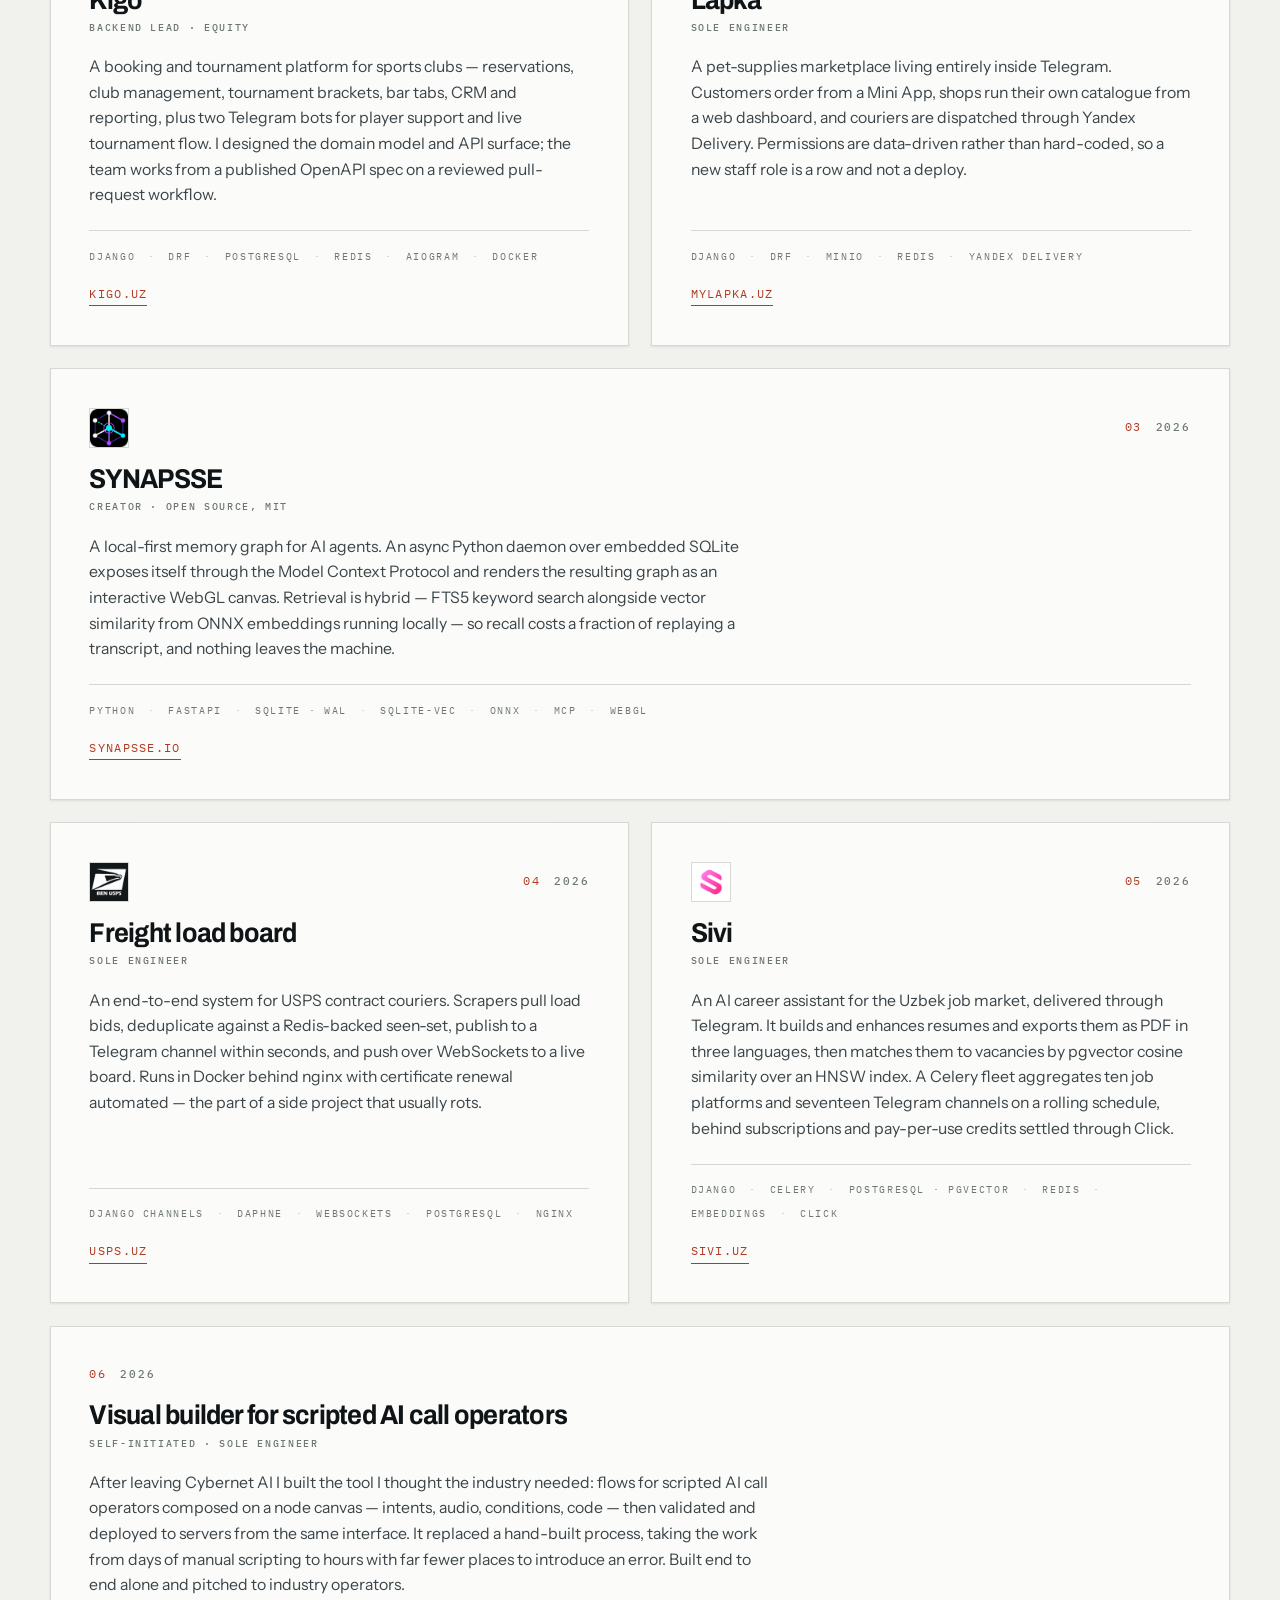
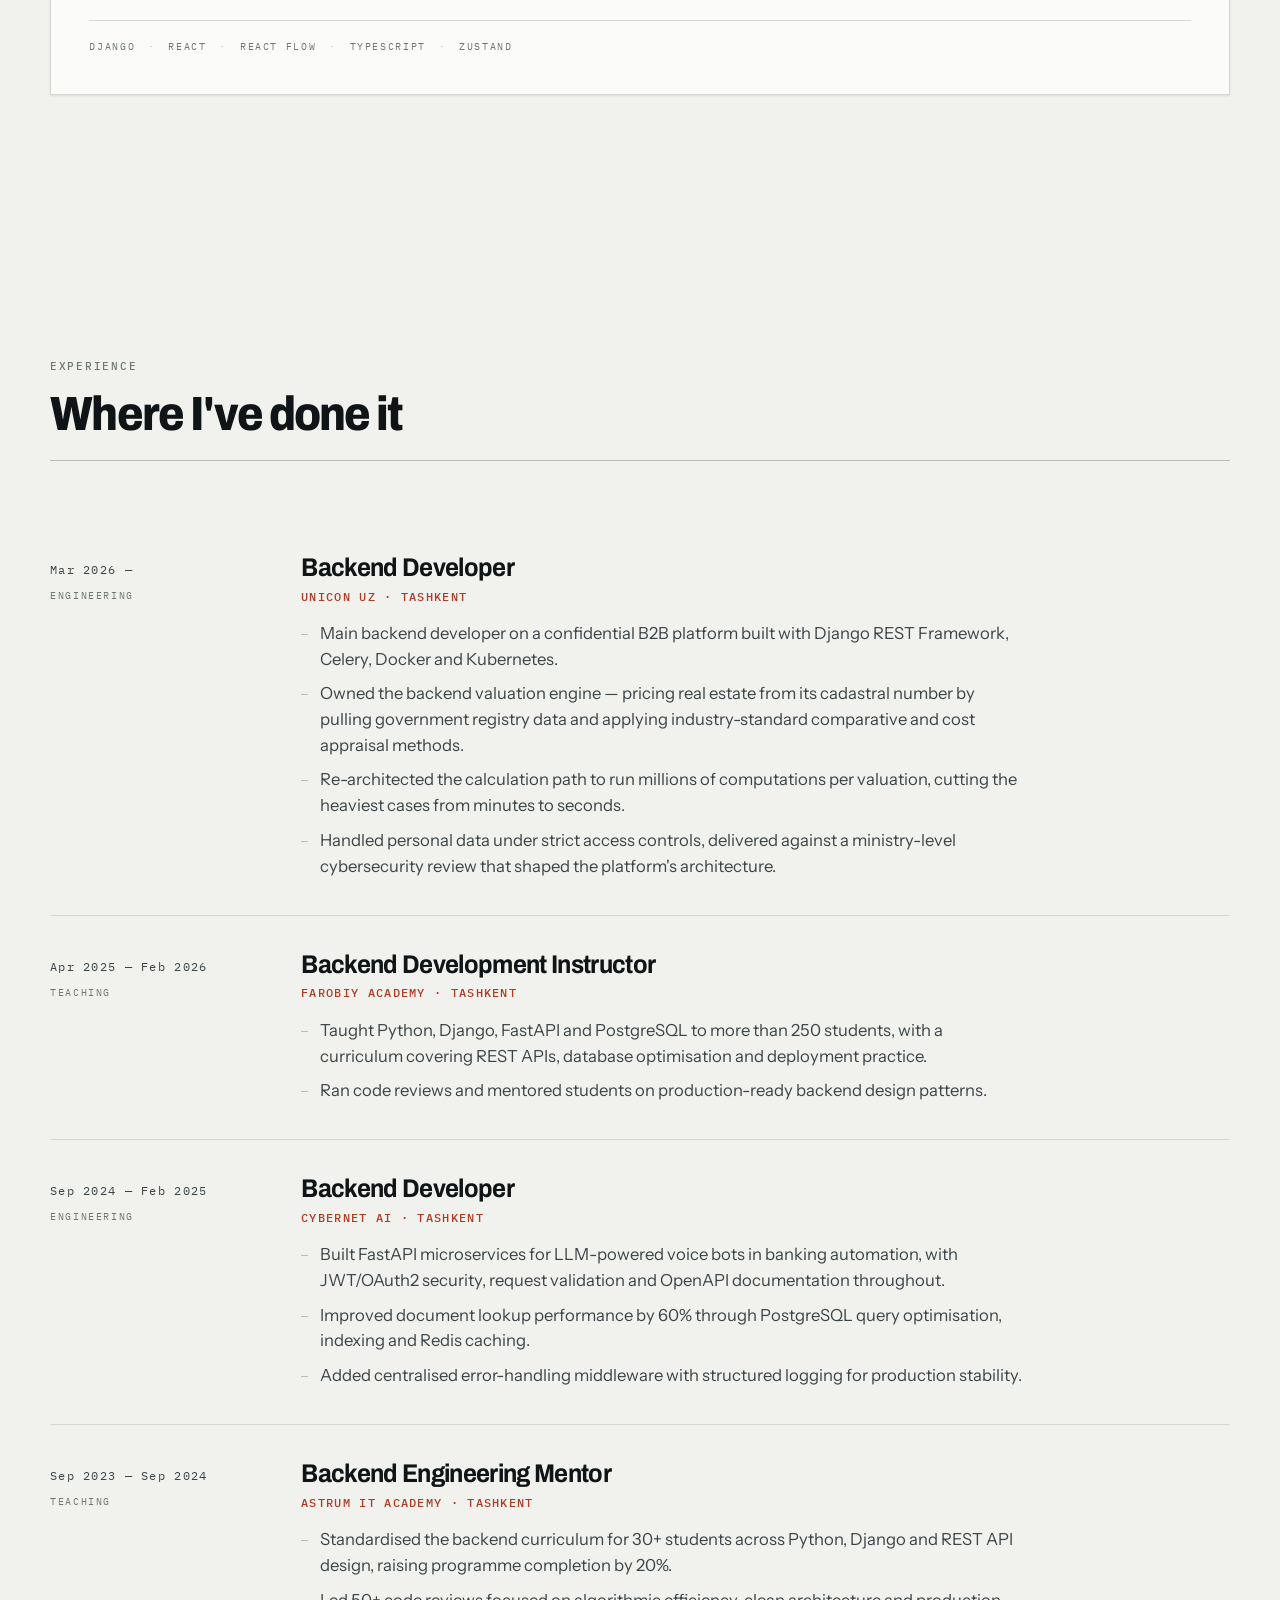
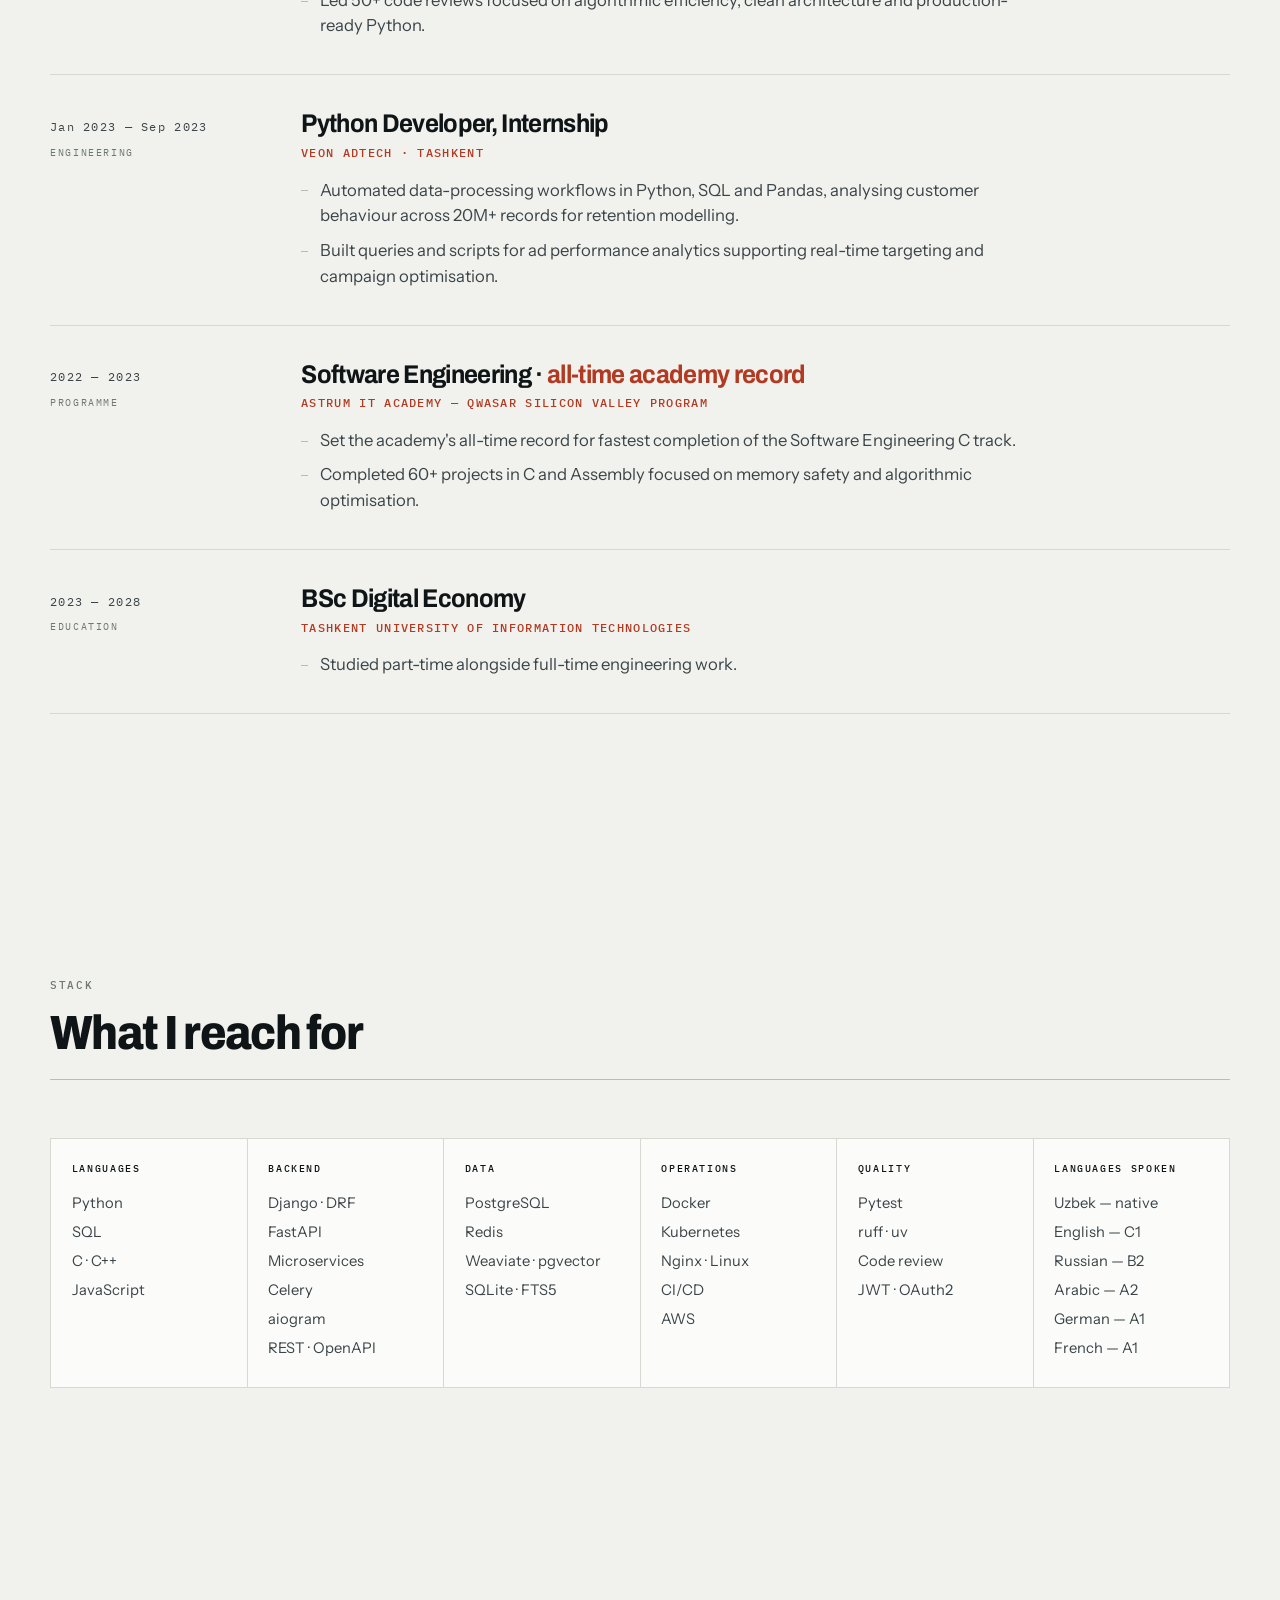
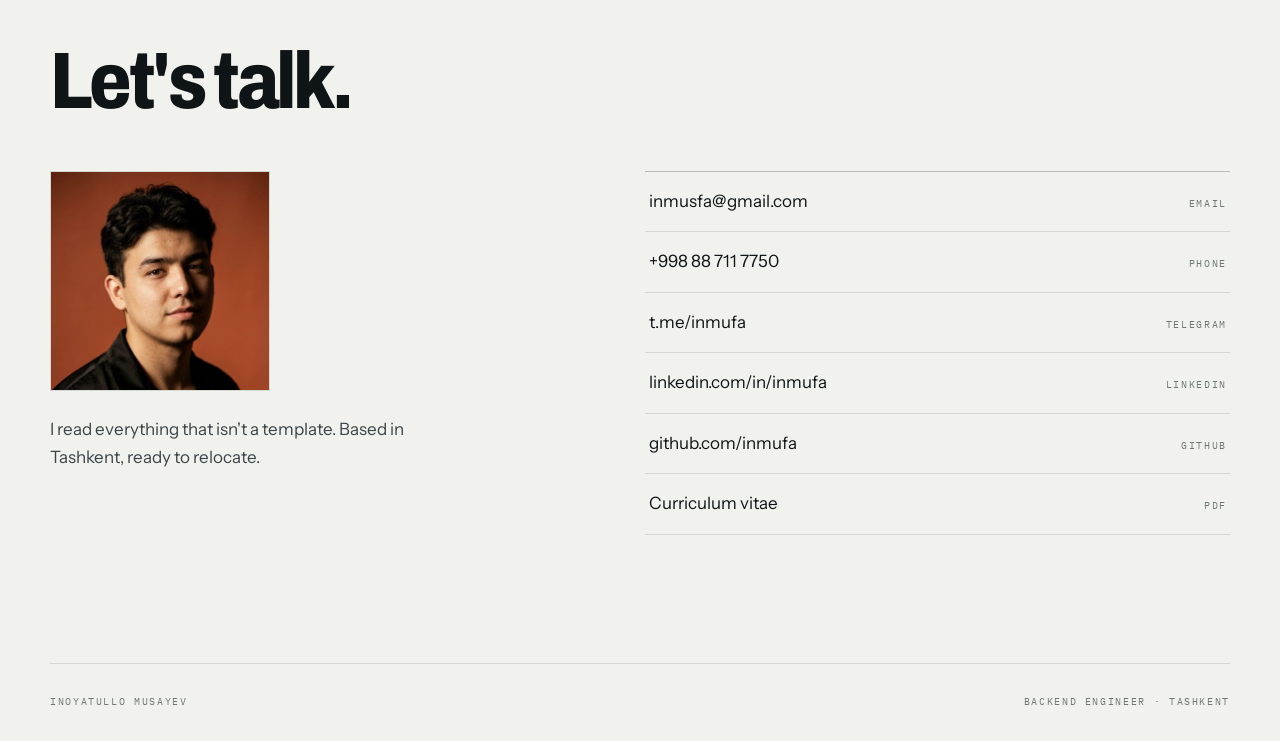
==== commit 70f4f5b3: "chore: point GitHub links to inmufa username" ====
--- a/index.html
+++ b/index.html
@@ -39,7 +39,7 @@
   "address": { "@type": "PostalAddress", "addressLocality": "Tashkent", "addressCountry": "UZ" },
   "knowsLanguage": ["uz", "en", "ru", "ar", "de", "fr"],
   "sameAs": [
-    "https://github.com/miforever",
+    "https://github.com/inmufa",
     "https://www.linkedin.com/in/inmufa/",
     "https://t.me/inmufa"
   ]
@@ -79,7 +79,7 @@
       </p>
       <div class="hero__cta">
         <a class="button button--primary" href="mailto:inmusfa@gmail.com"><span>Email me</span></a>
-        <a class="button" href="https://github.com/miforever" target="_blank" rel="noopener noreferrer"><span>GitHub</span></a>
+        <a class="button" href="https://github.com/inmufa" target="_blank" rel="noopener noreferrer"><span>GitHub</span></a>
       </div>
     </div>
   </section>
@@ -366,7 +366,7 @@
           <li><a href="tel:+998887117750"><span>+998 88 711 7750</span><em>Phone</em></a></li>
           <li><a href="https://t.me/inmufa" target="_blank" rel="noopener noreferrer"><span>t.me/inmufa</span><em>Telegram</em></a></li>
           <li><a href="https://www.linkedin.com/in/inmufa/" target="_blank" rel="noopener noreferrer"><span>linkedin.com/in/inmufa</span><em>LinkedIn</em></a></li>
-          <li><a href="https://github.com/miforever" target="_blank" rel="noopener noreferrer"><span>github.com/miforever</span><em>GitHub</em></a></li>
+          <li><a href="https://github.com/inmufa" target="_blank" rel="noopener noreferrer"><span>github.com/inmufa</span><em>GitHub</em></a></li>
           <li><a href="cv/" target="_blank" rel="noopener"><span>Curriculum vitae</span><em>PDF</em></a></li>
         </ul>
       </div>
